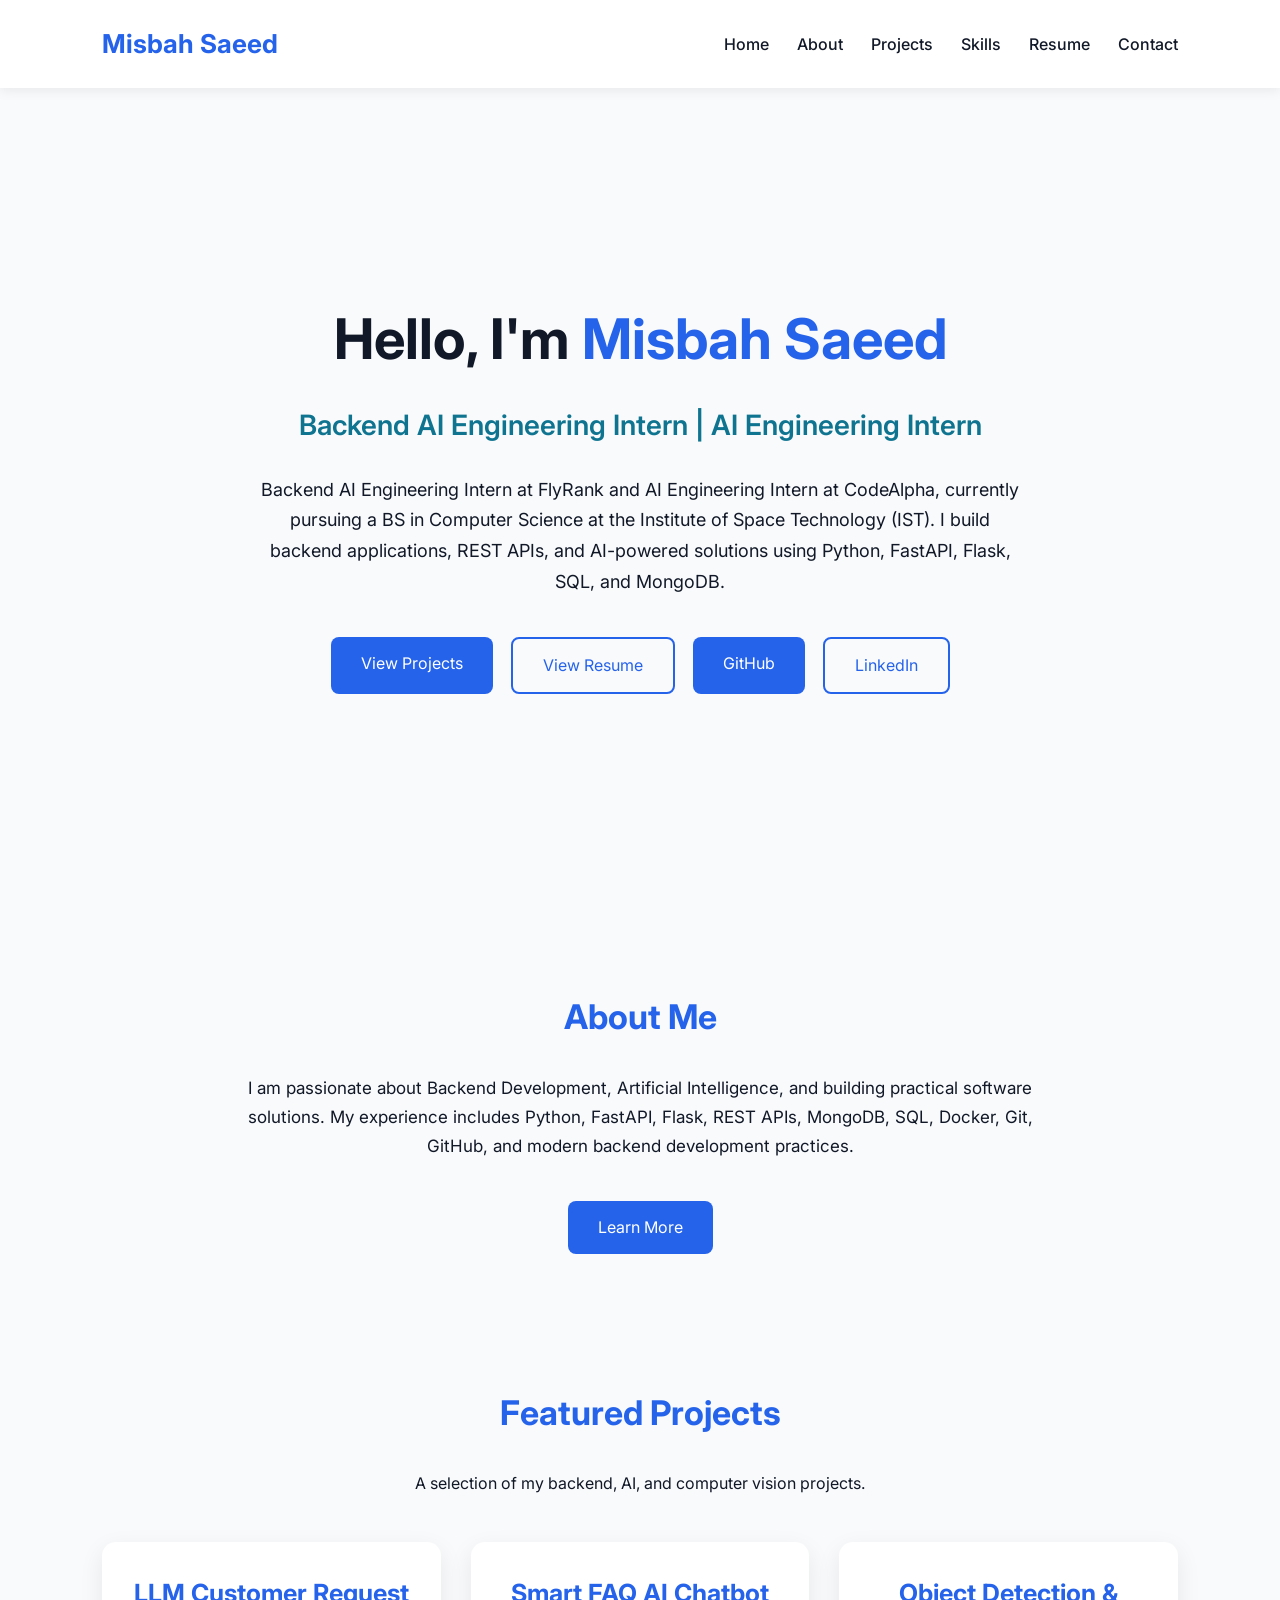
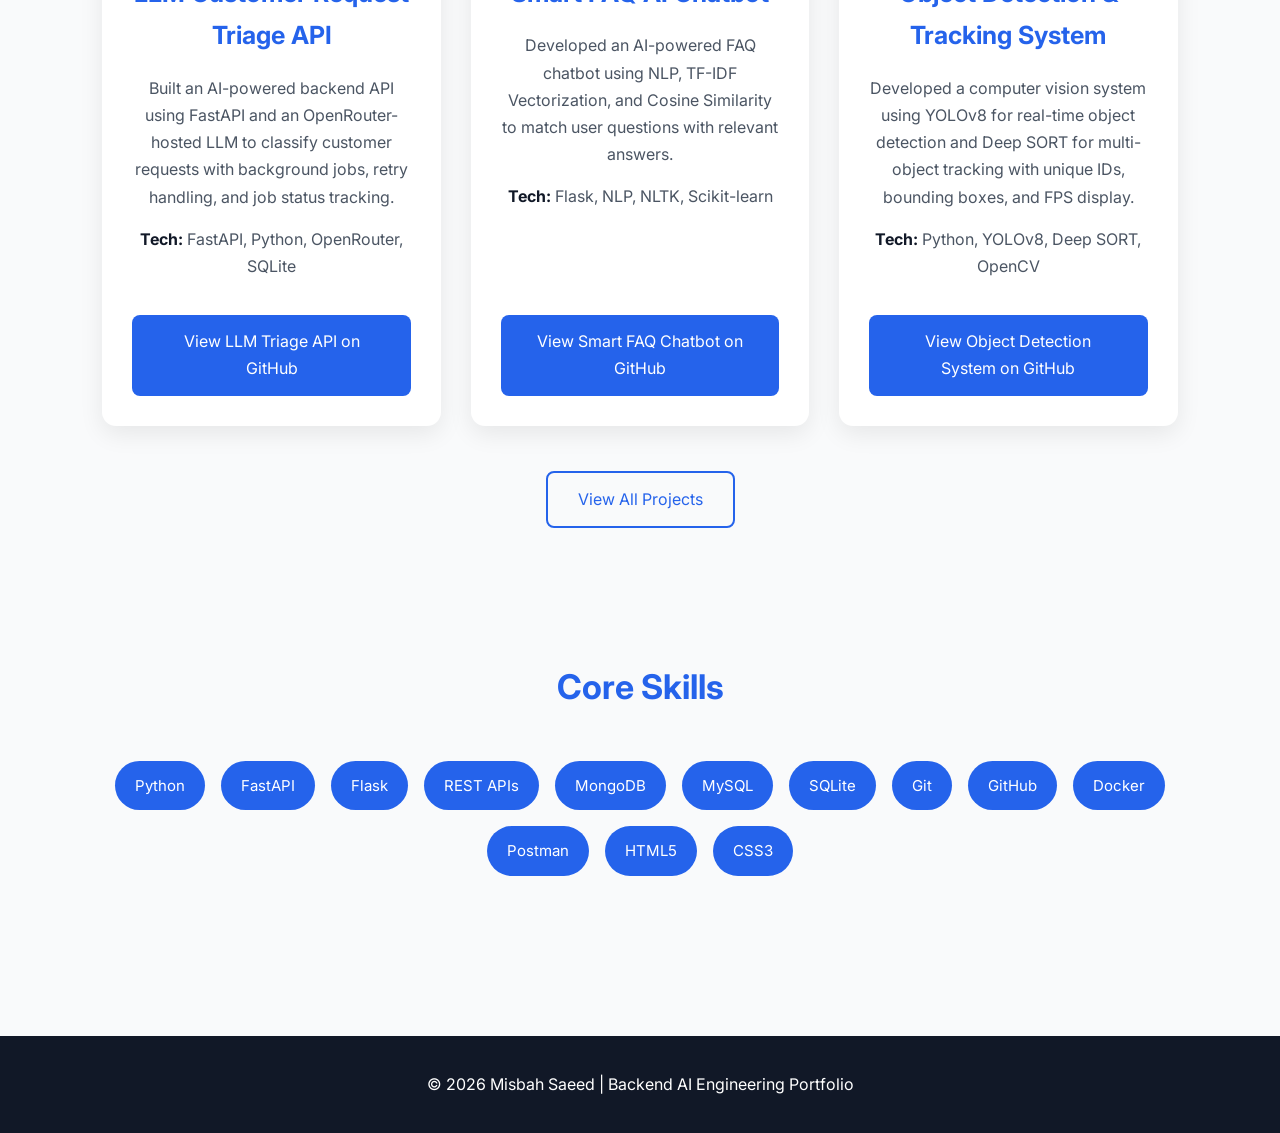
==== index.html @ b751c1a9 "Fix HTML structure and accessibility issues" ====
<!DOCTYPE html>
<html lang="en">

<head>

<meta charset="UTF-8">

<meta name="viewport" content="width=device-width, initial-scale=1.0">

<title>Misbah Saeed | Backend AI Engineer</title>

<meta name="description"
      content="Misbah Saeed's portfolio showcasing backend development, AI engineering, REST APIs, FastAPI, Flask, Python, and AI-powered projects.">

<meta name="author" content="Misbah Saeed">

<!-- Open Graph / Social Share Preview -->
<meta property="og:title" content="Misbah Saeed | Backend AI Engineer">

<meta property="og:description"
      content="Explore Misbah Saeed's backend development and AI engineering projects, skills, and experience.">

<meta property="og:type" content="website">

<meta property="og:url"
      content="https://misbahsaeed.netlify.app/">

<!-- Twitter / X Social Share Preview -->
<meta name="twitter:card" content="summary_large_image">

<meta name="twitter:title"
      content="Misbah Saeed | Backend AI Engineer">

<meta name="twitter:description"
      content="Backend development and AI engineering portfolio of Misbah Saeed.">

<link rel="stylesheet" href="style.css">

<link rel="preconnect" href="https://fonts.googleapis.com">

<link rel="preconnect"
      href="https://fonts.gstatic.com"
      crossorigin>

<link href="https://fonts.googleapis.com/css2?family=Inter:wght@300;400;500;600;700&display=swap"
      rel="stylesheet">

</head>

<body>

<header>

    <div class="logo">
        Misbah Saeed
    </div>

    <nav>

        <a href="index.html">Home</a>

        <a href="about.html">About</a>

        <a href="projects.html">Projects</a>

        <a href="skills.html">Skills</a>

        <a href="resume.html">Resume</a>

        <a href="contact.html">Contact</a>

    </nav>

</header>


<!-- ================= MAIN CONTENT ================= -->

<main id="main-content">


    <!-- ================= HERO ================= -->

    <section class="hero">

        <div class="hero-text">

            <h1>
                Hello, I'm <span>Misbah Saeed</span>
            </h1>

            <h2>
                Backend AI Engineering Intern | AI Engineering Intern
            </h2>

            <p>
                Backend AI Engineering Intern at FlyRank and AI Engineering Intern at
                CodeAlpha, currently pursuing a BS in Computer Science at the Institute
                of Space Technology (IST). I build backend applications, REST APIs,
                and AI-powered solutions using Python, FastAPI, Flask, SQL, and MongoDB.
            </p>

            <div class="buttons">

                <a href="projects.html" class="btn">
                    View Projects
                </a>

                <a href="resume.html" class="btn-outline">
                    View Resume
                </a>

                <a href="https://github.com/Misbah1l"
                   class="btn"
                   target="_blank"
                   rel="noopener noreferrer">
                    GitHub
                </a>

                <a href="https://www.linkedin.com/in/misbah-saeed-4272b83a9"
                   class="btn-outline"
                   target="_blank"
                   rel="noopener noreferrer">
                    LinkedIn
                </a>

            </div>

        </div>

    </section>


    <!-- ================= ABOUT PREVIEW ================= -->

    <section class="about-preview">

        <h2>About Me</h2>

        <p>
            I am passionate about Backend Development, Artificial Intelligence,
            and building practical software solutions. My experience includes
            Python, FastAPI, Flask, REST APIs, MongoDB, SQL, Docker,
            Git, GitHub, and modern backend development practices.
        </p>

        <a href="about.html" class="btn">
            Learn More
        </a>

    </section>


    <!-- ================= FEATURED PROJECTS ================= -->

    <section class="featured-projects">

        <h2>Featured Projects</h2>

        <p>
            A selection of my backend, AI, and computer vision projects.
        </p>

        <div class="project-grid">


            <!-- LLM Customer Request Triage API -->

            <div class="card">

                <h3>
                    LLM Customer Request Triage API
                </h3>

                <p>
                    Built an AI-powered backend API using FastAPI and an
                    OpenRouter-hosted LLM to classify customer requests with
                    background jobs, retry handling, and job status tracking.
                </p>

                <p>
                    <strong>Tech:</strong>
                    FastAPI, Python, OpenRouter, SQLite
                </p>

                <div class="project-links">

                    <a href="https://github.com/Misbah1l/flyrank-llm-triage-api"
                       class="btn"
                       target="_blank"
                       rel="noopener noreferrer">
                        View LLM Triage API on GitHub
                    </a>

                </div>

            </div>


            <!-- Smart FAQ AI Chatbot -->

            <div class="card">

                <h3>
                    Smart FAQ AI Chatbot
                </h3>

                <p>
                    Developed an AI-powered FAQ chatbot using NLP,
                    TF-IDF Vectorization, and Cosine Similarity to match
                    user questions with relevant answers.
                </p>

                <p>
                    <strong>Tech:</strong>
                    Flask, NLP, NLTK, Scikit-learn
                </p>

                <div class="project-links">

                    <a href="https://github.com/Misbah1l/CodeAlpha_FAQChatbot"
                       class="btn"
                       target="_blank"
                       rel="noopener noreferrer">
                        View Smart FAQ Chatbot on GitHub
                    </a>

                </div>

            </div>


            <!-- Object Detection & Tracking System -->

            <div class="card">

                <h3>
                    Object Detection & Tracking System
                </h3>

                <p>
                    Developed a computer vision system using YOLOv8 for
                    real-time object detection and Deep SORT for multi-object
                    tracking with unique IDs, bounding boxes, and FPS display.
                </p>

                <p>
                    <strong>Tech:</strong>
                    Python, YOLOv8, Deep SORT, OpenCV
                </p>

                <div class="project-links">

                    <a href="https://github.com/Misbah1l/CodeAlpha_Object_Detection_Tracking_System"
                       class="btn"
                       target="_blank"
                       rel="noopener noreferrer">
                        View Object Detection System on GitHub
                    </a>

                </div>

            </div>


        </div>


        <div class="project-view-all">

            <a href="projects.html" class="btn-outline">
                View All Projects
            </a>

        </div>

    </section>


    <!-- ================= SKILLS ================= -->

    <section class="skills-preview">

        <h2>Core Skills</h2>

        <div class="skills">

            <span>Python</span>

            <span>FastAPI</span>

            <span>Flask</span>

            <span>REST APIs</span>

            <span>MongoDB</span>

            <span>MySQL</span>

            <span>SQLite</span>

            <span>Git</span>

            <span>GitHub</span>

            <span>Docker</span>

            <span>Postman</span>

            <span>HTML5</span>

            <span>CSS3</span>

        </div>

    </section>


</main>


<!-- ================= FOOTER ================= -->

<footer>

    <p>
        © 2026 Misbah Saeed | Backend AI Engineering Portfolio
    </p>

</footer>


<script src="script.js"></script>

</body>

</html>
---- style.css ----
*{
    margin:0;
    padding:0;
    box-sizing:border-box;
    font-family:'Inter',sans-serif;
}

body{
    background:#F9FAFB;
    color:#111827;
    line-height:1.7;
}


/* ================= HEADER ================= */

header{
    display:flex;
    justify-content:space-between;
    align-items:center;
    padding:22px 8%;
    background:#fff;
    box-shadow:0 2px 12px rgba(0,0,0,.08);
    position:sticky;
    top:0;
    z-index:1000;
}

.logo{
    font-size:26px;
    font-weight:700;
    color:#2563EB;
}

nav a{
    text-decoration:none;
    margin-left:24px;
    color:#111827;
    font-weight:500;
    transition:.3s;
}

nav a:hover{
    color:#2563EB;
}


/* ================= HERO ================= */

.hero{
    min-height:90vh;
    display:flex;
    justify-content:center;
    align-items:center;
    text-align:center;
    padding:70px 8%;
}

.hero h1{
    font-size:56px;
    margin-bottom:15px;
}

.hero h1 span{
    color:#2563EB;
}

.hero h2{
    color:#0E7490;
    margin-bottom:25px;
    font-size:28px;
    font-weight:600;
}

.hero p{
    max-width:760px;
    margin:0 auto 40px;
    font-size:18px;
}

.buttons{
    display:flex;
    justify-content:center;
    gap:18px;
    flex-wrap:wrap;
}

.btn{
    display:inline-block;
    background:#2563EB;
    color:#fff;
    text-decoration:none;
    padding:13px 30px;
    border-radius:8px;
    transition:.3s;
}

.btn:hover{
    background:#1D4ED8;
    transform:translateY(-2px);
}

.btn-outline{
    display:inline-block;
    border:2px solid #2563EB;
    color:#2563EB;
    text-decoration:none;
    padding:13px 30px;
    border-radius:8px;
    transition:.3s;
}

.btn-outline:hover{
    background:#2563EB;
    color:white;
}


/* ================= COMMON SECTIONS ================= */

.about-preview,
.featured-projects,
.skills-preview{
    padding:90px 8%;
    text-align:center;
}

.about-preview h2,
.featured-projects h2,
.skills-preview h2{
    font-size:34px;
    color:#2563EB;
    margin-bottom:28px;
}

.about-preview p{
    max-width:820px;
    margin:0 auto;
    font-size:17px;
}

.about-preview .btn{
    margin-top:40px;
}

.featured-projects{
    padding-top:40px;
}

.skills-preview{
    padding-top:40px;
}


/* ================= PROJECTS ================= */

.project-grid{
    display:grid;
    grid-template-columns:repeat(auto-fit,minmax(280px,1fr));
    gap:30px;
    margin-top:45px;
    align-items:stretch;
}

.card{
    background:#fff;
    padding:30px;
    border-radius:14px;
    box-shadow:0 8px 25px rgba(0,0,0,.08);
    transition:.35s;

    /* Equal card structure */
    display:flex;
    flex-direction:column;
    height:100%;
}

.card:hover{
    transform:translateY(-10px);
    box-shadow:0 15px 35px rgba(0,0,0,.12);
}

.card h3{
    margin-bottom:18px;
    color:#2563EB;
    font-size:25px;
}

.card p{
    color:#4B5563;
    margin-bottom:15px;
}

.card p strong{
    color:#111827;
}


/* ================= PROJECT BUTTONS ================= */

.project-links{
    margin-top:auto;
    padding-top:20px;

    display:flex;
    justify-content:center;
    align-items:center;
}

.project-links .btn{
    display:inline-block;
}


/* ================= VIEW ALL PROJECTS ================= */

.project-view-all{
    margin-top:45px;
    text-align:center;
}

.project-view-all .btn-outline{
    display:inline-block;
}


/* ================= SKILLS ================= */

.skills{
    display:flex;
    justify-content:center;
    flex-wrap:wrap;
    gap:16px;
    margin-top:45px;
}

.skills span{
    background:#2563EB;
    color:#fff;
    padding:12px 20px;
    border-radius:30px;
    font-size:15px;
    transition:.3s;
}

.skills span:hover{
    transform:translateY(-4px);
    background:#1D4ED8;
}


/* ================= FOOTER ================= */

footer{
    background:#111827;
    color:#fff;
    text-align:center;
    padding:35px;
    margin-top:70px;
}


/* ================= ACCESSIBILITY ================= */

a:focus-visible,
button:focus-visible{
    outline:3px solid #0E7490;
    outline-offset:3px;
}


/* ================= RESPONSIVE ================= */

@media(max-width:768px){

    header{
        flex-direction:column;
    }

    nav{
        margin-top:18px;
    }

    nav a{
        display:inline-block;
        margin:8px;
    }

    .hero{
        min-height:auto;
        padding:70px 8%;
    }

    .hero h1{
        font-size:38px;
    }

    .hero h2{
        font-size:24px;
    }

    .hero p{
        font-size:16px;
    }

    .about-preview,
    .featured-projects,
    .skills-preview{
        padding:70px 8%;
    }

    .about-preview h2,
    .featured-projects h2,
    .skills-preview h2{
        font-size:28px;
    }

    .project-grid{
        grid-template-columns:1fr;
    }

    .card{
        padding:25px;
    }

    .card h3{
        font-size:22px;
    }

}
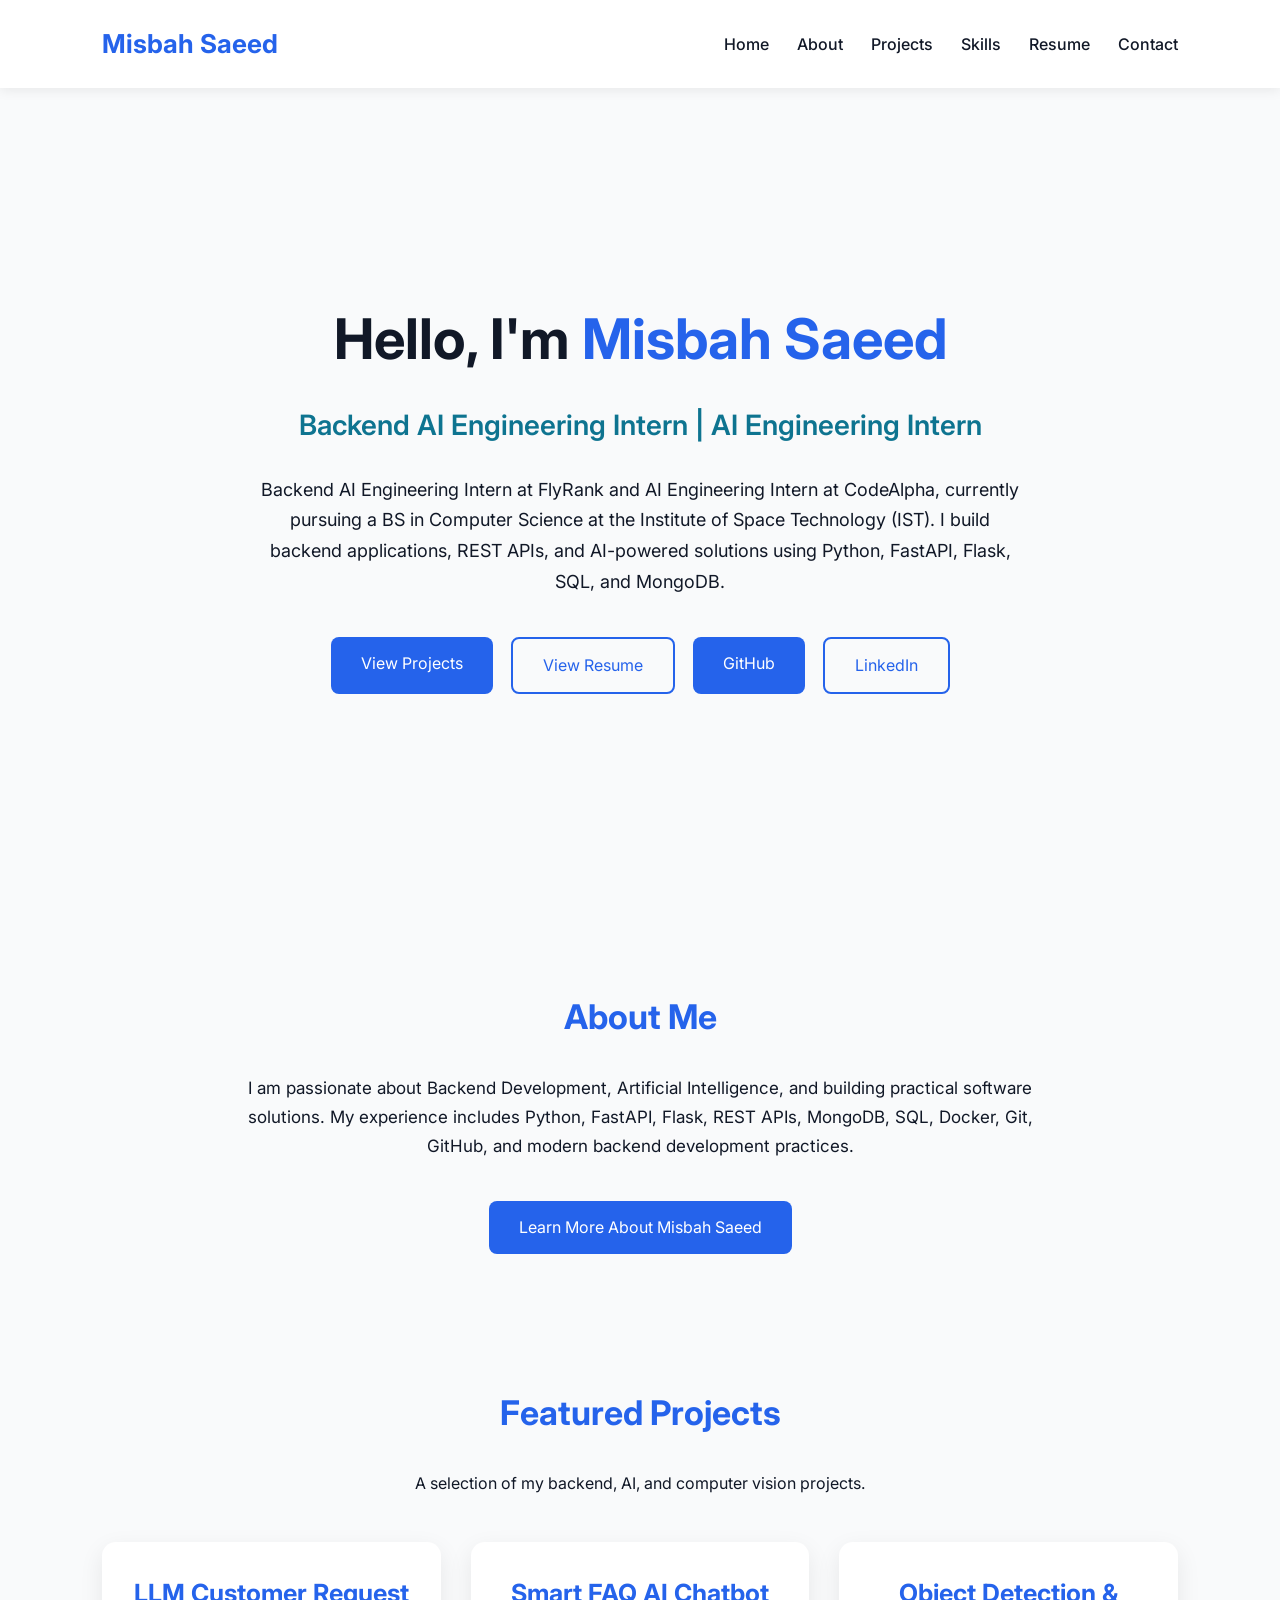
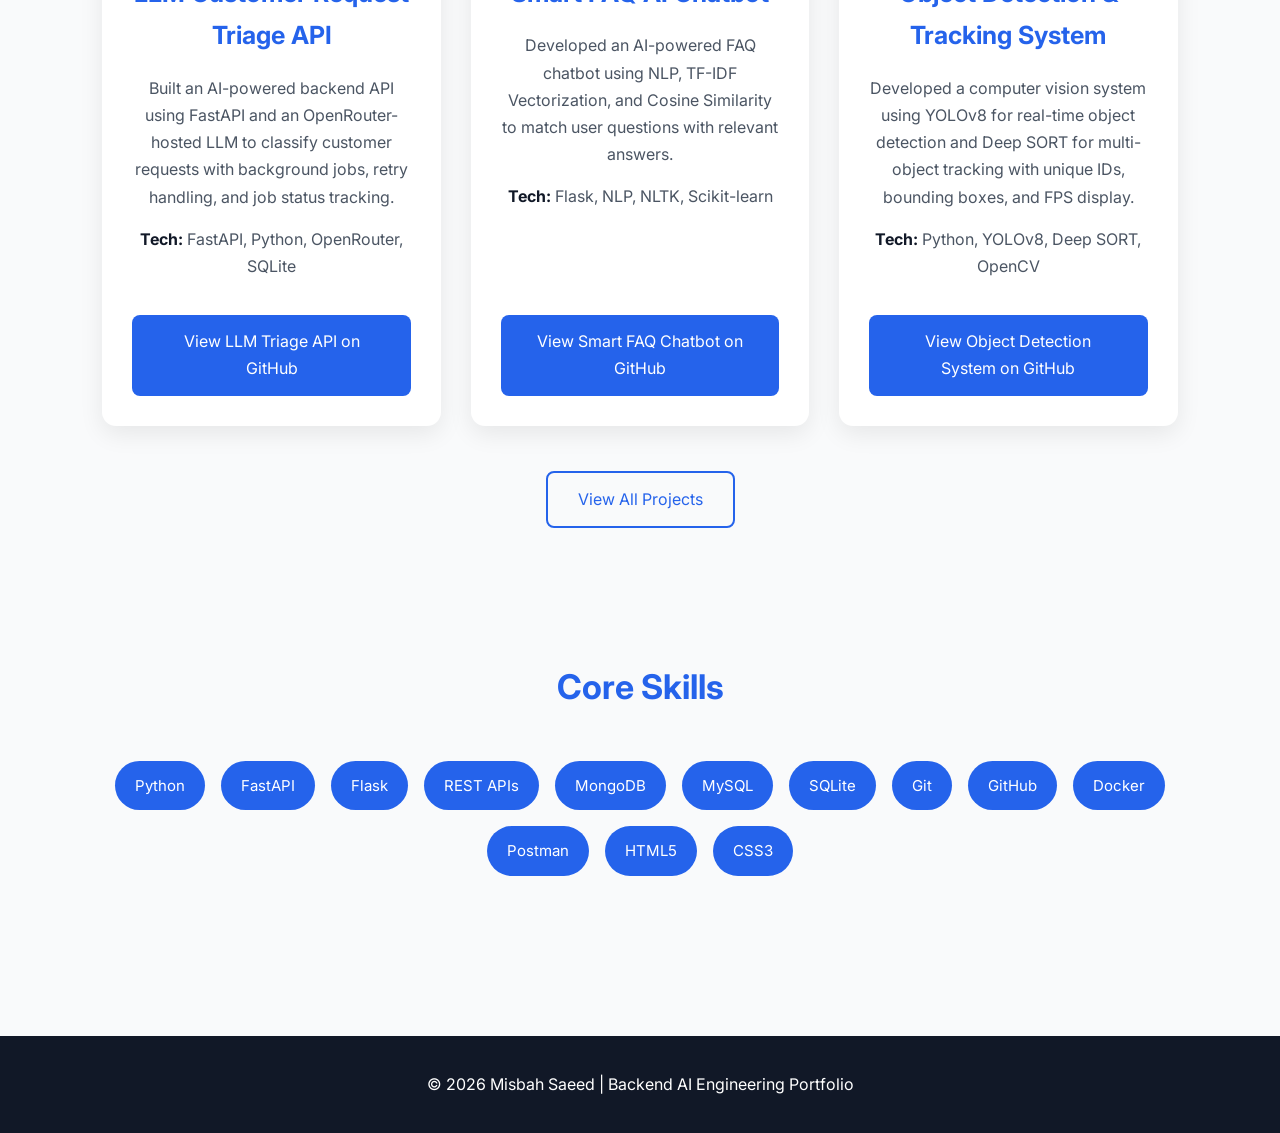
==== commit ce7de274: "Fix HTML structure and accessibility issues" ====
--- a/index.html
+++ b/index.html
@@ -145,7 +145,7 @@
         </p>
 
         <a href="about.html" class="btn">
-            Learn More
+            Learn More About Misbah Saeed
         </a>
 
     </section>
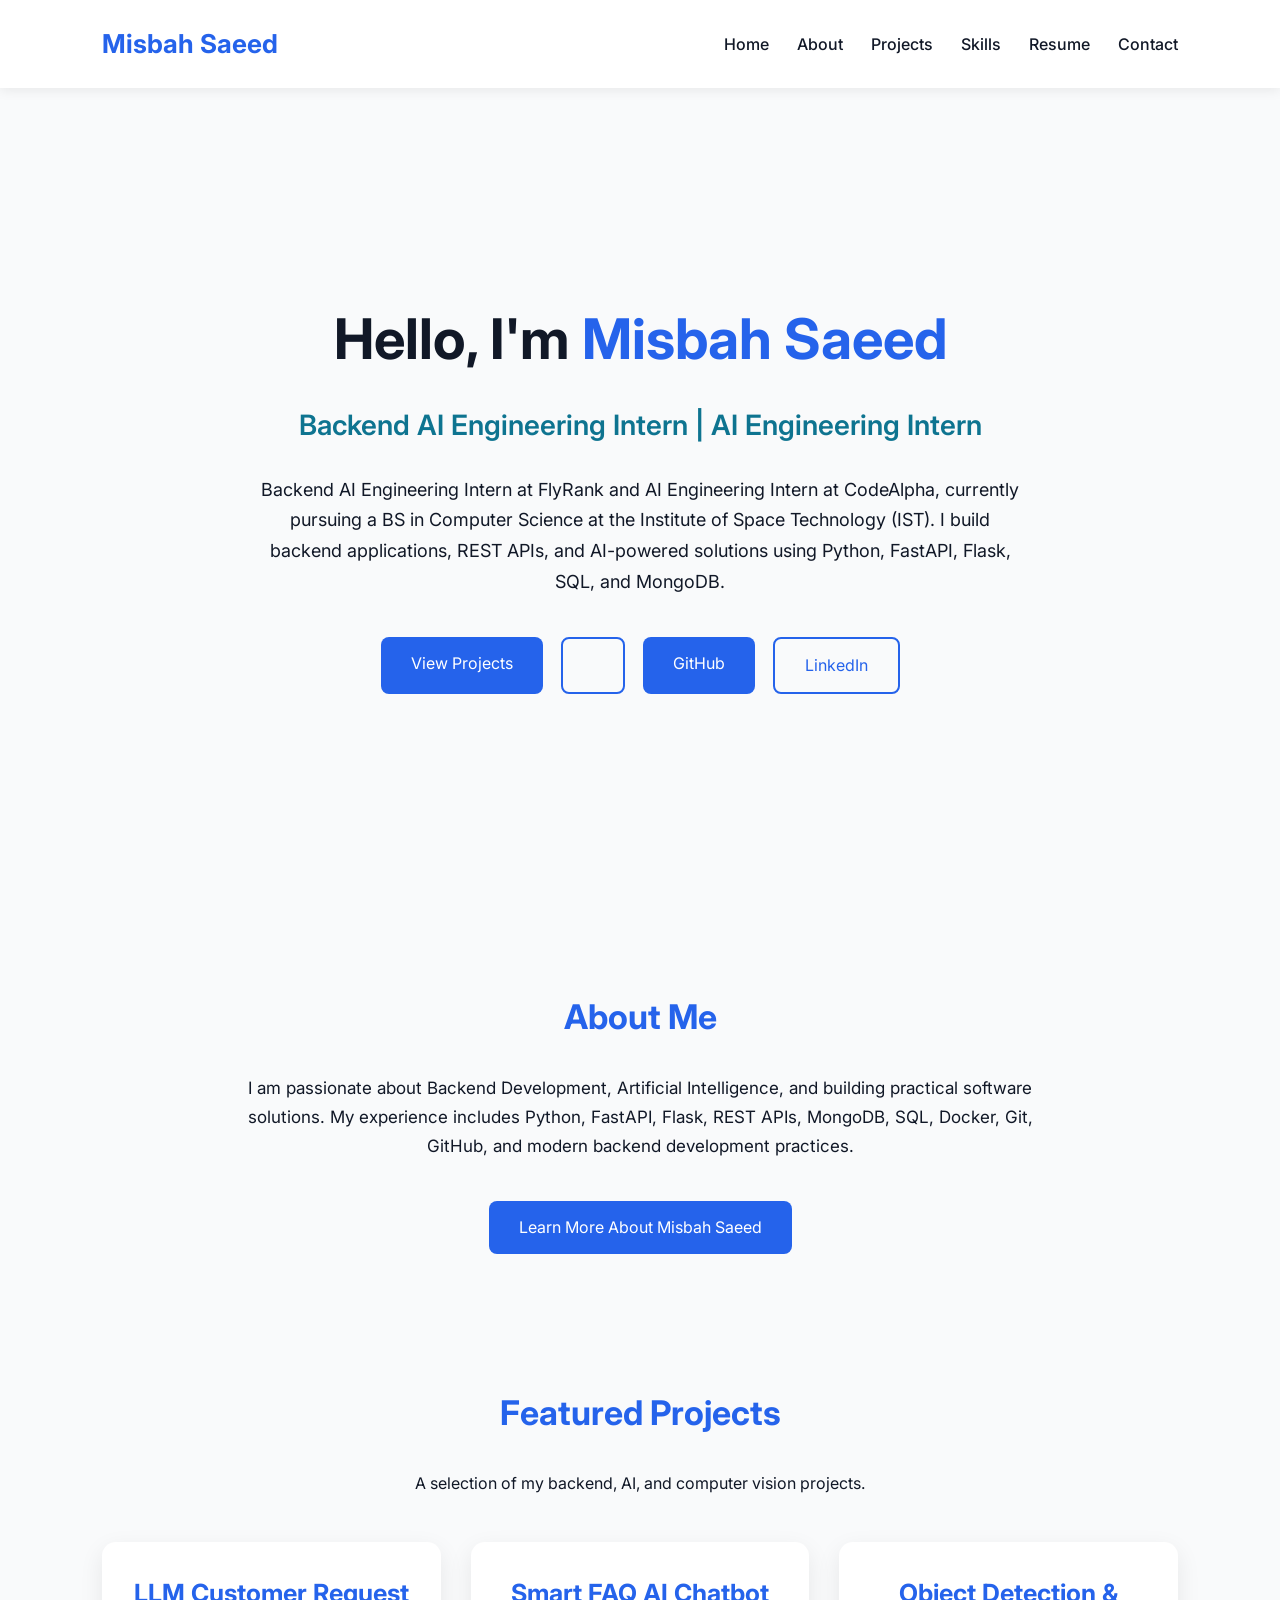
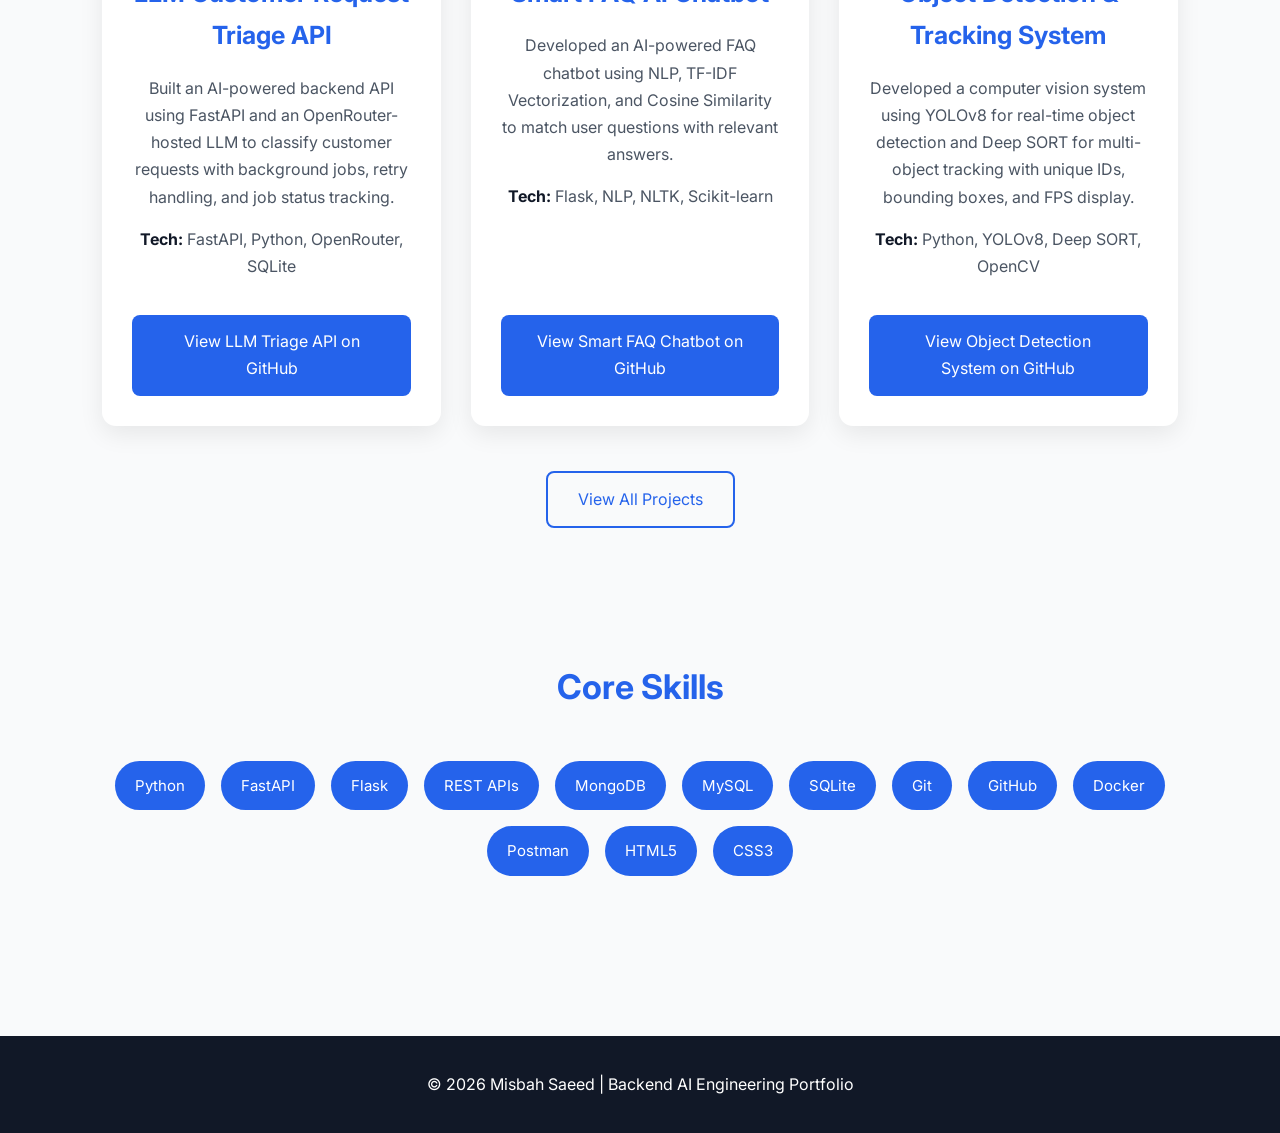
==== commit 5dc1c865: "Fix resume PDF access and accessibility" ====
--- a/index.html
+++ b/index.html
@@ -106,8 +106,10 @@
                     View Projects
                 </a>
 
-                <a href="resume.html" class="btn-outline">
-                    View Resume
+                <a href="assets/images/resume/Misbah_Saeed_Resume.pdf"
+                    class="btn-outline"
+                      target="_blank"
+                        rel="noopener noreferrer">
                 </a>
 
                 <a href="https://github.com/Misbah1l"
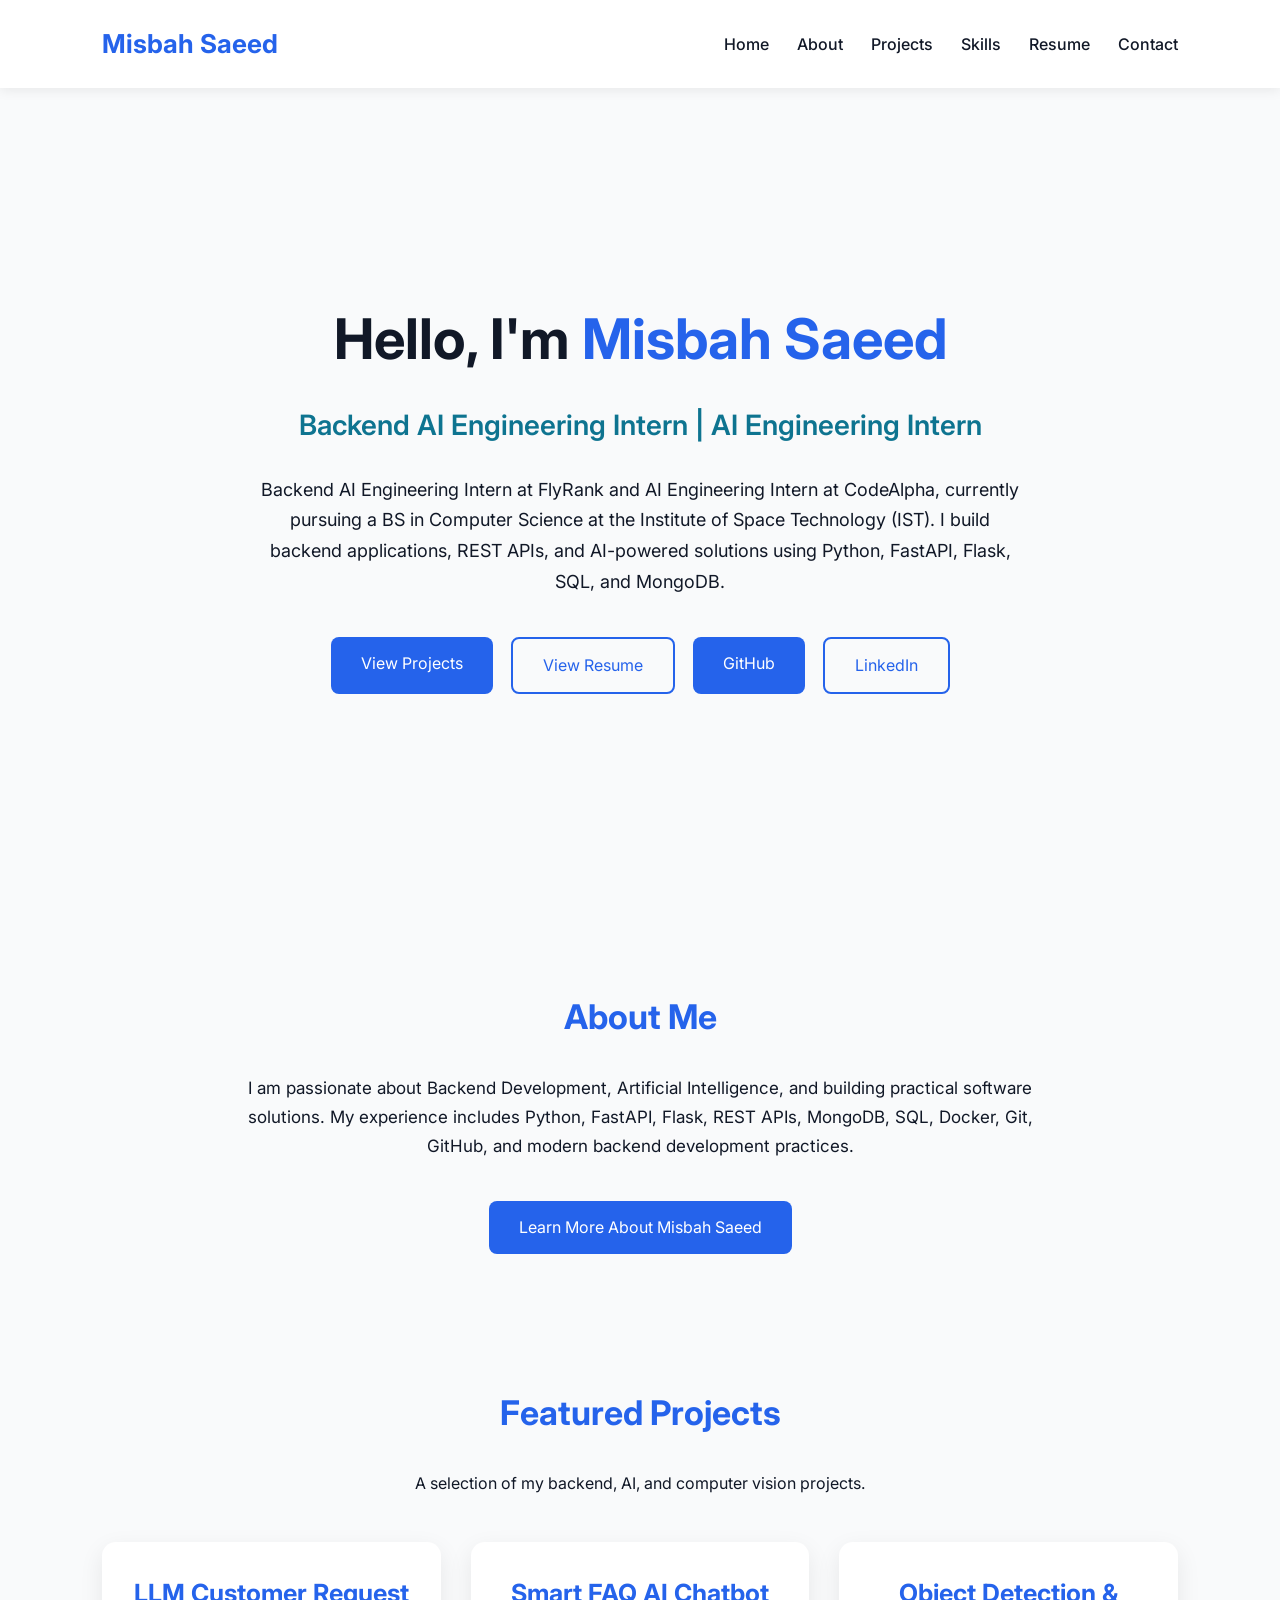
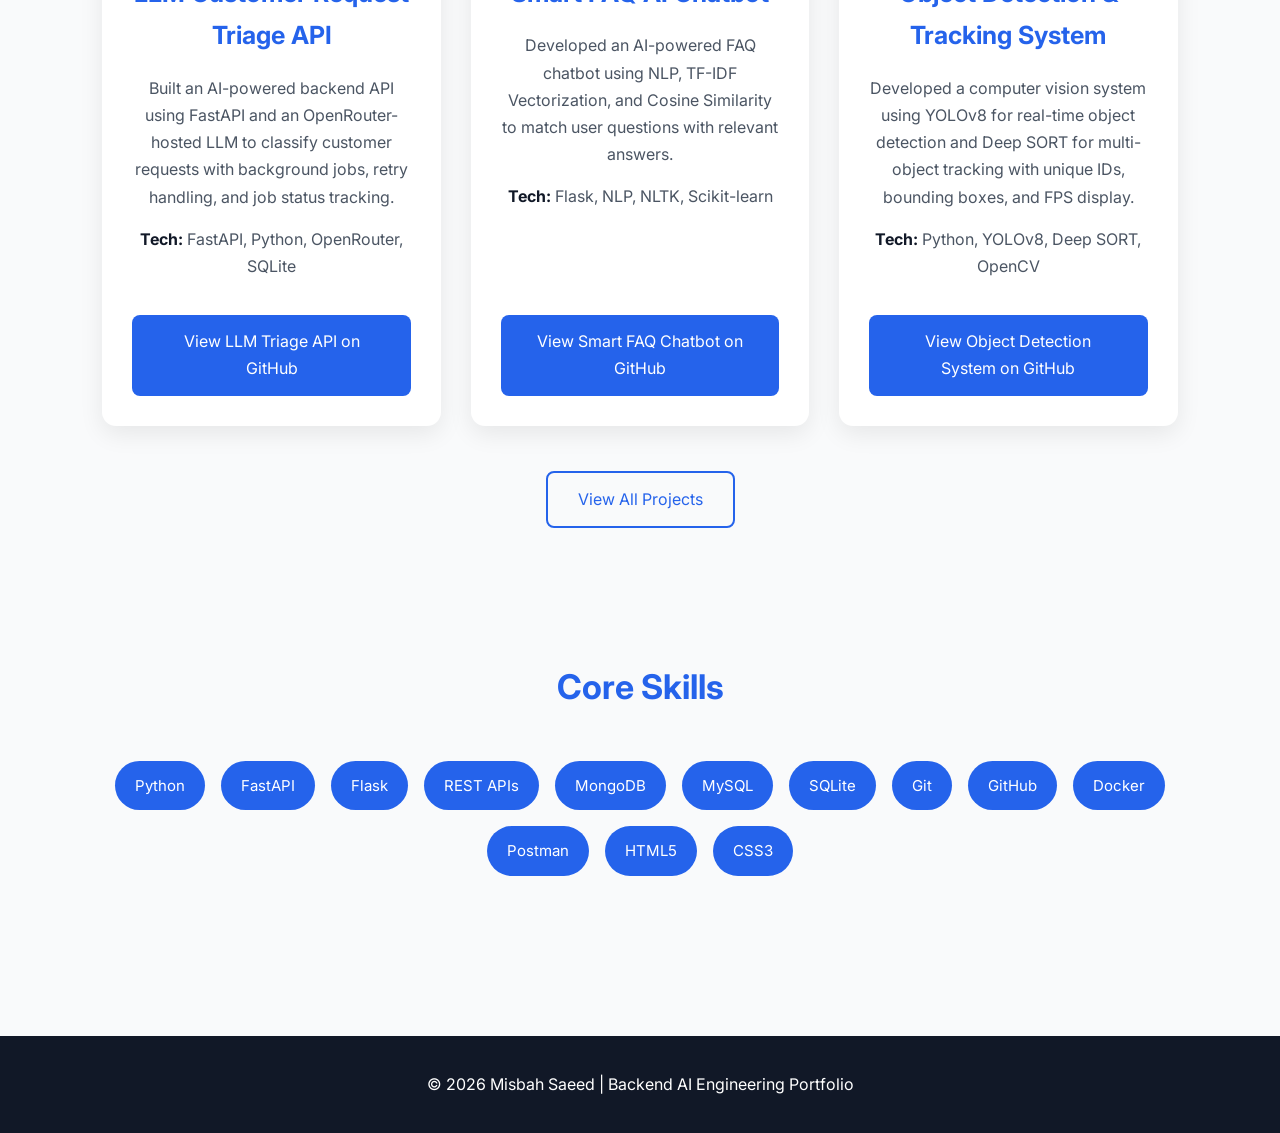
==== commit eacf1ce5: "Fix HTML structure and accessibility issues" ====
--- a/index.html
+++ b/index.html
@@ -106,10 +106,8 @@
                     View Projects
                 </a>
 
-                <a href="assets/images/resume/Misbah_Saeed_Resume.pdf"
-                    class="btn-outline"
-                      target="_blank"
-                        rel="noopener noreferrer">
+                <a href="resume.html" class="btn-outline">
+                    View Resume
                 </a>
 
                 <a href="https://github.com/Misbah1l"
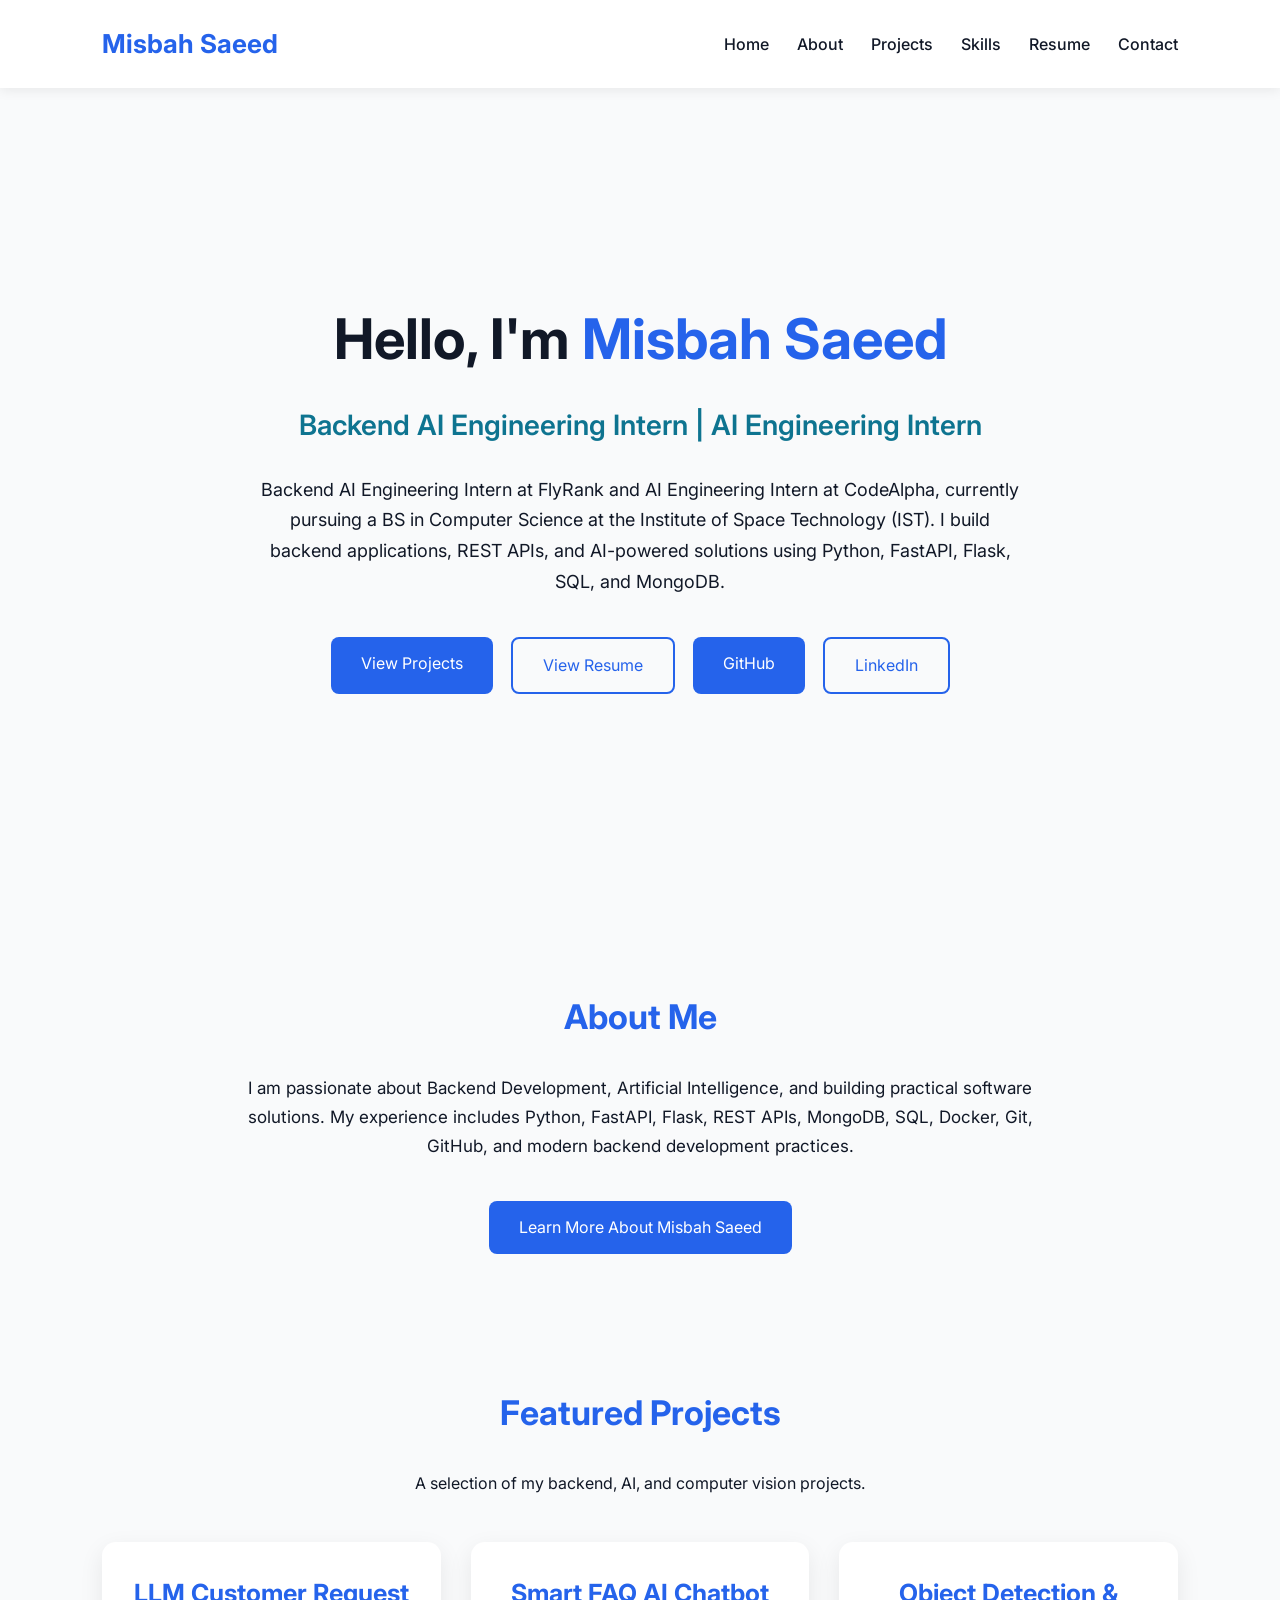
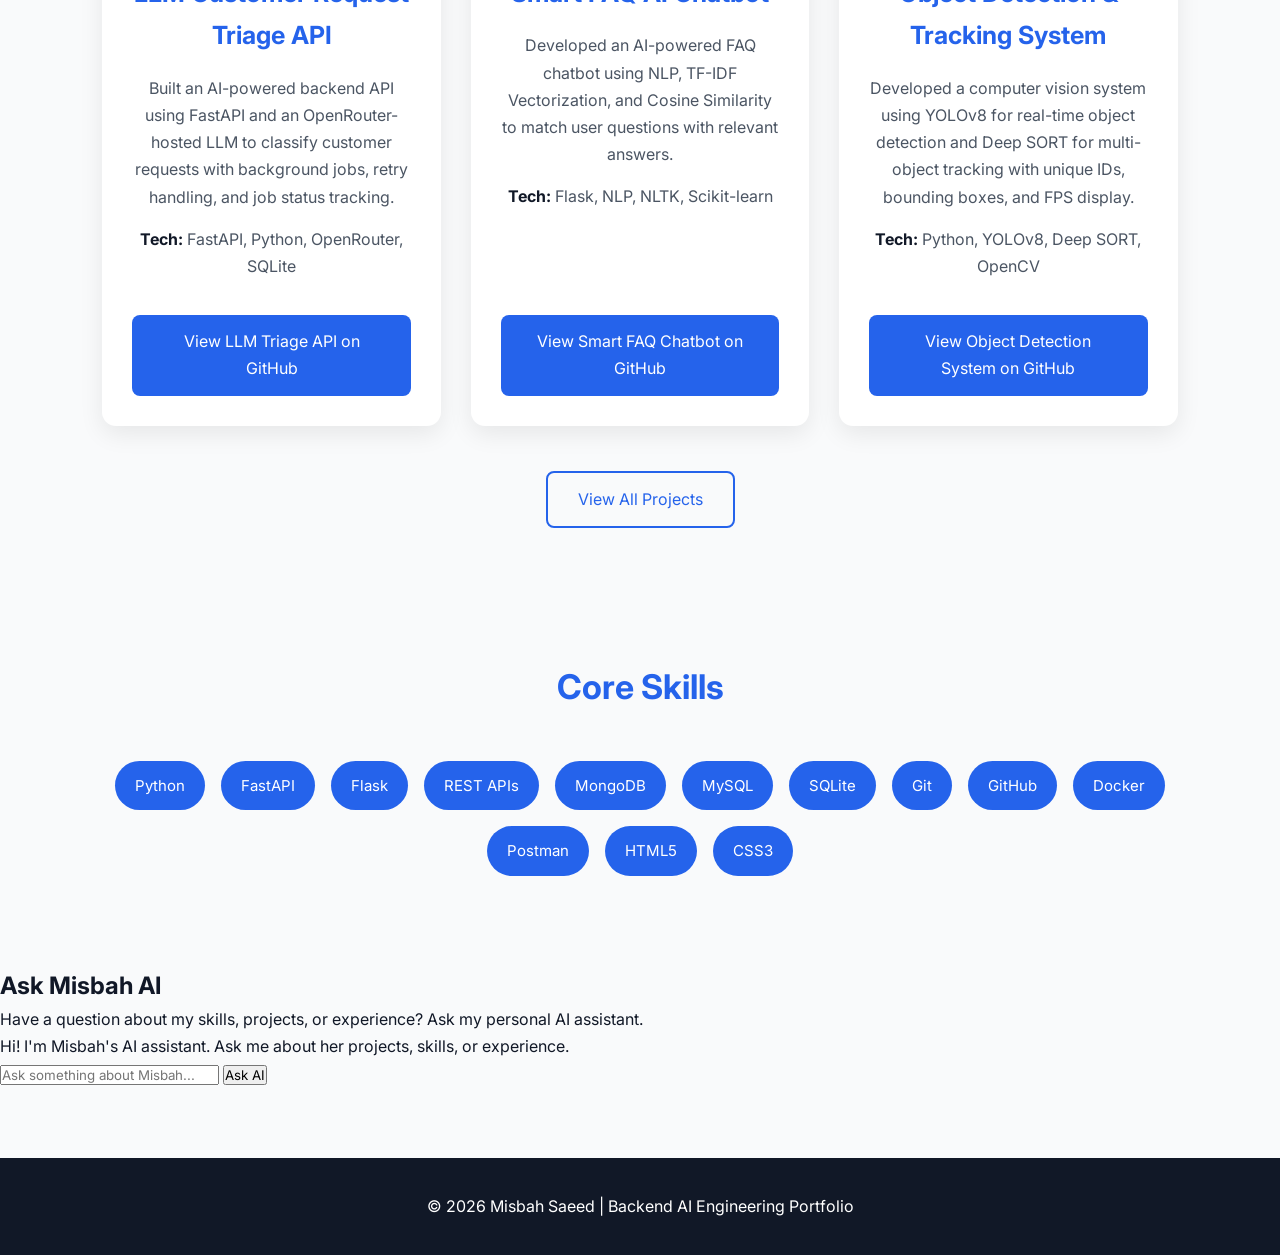
==== commit da75707c: "Add personal AI assistant to portfolio" ====
--- a/index.html
+++ b/index.html
@@ -47,7 +47,10 @@
 
 </head>
 
+
 <body>
+
+<!-- ================= HEADER ================= -->
 
 <header>
 
@@ -316,6 +319,52 @@
     </section>
 
 
+    <!-- ================= AI ASSISTANT ================= -->
+
+    <section class="ai-assistant" id="ai-assistant">
+
+        <div class="ai-container">
+
+            <h2>Ask Misbah AI</h2>
+
+            <p class="ai-description">
+                Have a question about my skills, projects, or experience?
+                Ask my personal AI assistant.
+            </p>
+
+            <div class="chat-box">
+
+                <div id="chat-messages" class="chat-messages">
+
+                    <div class="ai-message">
+                        Hi! I'm Misbah's AI assistant. Ask me about her
+                        projects, skills, or experience.
+                    </div>
+
+                </div>
+
+                <div class="chat-input-area">
+
+                    <input
+                        type="text"
+                        id="chat-input"
+                        placeholder="Ask something about Misbah..."
+                        autocomplete="off"
+                    />
+
+                    <button id="chat-send">
+                        Ask AI
+                    </button>
+
+                </div>
+
+            </div>
+
+        </div>
+
+    </section>
+
+
 </main>
 
 
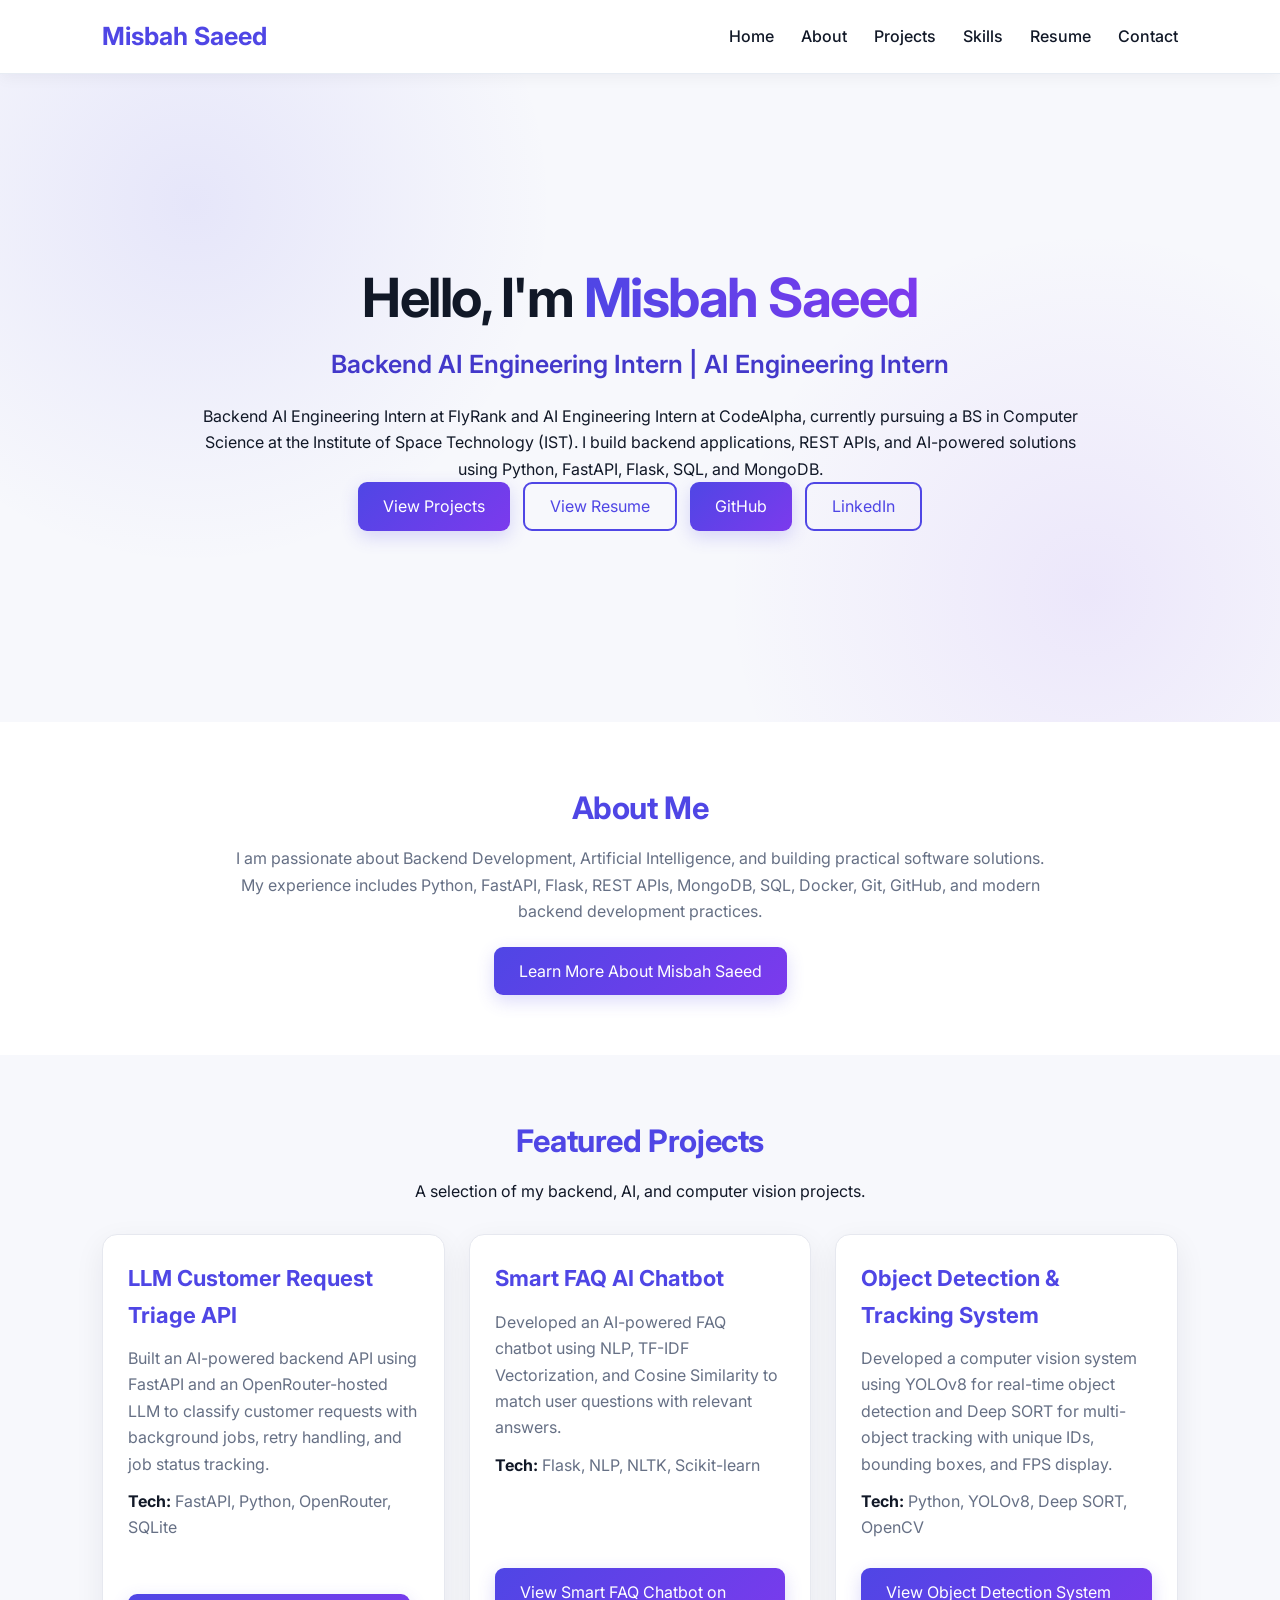
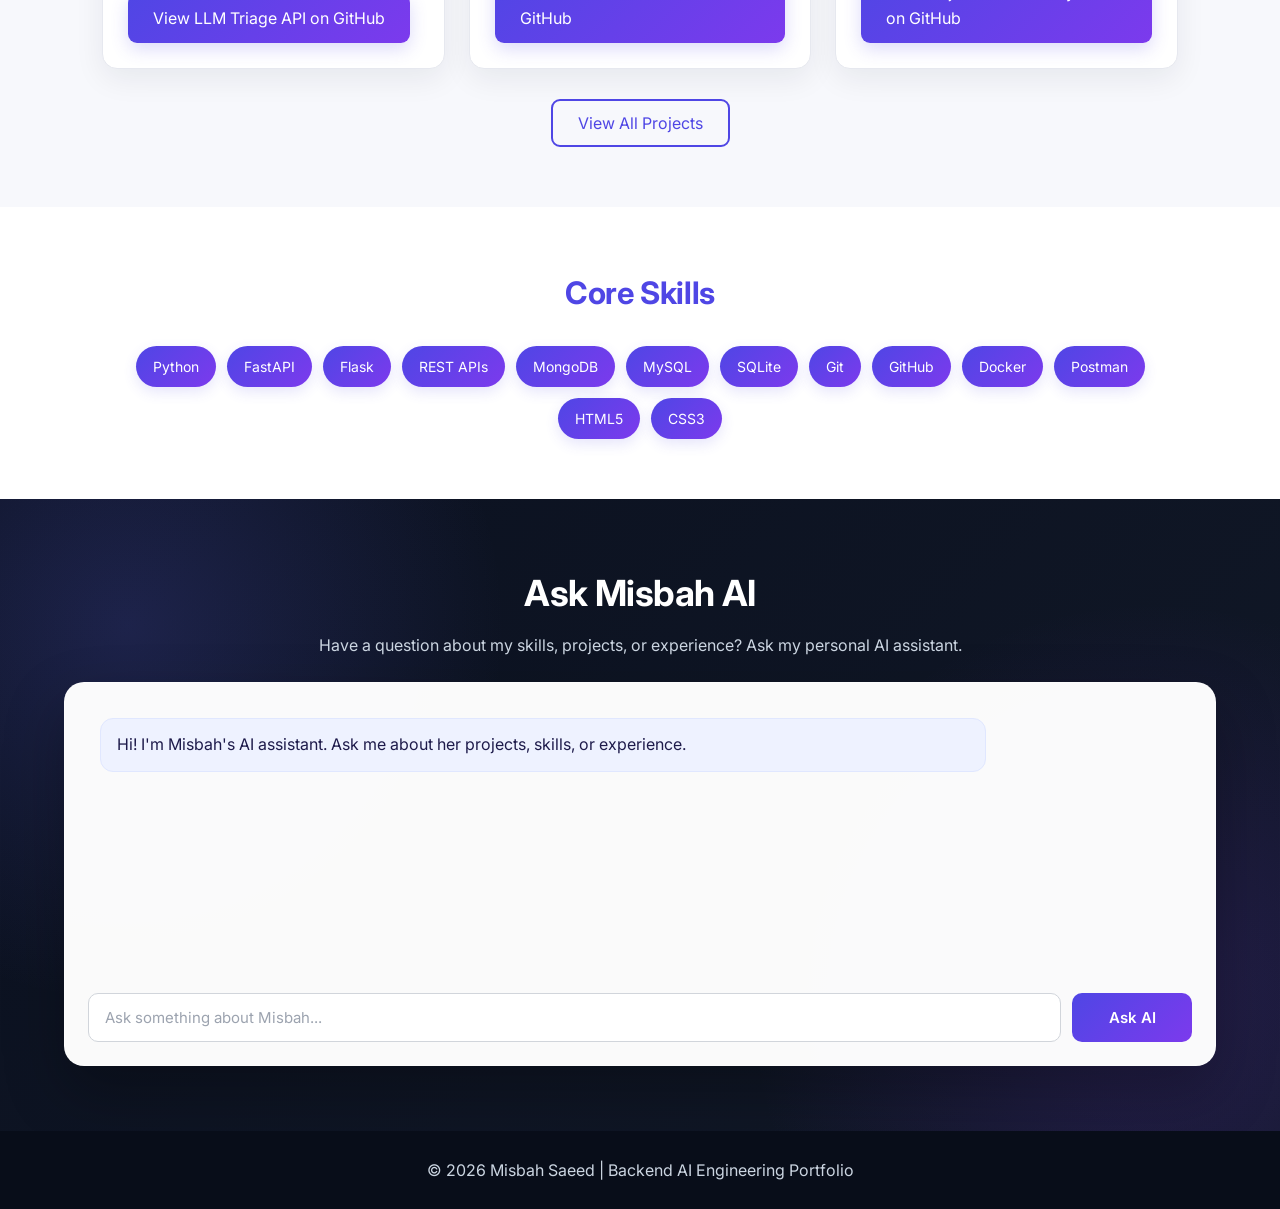
==== commit e4723e6b: "Add AI personal assistant to portfolio" ====
--- a/index.html
+++ b/index.html
@@ -379,7 +379,7 @@
 </footer>
 
 
-<script src="script.js"></script>
+<script src="script.js?v=2"></script>
 
 </body>
 
--- a/style.css
+++ b/style.css
@@ -1,3 +1,5 @@
+/* ================= GLOBAL ================= */
+
 *{
     margin:0;
     padding:0;
@@ -5,10 +7,36 @@
     font-family:'Inter',sans-serif;
 }
 
+:root{
+    --bg:#F7F8FC;
+    --surface:#FFFFFF;
+    --surface-soft:#F1F3F8;
+
+    --text:#111827;
+    --text-muted:#667085;
+
+    --primary:#4F46E5;
+    --primary-dark:#4338CA;
+    --secondary:#7C3AED;
+    --accent:#06B6D4;
+
+    --dark:#0B1120;
+    --dark-soft:#172033;
+
+    --border:#E6E8EF;
+
+    --shadow:0 10px 30px rgba(15,23,42,.07);
+    --shadow-hover:0 18px 40px rgba(15,23,42,.12);
+}
+
+html{
+    scroll-behavior:smooth;
+}
+
 body{
-    background:#F9FAFB;
-    color:#111827;
-    line-height:1.7;
+    background:var(--bg);
+    color:var(--text);
+    line-height:1.65;
 }
 
 
@@ -18,137 +46,255 @@
     display:flex;
     justify-content:space-between;
     align-items:center;
-    padding:22px 8%;
-    background:#fff;
-    box-shadow:0 2px 12px rgba(0,0,0,.08);
+
+    padding:16px 8%;
+
+    background:rgba(255,255,255,.96);
+    backdrop-filter:blur(14px);
+
+    border-bottom:1px solid rgba(226,232,240,.8);
+
+    box-shadow:0 3px 15px rgba(15,23,42,.05);
+
     position:sticky;
     top:0;
     z-index:1000;
 }
 
 .logo{
-    font-size:26px;
+    font-size:25px;
     font-weight:700;
-    color:#2563EB;
+    color:var(--primary);
 }
 
 nav a{
     text-decoration:none;
-    margin-left:24px;
-    color:#111827;
+    margin-left:23px;
+    color:var(--text);
     font-weight:500;
-    transition:.3s;
+    transition:.3s ease;
 }
 
 nav a:hover{
-    color:#2563EB;
+    color:var(--primary);
 }
 
 
 /* ================= HERO ================= */
 
 .hero{
-    min-height:90vh;
+    min-height:72vh;
+
     display:flex;
     justify-content:center;
     align-items:center;
+
     text-align:center;
-    padding:70px 8%;
+
+    padding:65px 8%;
+
+    position:relative;
+    overflow:hidden;
+
+    background:
+        radial-gradient(
+            circle at 15% 20%,
+            rgba(79,70,229,.10),
+            transparent 30%
+        ),
+        radial-gradient(
+            circle at 85% 80%,
+            rgba(124,58,237,.09),
+            transparent 30%
+        );
+}
+
+.hero-text{
+    max-width:900px;
+    position:relative;
+    z-index:1;
+}
+
+.hero-label,
+.section-label,
+.ai-label{
+    display:inline-block;
+
+    color:var(--primary);
+
+    font-size:12px;
+    font-weight:700;
+
+    letter-spacing:2px;
+
+    margin-bottom:10px;
 }
 
 .hero h1{
-    font-size:56px;
-    margin-bottom:15px;
+    font-size:54px;
+    line-height:1.2;
+
+    margin-bottom:13px;
+
+    letter-spacing:-1.5px;
 }
 
 .hero h1 span{
-    color:#2563EB;
+    background:linear-gradient(
+        90deg,
+        var(--primary),
+        var(--secondary)
+    );
+
+    -webkit-background-clip:text;
+    -webkit-text-fill-color:transparent;
+    background-clip:text;
 }
 
 .hero h2{
-    color:#0E7490;
-    margin-bottom:25px;
-    font-size:28px;
+    color:#4338CA;
+
+    margin-bottom:18px;
+
+    font-size:25px;
     font-weight:600;
 }
 
-.hero p{
-    max-width:760px;
-    margin:0 auto 40px;
-    font-size:18px;
+.hero-description{
+    max-width:780px;
+
+    margin:0 auto 28px;
+
+    font-size:17px;
+
+    color:var(--text-muted);
 }
 
 .buttons{
     display:flex;
     justify-content:center;
-    gap:18px;
+
+    gap:13px;
+
     flex-wrap:wrap;
 }
+
+
+/* ================= BUTTONS ================= */
 
 .btn{
     display:inline-block;
-    background:#2563EB;
+
+    background:linear-gradient(
+        135deg,
+        var(--primary),
+        var(--secondary)
+    );
+
     color:#fff;
+
     text-decoration:none;
-    padding:13px 30px;
-    border-radius:8px;
-    transition:.3s;
+
+    padding:11px 25px;
+
+    border-radius:9px;
+
+    border:none;
+
+    transition:.3s ease;
+
+    box-shadow:
+        0 6px 18px rgba(79,70,229,.20);
 }
 
 .btn:hover{
-    background:#1D4ED8;
     transform:translateY(-2px);
+
+    box-shadow:
+        0 10px 24px rgba(79,70,229,.28);
 }
 
 .btn-outline{
     display:inline-block;
-    border:2px solid #2563EB;
-    color:#2563EB;
+
+    border:2px solid var(--primary);
+
+    color:var(--primary);
+
+    background:transparent;
+
     text-decoration:none;
-    padding:13px 30px;
-    border-radius:8px;
-    transition:.3s;
+
+    padding:9px 25px;
+
+    border-radius:9px;
+
+    transition:.3s ease;
 }
 
 .btn-outline:hover{
-    background:#2563EB;
-    color:white;
-}
-
-
-/* ================= COMMON SECTIONS ================= */
+    background:var(--primary);
+
+    color:#fff;
+
+    transform:translateY(-2px);
+}
+
+
+/* ================= COMMON SECTION ================= */
 
 .about-preview,
 .featured-projects,
 .skills-preview{
-    padding:90px 8%;
+    padding:60px 8%;
     text-align:center;
+}
+
+.section-inner{
+    max-width:1150px;
+    margin:0 auto;
+}
+
+.about-preview{
+    background:#FFFFFF;
+}
+
+.featured-projects{
+    background:#F7F8FC;
+}
+
+.skills-preview{
+    background:#FFFFFF;
 }
 
 .about-preview h2,
 .featured-projects h2,
 .skills-preview h2{
-    font-size:34px;
-    color:#2563EB;
-    margin-bottom:28px;
+    font-size:31px;
+
+    color:var(--primary);
+
+    margin-bottom:12px;
+
+    letter-spacing:-.4px;
 }
 
 .about-preview p{
     max-width:820px;
+
     margin:0 auto;
-    font-size:17px;
+
+    font-size:16px;
+
+    color:var(--text-muted);
 }
 
 .about-preview .btn{
-    margin-top:40px;
-}
-
-.featured-projects{
-    padding-top:40px;
-}
-
-.skills-preview{
-    padding-top:40px;
+    margin-top:22px;
+}
+
+.section-description{
+    color:var(--text-muted);
 }
 
 
@@ -156,43 +302,73 @@
 
 .project-grid{
     display:grid;
-    grid-template-columns:repeat(auto-fit,minmax(280px,1fr));
-    gap:30px;
-    margin-top:45px;
+
+    grid-template-columns:
+        repeat(auto-fit,minmax(280px,1fr));
+
+    gap:24px;
+
+    margin-top:30px;
+
     align-items:stretch;
 }
 
 .card{
-    background:#fff;
-    padding:30px;
-    border-radius:14px;
-    box-shadow:0 8px 25px rgba(0,0,0,.08);
-    transition:.35s;
-
-    /* Equal card structure */
+    background:var(--surface);
+
+    padding:25px;
+
+    border:1px solid var(--border);
+
+    border-radius:15px;
+
+    box-shadow:var(--shadow);
+
+    transition:.3s ease;
+
     display:flex;
     flex-direction:column;
+
     height:100%;
+
+    text-align:left;
 }
 
 .card:hover{
-    transform:translateY(-10px);
-    box-shadow:0 15px 35px rgba(0,0,0,.12);
+    transform:translateY(-6px);
+
+    box-shadow:var(--shadow-hover);
+
+    border-color:rgba(79,70,229,.20);
+}
+
+.card-number{
+    color:var(--secondary);
+
+    font-size:12px;
+    font-weight:700;
+
+    letter-spacing:1px;
+
+    margin-bottom:10px;
 }
 
 .card h3{
-    margin-bottom:18px;
-    color:#2563EB;
-    font-size:25px;
+    margin-bottom:12px;
+
+    color:var(--primary);
+
+    font-size:22px;
 }
 
 .card p{
-    color:#4B5563;
-    margin-bottom:15px;
+    color:var(--text-muted);
+
+    margin-bottom:11px;
 }
 
 .card p strong{
-    color:#111827;
+    color:var(--text);
 }
 
 
@@ -200,27 +376,22 @@
 
 .project-links{
     margin-top:auto;
-    padding-top:20px;
+
+    padding-top:16px;
 
     display:flex;
-    justify-content:center;
+
+    justify-content:flex-start;
+
     align-items:center;
 }
 
-.project-links .btn{
-    display:inline-block;
-}
-
-
-/* ================= VIEW ALL PROJECTS ================= */
+
+/* ================= VIEW ALL ================= */
 
 .project-view-all{
-    margin-top:45px;
+    margin-top:30px;
     text-align:center;
-}
-
-.project-view-all .btn-outline{
-    display:inline-block;
 }
 
 
@@ -228,44 +399,358 @@
 
 .skills{
     display:flex;
+
     justify-content:center;
+
     flex-wrap:wrap;
-    gap:16px;
-    margin-top:45px;
+
+    gap:11px;
+
+    margin-top:28px;
 }
 
 .skills span{
-    background:#2563EB;
+    background:linear-gradient(
+        135deg,
+        var(--primary),
+        var(--secondary)
+    );
+
     color:#fff;
-    padding:12px 20px;
+
+    padding:9px 17px;
+
     border-radius:30px;
+
+    font-size:14px;
+
+    box-shadow:
+        0 5px 14px rgba(79,70,229,.14);
+
+    transition:.3s ease;
+}
+
+.skills span:hover{
+    transform:translateY(-3px);
+
+    box-shadow:
+        0 8px 20px rgba(79,70,229,.22);
+}
+
+
+/* ================= AI ASSISTANT ================= */
+
+.ai-assistant{
+    padding:65px 5%;
+
+    position:relative;
+
+    overflow:hidden;
+
+    background:
+        radial-gradient(
+            circle at 10% 20%,
+            rgba(99,102,241,.20),
+            transparent 30%
+        ),
+        radial-gradient(
+            circle at 90% 80%,
+            rgba(124,58,237,.18),
+            transparent 32%
+        ),
+        linear-gradient(
+            135deg,
+            #0B1120,
+            #111827
+        );
+}
+
+.ai-container{
+    max-width:1200px;
+
+    margin:0 auto;
+
+    text-align:center;
+
+    position:relative;
+    z-index:1;
+}
+
+.ai-label{
+    color:#A5B4FC;
+}
+
+.ai-container h2{
+    font-size:36px;
+
+    color:#FFFFFF;
+
+    margin-bottom:8px;
+
+    letter-spacing:-.6px;
+}
+
+.ai-description{
+    color:#CBD5E1;
+
+    font-size:16px;
+
+    margin-bottom:24px;
+}
+
+
+/* ================= CHAT BOX ================= */
+
+.chat-box{
+    width:100%;
+
+    background:rgba(255,255,255,.98);
+
+    border:1px solid rgba(255,255,255,.25);
+
+    border-radius:20px;
+
+    padding:23px;
+
+    box-shadow:
+        0 25px 60px rgba(0,0,0,.28);
+
+    text-align:left;
+}
+
+.chat-messages{
+    min-height:270px;
+
+    max-height:450px;
+
+    overflow-y:auto;
+
+    padding:12px;
+
+    margin-bottom:17px;
+
+    scroll-behavior:smooth;
+}
+
+
+/* ================= CHAT MESSAGES ================= */
+
+.ai-message,
+.user-message{
+    padding:13px 16px;
+
+    margin-bottom:12px;
+
+    border-radius:13px;
+
+    max-width:82%;
+
+    line-height:1.6;
+
+    word-wrap:break-word;
+}
+
+.ai-message{
+    background:#EEF2FF;
+
+    color:#1E1B4B;
+
+    border:1px solid #E0E7FF;
+
+    margin-right:auto;
+}
+
+.user-message{
+    background:linear-gradient(
+        135deg,
+        var(--primary),
+        var(--secondary)
+    );
+
+    color:#FFFFFF;
+
+    margin-left:auto;
+}
+
+
+/* ================= MARKDOWN RESPONSE ================= */
+
+.ai-message p{
+    margin:0 0 9px;
+}
+
+.ai-message p:last-child{
+    margin-bottom:0;
+}
+
+.ai-message ul,
+.ai-message ol{
+    margin:8px 0 8px 22px;
+    padding:0;
+}
+
+.ai-message li{
+    margin-bottom:6px;
+}
+
+.ai-message li:last-child{
+    margin-bottom:0;
+}
+
+.ai-message strong{
+    color:#312E81;
+    font-weight:700;
+}
+
+.ai-message code{
+    background:#E0E7FF;
+    padding:2px 5px;
+    border-radius:4px;
+    font-size:.9em;
+}
+
+/* ================= AI RESPONSE FORMATTING ================= */
+
+.ai-message p{
+    margin:0 0 10px;
+}
+
+.ai-message p:last-child{
+    margin-bottom:0;
+}
+
+.ai-message ul{
+    margin:8px 0 4px 20px;
+    padding-left:18px;
+}
+
+.ai-message li{
+    margin-bottom:9px;
+    padding-left:3px;
+}
+
+.ai-message strong{
+    color:#312E81;
+    font-weight:700;
+}
+
+/* ================= CHAT INPUT ================= */
+
+.chat-input-area{
+    display:flex;
+    gap:11px;
+}
+
+#chat-input{
+    flex:1;
+
+    padding:14px 16px;
+
+    border:1px solid #D1D5DB;
+
+    border-radius:10px;
+
     font-size:15px;
-    transition:.3s;
-}
-
-.skills span:hover{
-    transform:translateY(-4px);
-    background:#1D4ED8;
+
+    color:var(--text);
+
+    background:#FFFFFF;
+
+    outline:none;
+
+    transition:.3s ease;
+}
+
+#chat-input:focus{
+    border-color:var(--primary);
+
+    box-shadow:
+        0 0 0 3px rgba(79,70,229,.10);
+}
+
+#chat-input::placeholder{
+    color:#9CA3AF;
+}
+
+#chat-send{
+    min-width:120px;
+
+    padding:14px 22px;
+
+    border:none;
+
+    border-radius:10px;
+
+    background:linear-gradient(
+        135deg,
+        var(--primary),
+        var(--secondary)
+    );
+
+    color:#FFFFFF;
+
+    font-size:15px;
+
+    font-weight:600;
+
+    cursor:pointer;
+
+    transition:.3s ease;
+}
+
+#chat-send:hover{
+    transform:translateY(-2px);
+
+    box-shadow:
+        0 7px 18px rgba(79,70,229,.28);
+}
+
+#chat-send:disabled{
+    opacity:.6;
+    cursor:not-allowed;
+    transform:none;
+}
+
+.loading{
+    opacity:.65;
+    font-style:italic;
 }
 
 
 /* ================= FOOTER ================= */
 
 footer{
-    background:#111827;
-    color:#fff;
+    background:#080D19;
+
+    color:#CBD5E1;
+
     text-align:center;
-    padding:35px;
-    margin-top:70px;
+
+    padding:26px;
+
+    margin-top:0;
 }
 
 
 /* ================= ACCESSIBILITY ================= */
 
 a:focus-visible,
-button:focus-visible{
-    outline:3px solid #0E7490;
+button:focus-visible,
+input:focus-visible{
+    outline:3px solid var(--accent);
     outline-offset:3px;
+}
+
+
+/* ================= OTHER PAGES ================= */
+
+main{
+    margin:0;
+}
+
+main > section{
+    margin-top:0;
+    margin-bottom:0;
 }
 
 
@@ -275,38 +760,40 @@
 
     header{
         flex-direction:column;
+        padding:15px 6%;
     }
 
     nav{
-        margin-top:18px;
+        margin-top:10px;
+        text-align:center;
     }
 
     nav a{
         display:inline-block;
-        margin:8px;
+        margin:5px 8px;
     }
 
     .hero{
         min-height:auto;
-        padding:70px 8%;
+        padding:58px 7%;
     }
 
     .hero h1{
-        font-size:38px;
+        font-size:39px;
     }
 
     .hero h2{
-        font-size:24px;
-    }
-
-    .hero p{
+        font-size:22px;
+    }
+
+    .hero-description{
         font-size:16px;
     }
 
     .about-preview,
     .featured-projects,
     .skills-preview{
-        padding:70px 8%;
+        padding:52px 7%;
     }
 
     .about-preview h2,
@@ -317,15 +804,138 @@
 
     .project-grid{
         grid-template-columns:1fr;
+        gap:19px;
+        margin-top:25px;
     }
 
     .card{
-        padding:25px;
+        padding:22px;
     }
 
     .card h3{
+        font-size:21px;
+    }
+
+    .ai-assistant{
+        padding:58px 5%;
+    }
+
+    .ai-container h2{
+        font-size:30px;
+    }
+
+    .chat-box{
+        padding:17px;
+    }
+
+    .chat-messages{
+        min-height:220px;
+        max-height:380px;
+    }
+
+    .chat-input-area{
+        flex-direction:column;
+    }
+
+    #chat-send{
+        width:100%;
+    }
+
+    .ai-message,
+    .user-message{
+        max-width:92%;
+    }
+}
+
+
+/* ================= SMALL MOBILE ================= */
+
+@media(max-width:480px){
+
+    .logo{
         font-size:22px;
     }
 
-}
-
+    nav a{
+        font-size:14px;
+        margin:4px 5px;
+    }
+
+    .hero{
+        padding:50px 6%;
+    }
+
+    .hero h1{
+        font-size:33px;
+    }
+
+    .hero h2{
+        font-size:19px;
+    }
+
+    .hero-description{
+        font-size:15px;
+    }
+
+    .buttons{
+        flex-direction:column;
+        align-items:center;
+    }
+
+    .btn,
+    .btn-outline{
+        width:100%;
+        max-width:270px;
+        text-align:center;
+    }
+
+    .about-preview,
+    .featured-projects,
+    .skills-preview{
+        padding:45px 6%;
+    }
+
+    .ai-assistant{
+        padding:50px 5%;
+    }
+
+    .ai-container h2{
+        font-size:27px;
+    }
+
+    .chat-box{
+        padding:13px;
+    }
+
+    .chat-messages{
+        min-height:180px;
+    }
+
+    footer{
+        padding:22px 15px;
+    }
+}
+/* ================= AI RESPONSE FORMATTING ================= */
+
+.ai-message p{
+    margin:0 0 10px;
+}
+
+.ai-message p:last-child{
+    margin-bottom:0;
+}
+
+.ai-message ul{
+    margin:8px 0 4px 20px;
+    padding-left:18px;
+}
+
+.ai-message li{
+    margin-bottom:9px;
+    padding-left:3px;
+}
+
+.ai-message strong{
+    color:#312E81;
+    font-weight:700;
+}
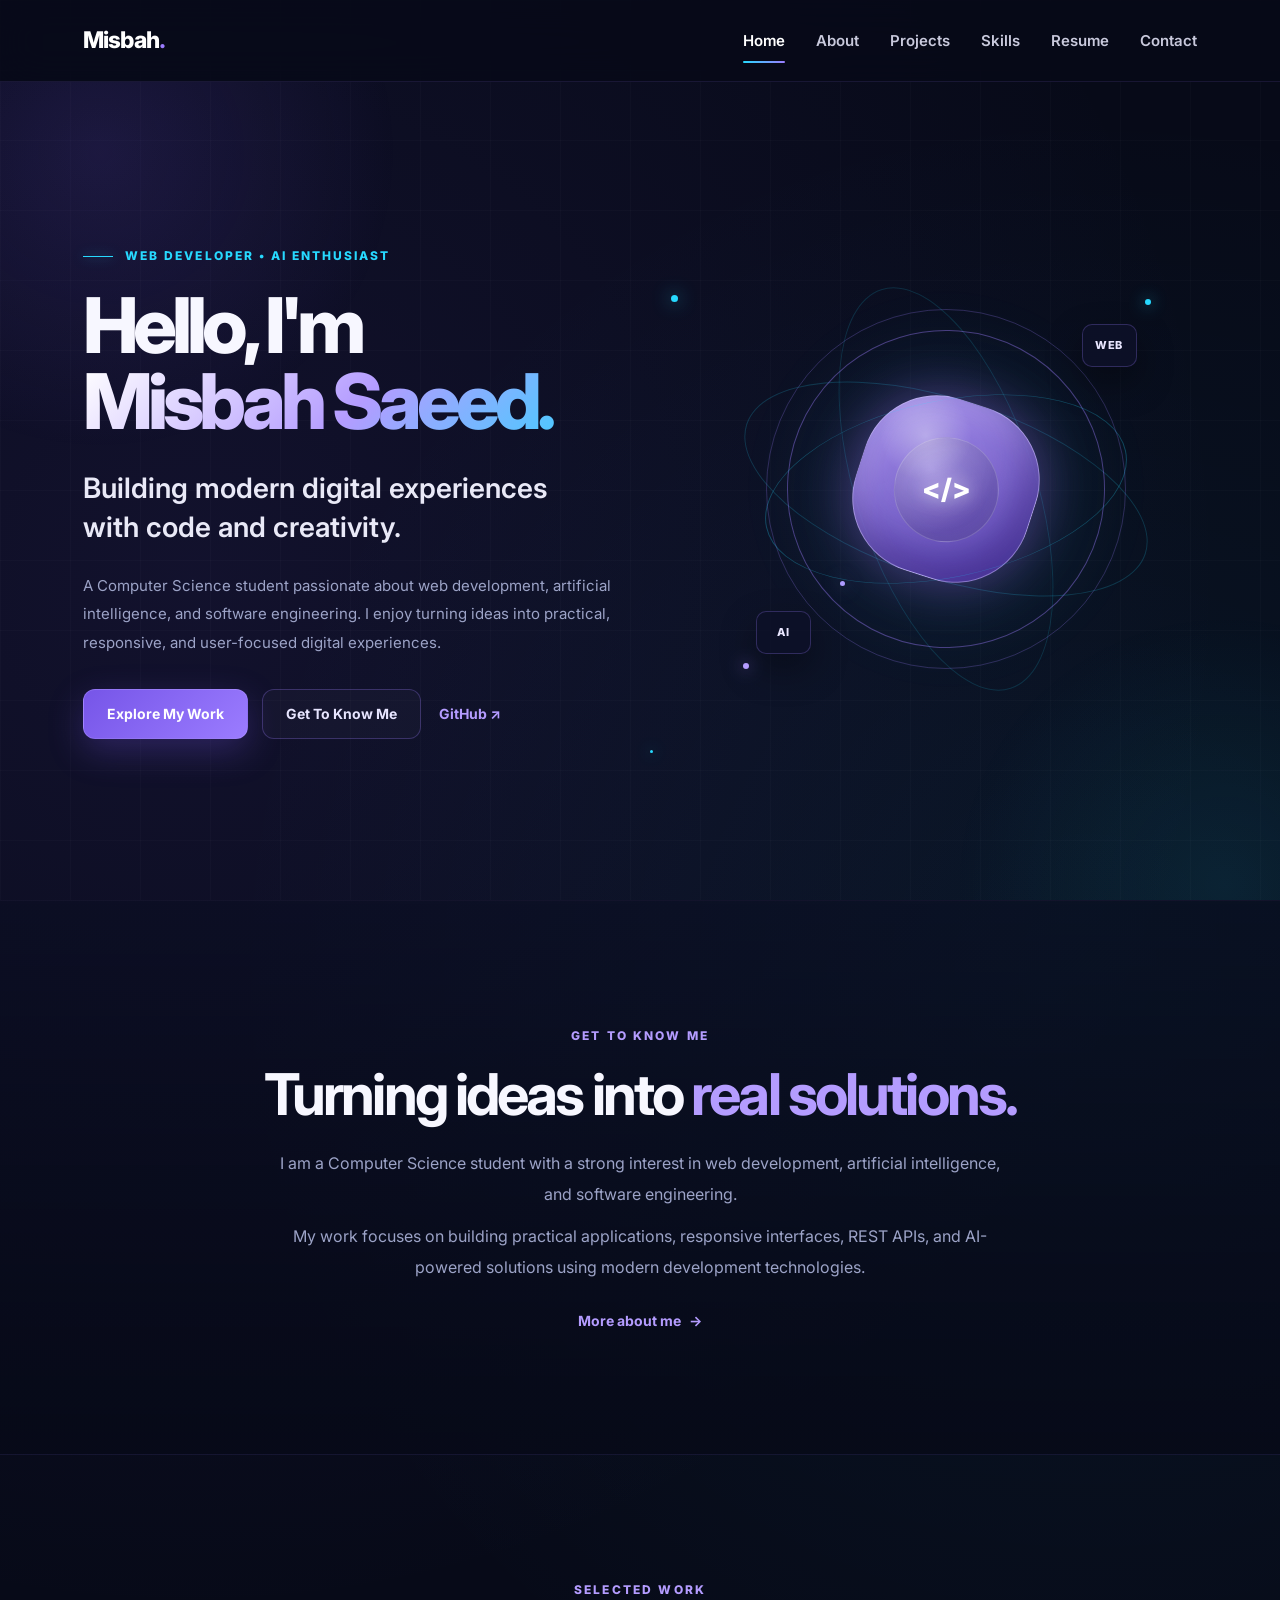
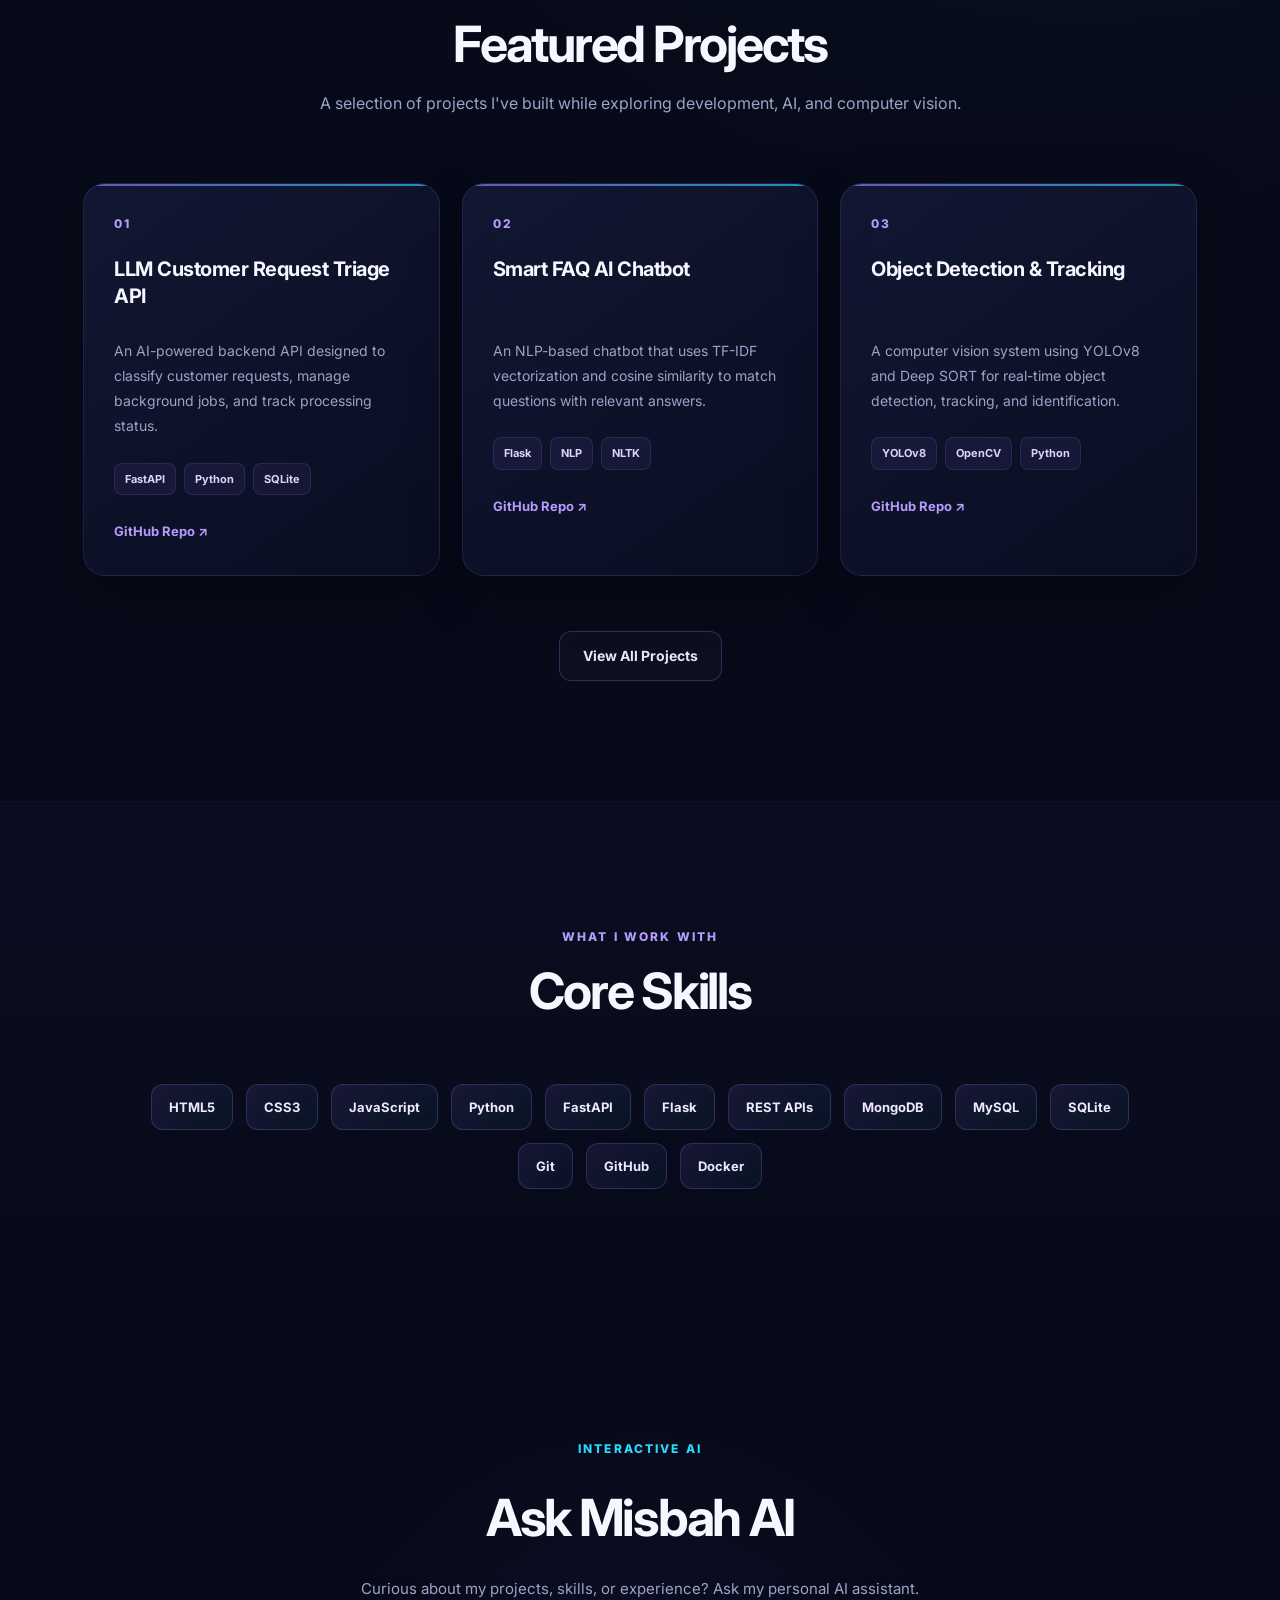
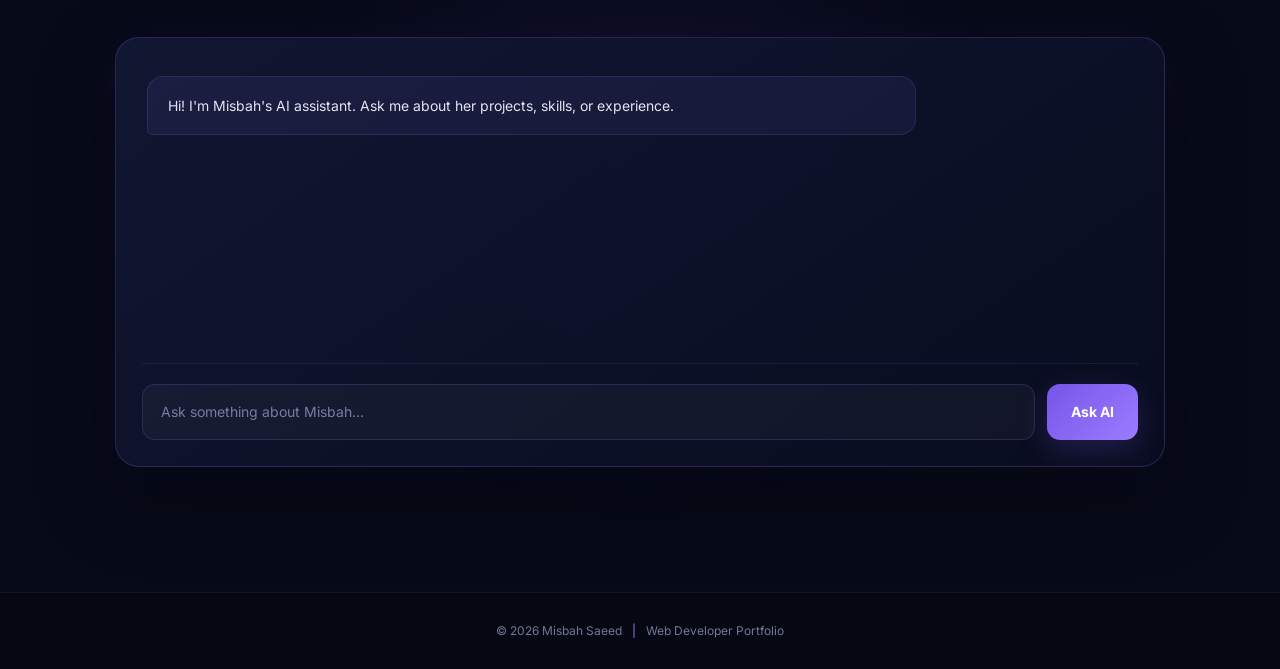
==== commit aa499fe8: "Finalize portfolio design and resume download" ====
--- a/index.html
+++ b/index.html
@@ -2,384 +2,417 @@
 <html lang="en">
 
 <head>
-
-<meta charset="UTF-8">
-
-<meta name="viewport" content="width=device-width, initial-scale=1.0">
-
-<title>Misbah Saeed | Backend AI Engineer</title>
-
-<meta name="description"
-      content="Misbah Saeed's portfolio showcasing backend development, AI engineering, REST APIs, FastAPI, Flask, Python, and AI-powered projects.">
-
-<meta name="author" content="Misbah Saeed">
-
-<!-- Open Graph / Social Share Preview -->
-<meta property="og:title" content="Misbah Saeed | Backend AI Engineer">
-
-<meta property="og:description"
-      content="Explore Misbah Saeed's backend development and AI engineering projects, skills, and experience.">
-
-<meta property="og:type" content="website">
-
-<meta property="og:url"
-      content="https://misbahsaeed.netlify.app/">
-
-<!-- Twitter / X Social Share Preview -->
-<meta name="twitter:card" content="summary_large_image">
-
-<meta name="twitter:title"
-      content="Misbah Saeed | Backend AI Engineer">
-
-<meta name="twitter:description"
-      content="Backend development and AI engineering portfolio of Misbah Saeed.">
-
-<link rel="stylesheet" href="style.css">
-
-<link rel="preconnect" href="https://fonts.googleapis.com">
-
-<link rel="preconnect"
-      href="https://fonts.gstatic.com"
-      crossorigin>
-
-<link href="https://fonts.googleapis.com/css2?family=Inter:wght@300;400;500;600;700&display=swap"
-      rel="stylesheet">
-
+    <meta charset="UTF-8">
+    <meta name="viewport" content="width=device-width, initial-scale=1.0">
+
+    <title>Misbah Saeed | Web Developer</title>
+
+    <meta name="description"
+        content="Misbah Saeed's portfolio showcasing web development, artificial intelligence, backend development, REST APIs, and software projects.">
+
+    <meta name="author" content="Misbah Saeed">
+
+    <link rel="preconnect" href="https://fonts.googleapis.com">
+    <link rel="preconnect" href="https://fonts.gstatic.com" crossorigin>
+
+    <link href="https://fonts.googleapis.com/css2?family=Inter:wght@300;400;500;600;700;800&display=swap"
+        rel="stylesheet">
+
+    <link rel="stylesheet" href="style.css">
 </head>
 
-
 <body>
 
-<!-- ================= HEADER ================= -->
-
-<header>
-
-    <div class="logo">
-        Misbah Saeed
-    </div>
-
-    <nav>
-
-        <a href="index.html">Home</a>
-
-        <a href="about.html">About</a>
-
-        <a href="projects.html">Projects</a>
-
-        <a href="skills.html">Skills</a>
-
-        <a href="resume.html">Resume</a>
-
-        <a href="contact.html">Contact</a>
-
-    </nav>
-
-</header>
-
-
-<!-- ================= MAIN CONTENT ================= -->
-
-<main id="main-content">
-
-
-    <!-- ================= HERO ================= -->
-
-    <section class="hero">
-
-        <div class="hero-text">
-
-            <h1>
-                Hello, I'm <span>Misbah Saeed</span>
-            </h1>
-
-            <h2>
-                Backend AI Engineering Intern | AI Engineering Intern
-            </h2>
-
-            <p>
-                Backend AI Engineering Intern at FlyRank and AI Engineering Intern at
-                CodeAlpha, currently pursuing a BS in Computer Science at the Institute
-                of Space Technology (IST). I build backend applications, REST APIs,
-                and AI-powered solutions using Python, FastAPI, Flask, SQL, and MongoDB.
-            </p>
-
-            <div class="buttons">
-
-                <a href="projects.html" class="btn">
-                    View Projects
+    <!-- HEADER -->
+
+    <header class="site-header">
+
+        <a href="index.html" class="logo">
+            Misbah<span>.</span>
+        </a>
+
+        <nav>
+            <a href="index.html" class="active">Home</a>
+            <a href="about.html">About</a>
+            <a href="projects.html">Projects</a>
+            <a href="skills.html">Skills</a>
+            <a href="resume.html">Resume</a>
+            <a href="contact.html">Contact</a>
+        </nav>
+
+    </header>
+
+
+    <main>
+
+        <!-- HERO -->
+
+        <section class="hero">
+
+            <div class="hero-shape shape-one"></div>
+            <div class="hero-shape shape-two"></div>
+            <div class="hero-shape shape-three"></div>
+
+            <div class="hero-content">
+
+                <div class="hero-text reveal">
+
+                    <div class="hero-label">
+                        WEB DEVELOPER • AI ENTHUSIAST
+                    </div>
+
+                    <h1>
+                        Hello, I'm
+                        <span>Misbah Saeed.</span>
+                    </h1>
+
+                    <h2>
+                        Building modern digital experiences
+                        <br>
+                        with code and creativity.
+                    </h2>
+
+                    <p class="hero-description">
+                        A Computer Science student passionate about web development,
+                        artificial intelligence, and software engineering. I enjoy
+                        turning ideas into practical, responsive, and user-focused
+                        digital experiences.
+                    </p>
+
+                    <div class="buttons">
+
+                        <a href="projects.html" class="btn">
+                            Explore My Work
+                        </a>
+
+                        <a href="about.html" class="btn-outline">
+                            Get To Know Me
+                        </a>
+
+                        <a href="https://github.com/Misbah1l"
+                            class="text-link"
+                            target="_blank"
+                            rel="noopener noreferrer">
+                            GitHub ↗
+                        </a>
+
+                    </div>
+
+                </div>
+
+
+                <!-- ANIMATED 3D STYLE OBJECT -->
+
+                <div class="hero-visual reveal">
+
+                    <div class="orbit orbit-one"></div>
+                    <div class="orbit orbit-two"></div>
+                    <div class="orbit orbit-three"></div>
+
+                    <div class="tech-orb">
+
+                        <div class="orb-core">
+                            &lt;/&gt;
+                        </div>
+
+                        <div class="orb-ring ring-one"></div>
+                        <div class="orb-ring ring-two"></div>
+
+                    </div>
+
+                    <div class="floating-card card-top">
+                        <span>WEB</span>
+                    </div>
+
+                    <div class="floating-card card-bottom">
+                        <span>AI</span>
+                    </div>
+
+                </div>
+
+            </div>
+
+        </section>
+
+
+        <!-- ABOUT PREVIEW -->
+
+        <section class="about-preview reveal">
+
+            <div class="about-preview-inner">
+
+                <div class="section-label">
+                    GET TO KNOW ME
+                </div>
+
+                <h2>
+                    Turning ideas into
+                    <span>real solutions.</span>
+                </h2>
+
+                <p>
+                    I am a Computer Science student with a strong interest in
+                    web development, artificial intelligence, and software
+                    engineering.
+                </p>
+
+                <p>
+                    My work focuses on building practical applications,
+                    responsive interfaces, REST APIs, and AI-powered solutions
+                    using modern development technologies.
+                </p>
+
+                <a href="about.html" class="about-link">
+                    More about me <span>→</span>
                 </a>
 
-                <a href="resume.html" class="btn-outline">
-                    View Resume
+            </div>
+
+        </section>
+
+
+        <!-- FEATURED PROJECTS -->
+
+        <section class="featured-projects">
+
+            <div class="section-heading reveal">
+
+                <div class="section-label">
+                    SELECTED WORK
+                </div>
+
+                <h2>
+                    Featured Projects
+                </h2>
+
+                <p>
+                    A selection of projects I've built while exploring
+                    development, AI, and computer vision.
+                </p>
+
+            </div>
+
+
+            <div class="project-grid">
+
+
+                <article class="card reveal">
+
+                    <div class="card-number">
+                        01
+                    </div>
+
+                    <h3>
+                        LLM Customer Request Triage API
+                    </h3>
+
+                    <p>
+                        An AI-powered backend API designed to classify
+                        customer requests, manage background jobs, and
+                        track processing status.
+                    </p>
+
+                    <div class="tech-tags">
+                        <span>FastAPI</span>
+                        <span>Python</span>
+                        <span>SQLite</span>
+                    </div>
+
+                    <a href="https://github.com/Misbah1l/flyrank-llm-triage-api"
+                        class="card-link"
+                        target="_blank"
+                        rel="noopener noreferrer">
+                        GitHub Repo ↗
+                    </a>
+
+                </article>
+
+
+                <article class="card reveal">
+
+                    <div class="card-number">
+                        02
+                    </div>
+
+                    <h3>
+                        Smart FAQ AI Chatbot
+                    </h3>
+
+                    <p>
+                        An NLP-based chatbot that uses TF-IDF vectorization
+                        and cosine similarity to match questions with
+                        relevant answers.
+                    </p>
+
+                    <div class="tech-tags">
+                        <span>Flask</span>
+                        <span>NLP</span>
+                        <span>NLTK</span>
+                    </div>
+
+                    <a href="https://github.com/Misbah1l/CodeAlpha_FAQChatbot"
+                        class="card-link"
+                        target="_blank"
+                        rel="noopener noreferrer">
+                        GitHub Repo ↗
+                    </a>
+
+                </article>
+
+
+                <article class="card reveal">
+
+                    <div class="card-number">
+                        03
+                    </div>
+
+                    <h3>
+                        Object Detection & Tracking
+                    </h3>
+
+                    <p>
+                        A computer vision system using YOLOv8 and Deep SORT
+                        for real-time object detection, tracking, and
+                        identification.
+                    </p>
+
+                    <div class="tech-tags">
+                        <span>YOLOv8</span>
+                        <span>OpenCV</span>
+                        <span>Python</span>
+                    </div>
+
+                    <a href="https://github.com/Misbah1l/CodeAlpha_Object_Detection_Tracking_System"
+                        class="card-link"
+                        target="_blank"
+                        rel="noopener noreferrer">
+                        GitHub Repo ↗
+                    </a>
+
+                </article>
+
+            </div>
+
+
+            <div class="project-view-all reveal">
+
+                <a href="projects.html" class="btn-outline">
+                            View All Projects
                 </a>
 
-                <a href="https://github.com/Misbah1l"
-                   class="btn"
-                   target="_blank"
-                   rel="noopener noreferrer">
-                    GitHub
-                </a>
-
-                <a href="https://www.linkedin.com/in/misbah-saeed-4272b83a9"
-                   class="btn-outline"
-                   target="_blank"
-                   rel="noopener noreferrer">
-                    LinkedIn
-                </a>
-
-            </div>
-
-        </div>
-
-    </section>
-
-
-    <!-- ================= ABOUT PREVIEW ================= -->
-
-    <section class="about-preview">
-
-        <h2>About Me</h2>
+            </div>
+
+        </section>
+
+
+        <!-- SKILLS -->
+
+        <section class="skills-preview">
+
+            <div class="section-heading reveal">
+
+                <div class="section-label">
+                    WHAT I WORK WITH
+                </div>
+
+                <h2>
+                    Core Skills
+                </h2>
+
+            </div>
+
+
+            <div class="skills">
+
+                <span class="reveal">HTML5</span>
+                <span class="reveal">CSS3</span>
+                <span class="reveal">JavaScript</span>
+                <span class="reveal">Python</span>
+                <span class="reveal">FastAPI</span>
+                <span class="reveal">Flask</span>
+                <span class="reveal">REST APIs</span>
+                <span class="reveal">MongoDB</span>
+                <span class="reveal">MySQL</span>
+                <span class="reveal">SQLite</span>
+                <span class="reveal">Git</span>
+                <span class="reveal">GitHub</span>
+                <span class="reveal">Docker</span>
+
+            </div>
+
+        </section>
+
+
+        <!-- AI ASSISTANT -->
+
+        <section class="ai-assistant" id="ai-assistant">
+
+            <div class="ai-container reveal">
+
+                <div class="ai-label">
+                    INTERACTIVE AI
+                </div>
+
+                <h2>
+                    Ask Misbah AI
+                </h2>
+
+                <p class="ai-description">
+                    Curious about my projects, skills, or experience?
+                    Ask my personal AI assistant.
+                </p>
+
+
+                <div class="chat-box">
+
+                    <div id="chat-messages" class="chat-messages">
+
+                        <div class="ai-message">
+                            Hi! I'm Misbah's AI assistant.
+                            Ask me about her projects,
+                            skills, or experience.
+                        </div>
+
+                    </div>
+
+
+                    <div class="chat-input-area">
+
+                        <input
+                            type="text"
+                            id="chat-input"
+                            placeholder="Ask something about Misbah..."
+                            autocomplete="off">
+
+                        <button id="chat-send">
+                            Ask AI
+                        </button>
+
+                    </div>
+
+                </div>
+
+            </div>
+
+        </section>
+
+    </main>
+
+
+    <!-- FOOTER -->
+
+    <footer>
 
         <p>
-            I am passionate about Backend Development, Artificial Intelligence,
-            and building practical software solutions. My experience includes
-            Python, FastAPI, Flask, REST APIs, MongoDB, SQL, Docker,
-            Git, GitHub, and modern backend development practices.
+            © 2026 Misbah Saeed
+            <span>|</span>
+            Web Developer Portfolio
         </p>
 
-        <a href="about.html" class="btn">
-            Learn More About Misbah Saeed
-        </a>
-
-    </section>
-
-
-    <!-- ================= FEATURED PROJECTS ================= -->
-
-    <section class="featured-projects">
-
-        <h2>Featured Projects</h2>
-
-        <p>
-            A selection of my backend, AI, and computer vision projects.
-        </p>
-
-        <div class="project-grid">
-
-
-            <!-- LLM Customer Request Triage API -->
-
-            <div class="card">
-
-                <h3>
-                    LLM Customer Request Triage API
-                </h3>
-
-                <p>
-                    Built an AI-powered backend API using FastAPI and an
-                    OpenRouter-hosted LLM to classify customer requests with
-                    background jobs, retry handling, and job status tracking.
-                </p>
-
-                <p>
-                    <strong>Tech:</strong>
-                    FastAPI, Python, OpenRouter, SQLite
-                </p>
-
-                <div class="project-links">
-
-                    <a href="https://github.com/Misbah1l/flyrank-llm-triage-api"
-                       class="btn"
-                       target="_blank"
-                       rel="noopener noreferrer">
-                        View LLM Triage API on GitHub
-                    </a>
-
-                </div>
-
-            </div>
-
-
-            <!-- Smart FAQ AI Chatbot -->
-
-            <div class="card">
-
-                <h3>
-                    Smart FAQ AI Chatbot
-                </h3>
-
-                <p>
-                    Developed an AI-powered FAQ chatbot using NLP,
-                    TF-IDF Vectorization, and Cosine Similarity to match
-                    user questions with relevant answers.
-                </p>
-
-                <p>
-                    <strong>Tech:</strong>
-                    Flask, NLP, NLTK, Scikit-learn
-                </p>
-
-                <div class="project-links">
-
-                    <a href="https://github.com/Misbah1l/CodeAlpha_FAQChatbot"
-                       class="btn"
-                       target="_blank"
-                       rel="noopener noreferrer">
-                        View Smart FAQ Chatbot on GitHub
-                    </a>
-
-                </div>
-
-            </div>
-
-
-            <!-- Object Detection & Tracking System -->
-
-            <div class="card">
-
-                <h3>
-                    Object Detection & Tracking System
-                </h3>
-
-                <p>
-                    Developed a computer vision system using YOLOv8 for
-                    real-time object detection and Deep SORT for multi-object
-                    tracking with unique IDs, bounding boxes, and FPS display.
-                </p>
-
-                <p>
-                    <strong>Tech:</strong>
-                    Python, YOLOv8, Deep SORT, OpenCV
-                </p>
-
-                <div class="project-links">
-
-                    <a href="https://github.com/Misbah1l/CodeAlpha_Object_Detection_Tracking_System"
-                       class="btn"
-                       target="_blank"
-                       rel="noopener noreferrer">
-                        View Object Detection System on GitHub
-                    </a>
-
-                </div>
-
-            </div>
-
-
-        </div>
-
-
-        <div class="project-view-all">
-
-            <a href="projects.html" class="btn-outline">
-                View All Projects
-            </a>
-
-        </div>
-
-    </section>
-
-
-    <!-- ================= SKILLS ================= -->
-
-    <section class="skills-preview">
-
-        <h2>Core Skills</h2>
-
-        <div class="skills">
-
-            <span>Python</span>
-
-            <span>FastAPI</span>
-
-            <span>Flask</span>
-
-            <span>REST APIs</span>
-
-            <span>MongoDB</span>
-
-            <span>MySQL</span>
-
-            <span>SQLite</span>
-
-            <span>Git</span>
-
-            <span>GitHub</span>
-
-            <span>Docker</span>
-
-            <span>Postman</span>
-
-            <span>HTML5</span>
-
-            <span>CSS3</span>
-
-        </div>
-
-    </section>
-
-
-    <!-- ================= AI ASSISTANT ================= -->
-
-    <section class="ai-assistant" id="ai-assistant">
-
-        <div class="ai-container">
-
-            <h2>Ask Misbah AI</h2>
-
-            <p class="ai-description">
-                Have a question about my skills, projects, or experience?
-                Ask my personal AI assistant.
-            </p>
-
-            <div class="chat-box">
-
-                <div id="chat-messages" class="chat-messages">
-
-                    <div class="ai-message">
-                        Hi! I'm Misbah's AI assistant. Ask me about her
-                        projects, skills, or experience.
-                    </div>
-
-                </div>
-
-                <div class="chat-input-area">
-
-                    <input
-                        type="text"
-                        id="chat-input"
-                        placeholder="Ask something about Misbah..."
-                        autocomplete="off"
-                    />
-
-                    <button id="chat-send">
-                        Ask AI
-                    </button>
-
-                </div>
-
-            </div>
-
-        </div>
-
-    </section>
-
-
-</main>
-
-
-<!-- ================= FOOTER ================= -->
-
-<footer>
-
-    <p>
-        © 2026 Misbah Saeed | Backend AI Engineering Portfolio
-    </p>
-
-</footer>
-
-
-<script src="script.js?v=2"></script>
+    </footer>
+
+
+    <script src="script.js"></script>
 
 </body>
 
--- a/style.css
+++ b/style.css
@@ -1,941 +1,3698 @@
-/* ================= GLOBAL ================= */
-
-*{
-    margin:0;
-    padding:0;
-    box-sizing:border-box;
-    font-family:'Inter',sans-serif;
-}
-
-:root{
-    --bg:#F7F8FC;
-    --surface:#FFFFFF;
-    --surface-soft:#F1F3F8;
-
-    --text:#111827;
-    --text-muted:#667085;
-
-    --primary:#4F46E5;
-    --primary-dark:#4338CA;
-    --secondary:#7C3AED;
-    --accent:#06B6D4;
-
-    --dark:#0B1120;
-    --dark-soft:#172033;
-
-    --border:#E6E8EF;
-
-    --shadow:0 10px 30px rgba(15,23,42,.07);
-    --shadow-hover:0 18px 40px rgba(15,23,42,.12);
-}
-
-html{
-    scroll-behavior:smooth;
-}
-
-body{
-    background:var(--bg);
-    color:var(--text);
-    line-height:1.65;
-}
-
-
-/* ================= HEADER ================= */
-
-header{
-    display:flex;
-    justify-content:space-between;
-    align-items:center;
-
-    padding:16px 8%;
-
-    background:rgba(255,255,255,.96);
-    backdrop-filter:blur(14px);
-
-    border-bottom:1px solid rgba(226,232,240,.8);
-
-    box-shadow:0 3px 15px rgba(15,23,42,.05);
-
-    position:sticky;
-    top:0;
-    z-index:1000;
-}
-
-.logo{
-    font-size:25px;
-    font-weight:700;
-    color:var(--primary);
-}
-
-nav a{
-    text-decoration:none;
-    margin-left:23px;
-    color:var(--text);
-    font-weight:500;
-    transition:.3s ease;
-}
-
-nav a:hover{
-    color:var(--primary);
-}
-
-
-/* ================= HERO ================= */
-
-.hero{
-    min-height:72vh;
-
-    display:flex;
-    justify-content:center;
-    align-items:center;
-
-    text-align:center;
-
-    padding:65px 8%;
-
-    position:relative;
-    overflow:hidden;
-
+/* =========================================================
+   MISBAH SAEED PORTFOLIO
+   FINAL STYLE SHEET
+   ========================================================= */
+
+/* =========================================================
+   ROOT
+   ========================================================= */
+
+:root {
+    --bg: #070a18;
+    --bg-soft: #0b0f24;
+    --bg-card: rgba(18, 23, 49, 0.72);
+
+    --purple: #9b7cff;
+    --purple-light: #b49cff;
+    --purple-dark: #7655e8;
+
+    --blue: #27d9ff;
+    --blue-dark: #18a9d1;
+
+    --text: #f7f7ff;
+    --text-soft: #d5d6e8;
+    --muted: #9ca3c7;
+
+    --border: rgba(155, 124, 255, 0.20);
+    --border-blue: rgba(39, 217, 255, 0.20);
+
+    --shadow:
+        0 25px 70px rgba(0, 0, 0, 0.40);
+
+    --glow-purple:
+        0 0 45px rgba(155, 124, 255, 0.25);
+
+    --glow-blue:
+        0 0 45px rgba(39, 217, 255, 0.18);
+}
+
+
+/* =========================================================
+   RESET
+   ========================================================= */
+
+* {
+    margin: 0;
+    padding: 0;
+    box-sizing: border-box;
+}
+
+html {
+    scroll-behavior: smooth;
+}
+
+body {
+    font-family: "Inter", sans-serif;
     background:
         radial-gradient(
-            circle at 15% 20%,
-            rgba(79,70,229,.10),
+            circle at 15% 15%,
+            rgba(118, 85, 232, 0.10),
             transparent 30%
         ),
         radial-gradient(
-            circle at 85% 80%,
-            rgba(124,58,237,.09),
+            circle at 85% 25%,
+            rgba(39, 217, 255, 0.06),
+            transparent 28%
+        ),
+        var(--bg);
+
+    color: var(--text);
+    line-height: 1.7;
+    min-height: 100vh;
+    overflow-x: hidden;
+
+    -webkit-font-smoothing: antialiased;
+}
+
+body::before {
+    content: "";
+    position: fixed;
+    inset: 0;
+
+    background-image:
+        linear-gradient(
+            rgba(255, 255, 255, 0.018) 1px,
+            transparent 1px
+        ),
+        linear-gradient(
+            90deg,
+            rgba(255, 255, 255, 0.018) 1px,
+            transparent 1px
+        );
+
+    background-size: 70px 70px;
+
+    pointer-events: none;
+    z-index: -2;
+}
+
+a {
+    color: inherit;
+    text-decoration: none;
+}
+
+button,
+input {
+    font-family: inherit;
+}
+
+img {
+    max-width: 100%;
+}
+
+::selection {
+    background: rgba(155, 124, 255, 0.35);
+    color: #fff;
+}
+
+
+/* =========================================================
+   PAGE ANIMATION
+   ========================================================= */
+
+body {
+    animation: pageFade 0.55s ease;
+}
+
+@keyframes pageFade {
+    from {
+        opacity: 0;
+        transform: translateY(8px);
+    }
+
+    to {
+        opacity: 1;
+        transform: translateY(0);
+    }
+}
+
+
+/* =========================================================
+   HEADER
+   ========================================================= */
+
+.site-header,
+header {
+    width: 100%;
+    height: 82px;
+
+    display: flex;
+    align-items: center;
+    justify-content: space-between;
+
+    padding: 0 6.5%;
+
+    position: relative;
+    z-index: 100;
+
+    background: rgba(7, 10, 24, 0.78);
+    border-bottom: 1px solid rgba(155, 124, 255, 0.12);
+
+    backdrop-filter: blur(18px);
+    -webkit-backdrop-filter: blur(18px);
+}
+
+.logo {
+    font-size: 23px;
+    font-weight: 800;
+    letter-spacing: -0.04em;
+
+    color: #fff;
+
+    transition: 0.3s ease;
+}
+
+.logo span {
+    color: var(--purple);
+}
+
+.logo:hover {
+    transform: translateY(-2px);
+    color: var(--purple-light);
+}
+
+nav {
+    display: flex;
+    align-items: center;
+    gap: 31px;
+}
+
+nav a {
+    position: relative;
+
+    color: #c8c9dc;
+
+    font-size: 15px;
+    font-weight: 600;
+
+    transition:
+        color 0.3s ease,
+        transform 0.3s ease;
+}
+
+nav a::after {
+    content: "";
+
+    position: absolute;
+    left: 50%;
+    bottom: -10px;
+
+    width: 0;
+    height: 2px;
+
+    transform: translateX(-50%);
+
+    background: linear-gradient(
+        90deg,
+        var(--blue),
+        var(--purple)
+    );
+
+    border-radius: 20px;
+
+    transition: width 0.3s ease;
+}
+
+nav a:hover {
+    color: #fff;
+    transform: translateY(-1px);
+}
+
+nav a:hover::after,
+nav a.active::after {
+    width: 100%;
+}
+
+nav a.active {
+    color: #fff;
+}
+
+
+/* =========================================================
+   COMMON
+   ========================================================= */
+
+main {
+    width: 100%;
+}
+
+section {
+    position: relative;
+}
+
+.section-label {
+    display: inline-block;
+
+    color: var(--purple-light);
+
+    font-size: 12px;
+    font-weight: 800;
+
+    letter-spacing: 0.18em;
+    text-transform: uppercase;
+}
+
+.section-heading {
+    width: 100%;
+    max-width: 850px;
+
+    margin: 0 auto 65px;
+
+    text-align: center;
+}
+
+.section-heading h2 {
+    margin-top: 14px;
+
+    font-size: clamp(34px, 4vw, 50px);
+    line-height: 1.12;
+    letter-spacing: -0.045em;
+}
+
+.section-heading h2 span {
+    color: var(--purple-light);
+}
+
+.section-heading p {
+    max-width: 650px;
+
+    margin: 18px auto 0;
+
+    color: var(--muted);
+    font-size: 16px;
+}
+
+
+/* =========================================================
+   BUTTONS
+   ========================================================= */
+
+.btn,
+.btn-outline {
+    display: inline-flex;
+    align-items: center;
+    justify-content: center;
+
+    min-height: 50px;
+
+    padding: 0 23px;
+
+    border-radius: 12px;
+
+    font-size: 14px;
+    font-weight: 700;
+
+    transition:
+        transform 0.3s ease,
+        box-shadow 0.3s ease,
+        border-color 0.3s ease,
+        background 0.3s ease;
+}
+
+.btn {
+    color: #fff;
+
+    background:
+        linear-gradient(
+            135deg,
+            var(--purple-dark),
+            var(--purple)
+        );
+
+    box-shadow:
+        0 12px 35px rgba(118, 85, 232, 0.28);
+
+    border: 1px solid rgba(180, 156, 255, 0.35);
+}
+
+.btn:hover {
+    transform: translateY(-3px);
+
+    box-shadow:
+        0 18px 45px rgba(118, 85, 232, 0.42);
+}
+
+.btn-outline {
+    color: #e7e5ff;
+
+    background: rgba(255, 255, 255, 0.025);
+
+    border: 1px solid rgba(155, 124, 255, 0.28);
+}
+
+.btn-outline:hover {
+    transform: translateY(-3px);
+
+    border-color: var(--purple);
+
+    background: rgba(155, 124, 255, 0.08);
+
+    box-shadow:
+        0 12px 35px rgba(118, 85, 232, 0.15);
+}
+
+
+/* =========================================================
+   HOME — HERO
+   ========================================================= */
+
+.hero {
+    min-height: calc(100vh - 82px);
+
+    padding: 65px 6.5% 70px;
+
+    display: flex;
+    align-items: center;
+
+    position: relative;
+    overflow: hidden;
+}
+
+.hero::before {
+    content: "";
+
+    position: absolute;
+
+    width: 600px;
+    height: 600px;
+
+    top: -230px;
+    left: -200px;
+
+    background:
+        radial-gradient(
+            circle,
+            rgba(118, 85, 232, 0.14),
+            transparent 70%
+        );
+
+    pointer-events: none;
+}
+
+.hero::after {
+    content: "";
+
+    position: absolute;
+
+    width: 550px;
+    height: 550px;
+
+    right: -220px;
+    bottom: -260px;
+
+    background:
+        radial-gradient(
+            circle,
+            rgba(39, 217, 255, 0.08),
+            transparent 70%
+        );
+
+    pointer-events: none;
+}
+
+
+/* IMPORTANT:
+   Desktop = text LEFT + 3D object RIGHT
+*/
+
+.hero-content {
+    width: 100%;
+    max-width: 1240px;
+
+    margin: 0 auto;
+
+    display: grid;
+
+    grid-template-columns:
+        minmax(0, 1fr)
+        minmax(460px, 0.9fr);
+
+    align-items: center;
+
+    gap: 55px;
+
+    position: relative;
+    z-index: 5;
+}
+
+.hero-text {
+    grid-column: 1;
+
+    position: relative;
+    z-index: 10;
+}
+
+.hero-label {
+    display: inline-flex;
+    align-items: center;
+
+    margin-bottom: 22px;
+
+    color: var(--blue);
+
+    font-size: 12px;
+    font-weight: 800;
+
+    letter-spacing: 0.17em;
+}
+
+.hero-label::before {
+    content: "";
+
+    width: 30px;
+    height: 1px;
+
+    margin-right: 12px;
+
+    background: var(--blue);
+
+    box-shadow:
+        0 0 12px rgba(39, 217, 255, 0.65);
+}
+
+.hero h1 {
+    max-width: 720px;
+
+    font-size: clamp(55px, 6vw, 82px);
+
+    line-height: 0.98;
+
+    letter-spacing: -0.065em;
+
+    font-weight: 800;
+}
+
+.hero h1 span {
+    display: block;
+
+    background:
+        linear-gradient(
+            135deg,
+            #fff 0%,
+            var(--purple-light) 50%,
+            var(--blue) 100%
+        );
+
+    background-clip: text;
+    -webkit-background-clip: text;
+
+    color: transparent;
+    -webkit-text-fill-color: transparent;
+}
+
+.hero h2 {
+    max-width: 700px;
+
+    margin-top: 30px;
+
+    font-size: clamp(22px, 2.2vw, 31px);
+
+    line-height: 1.4;
+
+    font-weight: 600;
+
+    color: #e9e9f7;
+}
+
+.hero-description {
+    max-width: 670px;
+
+    margin-top: 24px;
+
+    color: var(--muted);
+
+    font-size: 15px;
+
+    line-height: 1.9;
+}
+
+.buttons {
+    display: flex;
+    align-items: center;
+    flex-wrap: wrap;
+
+    gap: 14px;
+
+    margin-top: 32px;
+}
+
+.text-link {
+    color: var(--purple-light);
+
+    font-size: 14px;
+    font-weight: 700;
+
+    padding: 10px 4px;
+
+    transition:
+        color 0.3s ease,
+        transform 0.3s ease;
+}
+
+.text-link:hover {
+    color: var(--blue);
+    transform: translateX(3px);
+}
+
+
+/* =========================================================
+   HERO 3D VISUAL
+   ========================================================= */
+
+.hero-visual {
+    grid-column: 2;
+
+    width: 100%;
+    height: 540px;
+
+    display: flex;
+    align-items: center;
+    justify-content: center;
+
+    position: relative;
+
+    isolation: isolate;
+}
+
+.hero-visual::before {
+    content: "";
+
+    position: absolute;
+
+    width: 380px;
+    height: 380px;
+
+    border-radius: 50%;
+
+    background:
+        radial-gradient(
+            circle,
+            rgba(155, 124, 255, 0.20),
+            rgba(39, 217, 255, 0.04) 45%,
+            transparent 72%
+        );
+
+    filter: blur(15px);
+
+    z-index: -1;
+
+    animation: visualGlow 5s ease-in-out infinite;
+}
+
+@keyframes visualGlow {
+    0%,
+    100% {
+        transform: scale(1);
+        opacity: 0.75;
+    }
+
+    50% {
+        transform: scale(1.08);
+        opacity: 1;
+    }
+}
+
+.tech-orb {
+    width: 180px;
+    height: 180px;
+
+    position: relative;
+
+    display: flex;
+    align-items: center;
+    justify-content: center;
+
+    border-radius: 42%;
+
+    transform: rotate(18deg);
+
+    background:
+        radial-gradient(
+            circle at 30% 25%,
+            rgba(255, 255, 255, 0.34),
+            transparent 25%
+        ),
+        linear-gradient(
+            145deg,
+            rgba(180, 156, 255, 0.92),
+            rgba(103, 74, 202, 0.82)
+        );
+
+    border: 1px solid rgba(255, 255, 255, 0.25);
+
+    box-shadow:
+        inset -18px -20px 35px rgba(37, 21, 105, 0.40),
+        inset 15px 14px 30px rgba(255, 255, 255, 0.10),
+        0 0 55px rgba(155, 124, 255, 0.38);
+
+    animation:
+        orbFloat 5s ease-in-out infinite,
+        orbRotate 14s linear infinite;
+}
+
+@keyframes orbFloat {
+    0%,
+    100% {
+        translate: 0 0;
+    }
+
+    50% {
+        translate: 0 -14px;
+    }
+}
+
+@keyframes orbRotate {
+    0% {
+        rotate: 0deg;
+    }
+
+    100% {
+        rotate: 360deg;
+    }
+}
+
+.orb-core {
+    width: 105px;
+    height: 105px;
+
+    display: flex;
+    align-items: center;
+    justify-content: center;
+
+    border-radius: 50%;
+
+    color: #fff;
+
+    background:
+        radial-gradient(
+            circle at 35% 30%,
+            rgba(255, 255, 255, 0.25),
+            rgba(30, 22, 76, 0.20) 65%
+        );
+
+    border: 1px solid rgba(255, 255, 255, 0.20);
+
+    font-size: 28px;
+    font-weight: 800;
+
+    text-shadow:
+        0 0 18px rgba(255, 255, 255, 0.7);
+
+    transform: rotate(-18deg);
+
+    box-shadow:
+        inset 0 0 30px rgba(255, 255, 255, 0.08);
+}
+
+.orb-ring {
+    position: absolute;
+
+    border-radius: 50%;
+
+    pointer-events: none;
+}
+
+.ring-one {
+    inset: -70px;
+
+    border:
+        1px solid rgba(155, 124, 255, 0.42);
+
+    transform: rotate(55deg);
+
+    animation:
+        ringOne 8s linear infinite;
+}
+
+.ring-two {
+    inset: -95px;
+
+    border:
+        1px solid rgba(39, 217, 255, 0.28);
+
+    transform:
+        rotate(-30deg)
+        scaleY(0.48);
+
+    animation:
+        ringTwo 11s linear infinite;
+}
+
+@keyframes ringOne {
+    from {
+        transform: rotate(0deg) scaleY(0.55);
+    }
+
+    to {
+        transform: rotate(360deg) scaleY(0.55);
+    }
+}
+
+@keyframes ringTwo {
+    from {
+        transform: rotate(0deg) scaleY(0.48);
+    }
+
+    to {
+        transform: rotate(-360deg) scaleY(0.48);
+    }
+}
+
+.orbit {
+    position: absolute;
+
+    border-radius: 50%;
+
+    pointer-events: none;
+}
+
+.orbit-one {
+    width: 360px;
+    height: 360px;
+
+    border:
+        1px solid rgba(155, 124, 255, 0.25);
+
+    animation:
+        orbitOne 12s linear infinite;
+}
+
+.orbit-two {
+    width: 420px;
+    height: 180px;
+
+    border:
+        1px solid rgba(39, 217, 255, 0.19);
+
+    transform: rotate(18deg);
+
+    animation:
+        orbitTwo 10s linear infinite;
+}
+
+.orbit-three {
+    width: 180px;
+    height: 420px;
+
+    border:
+        1px solid rgba(39, 217, 255, 0.15);
+
+    transform: rotate(-18deg);
+
+    animation:
+        orbitThree 14s linear infinite;
+}
+
+@keyframes orbitOne {
+    from {
+        transform: rotate(0deg);
+    }
+
+    to {
+        transform: rotate(360deg);
+    }
+}
+
+@keyframes orbitTwo {
+    from {
+        transform: rotate(18deg);
+    }
+
+    to {
+        transform: rotate(378deg);
+    }
+}
+
+@keyframes orbitThree {
+    from {
+        transform: rotate(-18deg);
+    }
+
+    to {
+        transform: rotate(342deg);
+    }
+}
+
+.floating-card {
+    position: absolute;
+
+    display: flex;
+    align-items: center;
+    justify-content: center;
+
+    width: 55px;
+    height: 43px;
+
+    border-radius: 10px;
+
+    background:
+        rgba(13, 17, 40, 0.86);
+
+    border:
+        1px solid rgba(155, 124, 255, 0.25);
+
+    box-shadow:
+        0 15px 35px rgba(0, 0, 0, 0.35);
+
+    backdrop-filter: blur(10px);
+
+    color: #e9e6ff;
+
+    font-size: 11px;
+    font-weight: 800;
+
+    letter-spacing: 0.04em;
+
+    z-index: 5;
+}
+
+.card-top {
+    top: 105px;
+    right: 12%;
+}
+
+.card-bottom {
+    bottom: 105px;
+    left: 12%;
+}
+
+.card-top::before,
+.card-bottom::before {
+    content: "";
+
+    position: absolute;
+
+    width: 6px;
+    height: 6px;
+
+    border-radius: 50%;
+
+    background: var(--blue);
+
+    box-shadow:
+        0 0 15px rgba(39, 217, 255, 0.8);
+}
+
+.card-top::before {
+    top: -26px;
+    right: -15px;
+}
+
+.card-bottom::before {
+    bottom: -16px;
+    left: -14px;
+
+    background: var(--purple-light);
+
+    box-shadow:
+        0 0 15px rgba(155, 124, 255, 0.8);
+}
+
+
+/* =========================================================
+   HERO DECORATIVE SHAPES
+   ========================================================= */
+
+.hero-shape {
+    position: absolute;
+
+    border-radius: 50%;
+
+    pointer-events: none;
+}
+
+.shape-one {
+    width: 7px;
+    height: 7px;
+
+    top: 26%;
+    right: 47%;
+
+    background: var(--blue);
+
+    box-shadow:
+        0 0 18px rgba(39, 217, 255, 0.8);
+
+    animation: particleFloat 4s ease-in-out infinite;
+}
+
+.shape-two {
+    width: 5px;
+    height: 5px;
+
+    top: 61%;
+    right: 34%;
+
+    background: var(--purple-light);
+
+    box-shadow:
+        0 0 18px rgba(155, 124, 255, 0.8);
+
+    animation: particleFloat 5s ease-in-out infinite reverse;
+}
+
+.shape-three {
+    width: 3px;
+    height: 3px;
+
+    bottom: 18%;
+    right: 49%;
+
+    background: var(--blue);
+
+    box-shadow:
+        0 0 14px rgba(39, 217, 255, 0.8);
+}
+
+@keyframes particleFloat {
+    0%,
+    100% {
+        transform: translateY(0);
+    }
+
+    50% {
+        transform: translateY(-15px);
+    }
+}
+
+
+/* =========================================================
+   HOME — ABOUT PREVIEW
+   ========================================================= */
+
+.about-preview {
+    padding: 120px 6.5%;
+
+    border-top:
+        1px solid rgba(155, 124, 255, 0.08);
+
+    border-bottom:
+        1px solid rgba(155, 124, 255, 0.08);
+
+    background:
+        linear-gradient(
+            180deg,
+            rgba(10, 14, 34, 0.5),
+            rgba(7, 10, 24, 0.85)
+        );
+}
+
+.about-preview-inner {
+    max-width: 850px;
+
+    margin: 0 auto;
+
+    text-align: center;
+}
+
+.about-preview h2 {
+    margin-top: 15px;
+
+    font-size: clamp(36px, 4.5vw, 58px);
+
+    line-height: 1.08;
+
+    letter-spacing: -0.05em;
+}
+
+.about-preview h2 span {
+    color: var(--purple-light);
+}
+
+.about-preview p {
+    max-width: 720px;
+
+    margin: 23px auto 0;
+
+    color: var(--muted);
+
+    font-size: 16px;
+
+    line-height: 1.9;
+}
+
+.about-preview p + p {
+    margin-top: 12px;
+}
+
+.about-link {
+    display: inline-flex;
+
+    align-items: center;
+    gap: 8px;
+
+    margin-top: 27px;
+
+    color: var(--purple-light);
+
+    font-size: 14px;
+    font-weight: 700;
+
+    transition:
+        gap 0.3s ease,
+        color 0.3s ease;
+}
+
+.about-link:hover {
+    gap: 13px;
+    color: var(--blue);
+}
+
+
+/* =========================================================
+   FEATURED PROJECTS
+   ========================================================= */
+
+.featured-projects {
+    padding: 120px 6.5%;
+}
+
+.project-grid {
+    width: 100%;
+    max-width: 1200px;
+
+    margin: 0 auto;
+
+    display: grid;
+
+    grid-template-columns:
+        repeat(3, minmax(0, 1fr));
+
+    gap: 22px;
+}
+
+.card,
+.project-card {
+    position: relative;
+
+    padding: 30px;
+
+    border-radius: 22px;
+
+    background:
+        linear-gradient(
+            145deg,
+            rgba(21, 27, 58, 0.78),
+            rgba(11, 15, 35, 0.84)
+        );
+
+    border:
+        1px solid rgba(155, 124, 255, 0.15);
+
+    box-shadow:
+        0 20px 55px rgba(0, 0, 0, 0.22);
+
+    overflow: hidden;
+
+    transition:
+        transform 0.35s ease,
+        border-color 0.35s ease,
+        box-shadow 0.35s ease;
+}
+
+.card::before,
+.project-card::before {
+    content: "";
+
+    position: absolute;
+
+    top: 0;
+    left: 0;
+
+    width: 100%;
+    height: 2px;
+
+    background:
+        linear-gradient(
+            90deg,
+            var(--purple),
+            var(--blue)
+        );
+
+    opacity: 0.65;
+}
+
+.card:hover,
+.project-card:hover {
+    transform: translateY(-8px);
+
+    border-color:
+        rgba(155, 124, 255, 0.35);
+
+    box-shadow:
+        0 30px 70px rgba(0, 0, 0, 0.36),
+        0 0 35px rgba(118, 85, 232, 0.10);
+}
+
+.card-number {
+    margin-bottom: 22px;
+
+    color: var(--purple-light);
+
+    font-size: 12px;
+    font-weight: 800;
+
+    letter-spacing: 0.15em;
+}
+
+.card h3 {
+    min-height: 65px;
+
+    font-size: 20px;
+    line-height: 1.35;
+
+    letter-spacing: -0.025em;
+}
+
+.card p {
+    margin-top: 17px;
+
+    color: var(--muted);
+
+    font-size: 14px;
+
+    line-height: 1.8;
+}
+
+.tech-tags {
+    display: flex;
+    flex-wrap: wrap;
+
+    gap: 8px;
+
+    margin-top: 24px;
+}
+
+.tech-tags span {
+    padding: 6px 10px;
+
+    border-radius: 8px;
+
+    color: #d9d4ff;
+
+    background:
+        rgba(155, 124, 255, 0.07);
+
+    border:
+        1px solid rgba(155, 124, 255, 0.15);
+
+    font-size: 11px;
+    font-weight: 700;
+}
+
+.card-link {
+    display: inline-flex;
+
+    margin-top: 25px;
+
+    color: var(--purple-light);
+
+    font-size: 13px;
+    font-weight: 700;
+
+    transition:
+        color 0.3s ease,
+        transform 0.3s ease;
+}
+
+.card-link:hover {
+    color: var(--blue);
+    transform: translateX(4px);
+}
+
+
+/* CENTERED VIEW ALL PROJECTS */
+
+.project-view-all {
+    width: 100%;
+
+    display: flex;
+    justify-content: center;
+    align-items: center;
+
+    margin-top: 55px;
+}
+
+
+/* =========================================================
+   HOME — SKILLS PREVIEW
+   ========================================================= */
+
+.skills-preview {
+    padding: 120px 6.5%;
+
+    background:
+        linear-gradient(
+            180deg,
+            rgba(11, 15, 35, 0.82),
+            rgba(7, 10, 24, 0.95)
+        );
+
+    border-top:
+        1px solid rgba(155, 124, 255, 0.08);
+}
+
+.skills {
+    width: 100%;
+    max-width: 1000px;
+
+    margin: 0 auto;
+
+    display: flex;
+    flex-wrap: wrap;
+
+    justify-content: center;
+
+    gap: 13px;
+}
+
+.skills span {
+    padding: 11px 17px;
+
+    border-radius: 12px;
+
+    color: #eeeaff;
+
+    background:
+        linear-gradient(
+            135deg,
+            rgba(155, 124, 255, 0.11),
+            rgba(39, 217, 255, 0.045)
+        );
+
+    border:
+        1px solid rgba(155, 124, 255, 0.23);
+
+    box-shadow:
+        inset 0 0 20px rgba(155, 124, 255, 0.025);
+
+    font-size: 13px;
+    font-weight: 700;
+
+    transition:
+        transform 0.3s ease,
+        border-color 0.3s ease,
+        color 0.3s ease,
+        box-shadow 0.3s ease;
+}
+
+.skills span:hover {
+    transform: translateY(-4px);
+
+    color: #fff;
+
+    border-color:
+        rgba(39, 217, 255, 0.48);
+
+    box-shadow:
+        0 10px 30px rgba(39, 217, 255, 0.08);
+}
+
+
+/* =========================================================
+   AI ASSISTANT
+   ========================================================= */
+
+.ai-assistant {
+    padding: 125px 6.5%;
+
+    background:
+        radial-gradient(
+            circle at center,
+            rgba(118, 85, 232, 0.08),
+            transparent 48%
+        );
+}
+
+.ai-container {
+    width: 100%;
+    max-width: 1050px;
+
+    margin: 0 auto;
+
+    text-align: center;
+}
+
+.ai-label {
+    display: inline-block;
+
+    color: var(--blue);
+
+    font-size: 12px;
+    font-weight: 800;
+
+    letter-spacing: 0.18em;
+}
+
+.ai-container h2 {
+    margin-top: 13px;
+
+    font-size: clamp(36px, 4vw, 52px);
+
+    letter-spacing: -0.045em;
+}
+
+.ai-description {
+    max-width: 650px;
+
+    margin: 15px auto 35px;
+
+    color: var(--muted);
+
+    font-size: 15px;
+}
+
+
+/* LARGER CHAT AREA */
+
+.chat-box {
+    width: 100%;
+
+    min-height: 430px;
+
+    padding: 26px;
+
+    display: flex;
+    flex-direction: column;
+
+    border-radius: 24px;
+
+    text-align: left;
+
+    background:
+        linear-gradient(
+            145deg,
+            rgba(19, 24, 53, 0.92),
+            rgba(9, 13, 31, 0.96)
+        );
+
+    border:
+        1px solid rgba(155, 124, 255, 0.20);
+
+    box-shadow:
+        0 30px 80px rgba(0, 0, 0, 0.35),
+        0 0 50px rgba(118, 85, 232, 0.07);
+
+    overflow: hidden;
+}
+
+.chat-messages {
+    flex: 1;
+
+    min-height: 280px;
+
+    padding: 12px 5px;
+
+    overflow-y: auto;
+}
+
+.chat-messages::-webkit-scrollbar {
+    width: 6px;
+}
+
+.chat-messages::-webkit-scrollbar-track {
+    background: transparent;
+}
+
+.chat-messages::-webkit-scrollbar-thumb {
+    background:
+        linear-gradient(
+            var(--purple),
+            var(--blue)
+        );
+
+    border-radius: 20px;
+}
+
+.ai-message {
+    max-width: 78%;
+
+    padding: 17px 20px;
+
+    border-radius: 16px 16px 16px 5px;
+
+    color: #e3e4f2;
+
+    background:
+        rgba(155, 124, 255, 0.08);
+
+    border:
+        1px solid rgba(155, 124, 255, 0.15);
+
+    font-size: 14px;
+
+    line-height: 1.7;
+}
+
+
+/* LARGER INPUT AREA */
+
+.chat-input-area {
+    display: flex;
+    align-items: center;
+
+    gap: 12px;
+
+    padding-top: 20px;
+
+    border-top:
+        1px solid rgba(155, 124, 255, 0.12);
+}
+
+#chat-input {
+    flex: 1;
+
+    min-width: 0;
+
+    height: 56px;
+
+    padding: 0 18px;
+
+    border-radius: 13px;
+
+    outline: none;
+
+    color: #fff;
+
+    background:
+        rgba(255, 255, 255, 0.035);
+
+    border:
+        1px solid rgba(155, 124, 255, 0.18);
+
+    font-size: 14px;
+
+    transition:
+        border-color 0.3s ease,
+        box-shadow 0.3s ease;
+}
+
+#chat-input::placeholder {
+    color: #777d9f;
+}
+
+#chat-input:focus {
+    border-color:
+        rgba(155, 124, 255, 0.60);
+
+    box-shadow:
+        0 0 0 4px rgba(155, 124, 255, 0.08);
+}
+
+#chat-send {
+    height: 56px;
+
+    padding: 0 24px;
+
+    border: none;
+    border-radius: 13px;
+
+    color: #fff;
+
+    background:
+        linear-gradient(
+            135deg,
+            var(--purple-dark),
+            var(--purple)
+        );
+
+    font-size: 14px;
+    font-weight: 700;
+
+    cursor: pointer;
+
+    box-shadow:
+        0 10px 30px rgba(118, 85, 232, 0.22);
+
+    transition:
+        transform 0.3s ease,
+        box-shadow 0.3s ease;
+}
+
+#chat-send:hover {
+    transform: translateY(-2px);
+
+    box-shadow:
+        0 15px 35px rgba(118, 85, 232, 0.35);
+}
+
+
+/* =========================================================
+   INNER PAGE HERO
+   ========================================================= */
+
+.inner-hero {
+    min-height: 430px;
+
+    padding: 90px 6.5%;
+
+    display: flex;
+    align-items: center;
+    justify-content: center;
+
+    text-align: center;
+
+    overflow: hidden;
+
+    border-bottom:
+        1px solid rgba(155, 124, 255, 0.08);
+}
+
+.inner-hero-glow {
+    position: absolute;
+
+    width: 600px;
+    height: 350px;
+
+    top: -170px;
+    left: 50%;
+
+    transform: translateX(-50%);
+
+    background:
+        radial-gradient(
+            ellipse,
+            rgba(118, 85, 232, 0.15),
+            transparent 70%
+        );
+
+    pointer-events: none;
+}
+
+.page-orb {
+    position: absolute;
+
+    border-radius: 50%;
+
+    border: 1px solid rgba(155, 124, 255, 0.10);
+
+    pointer-events: none;
+}
+
+.orb-a {
+    width: 240px;
+    height: 240px;
+
+    left: -100px;
+    top: 50%;
+
+    transform: translateY(-50%);
+}
+
+.orb-b {
+    width: 330px;
+    height: 330px;
+
+    right: -150px;
+    top: 50%;
+
+    transform: translateY(-50%);
+
+    border-color:
+        rgba(39, 217, 255, 0.08);
+}
+
+.inner-hero-content {
+    max-width: 850px;
+
+    position: relative;
+    z-index: 2;
+}
+
+.inner-hero h1 {
+    margin-top: 15px;
+
+    font-size: clamp(48px, 6vw, 75px);
+
+    line-height: 1;
+
+    letter-spacing: -0.065em;
+}
+
+.inner-hero h1 span {
+    color: var(--purple-light);
+}
+
+.inner-hero p {
+    max-width: 700px;
+
+    margin: 25px auto 0;
+
+    color: var(--muted);
+
+    font-size: 16px;
+
+    line-height: 1.85;
+}
+
+
+/* =========================================================
+   ABOUT PAGE
+   ========================================================= */
+
+.about-main {
+    padding: 120px 6.5%;
+}
+
+.about-grid {
+    width: 100%;
+    max-width: 1150px;
+
+    margin: 0 auto;
+
+    display: grid;
+
+    grid-template-columns:
+        minmax(350px, 0.9fr)
+        minmax(0, 1.1fr);
+
+    gap: 80px;
+
+    align-items: center;
+}
+
+.about-visual {
+    min-height: 430px;
+
+    display: flex;
+    align-items: center;
+    justify-content: center;
+
+    position: relative;
+}
+
+.about-orbit {
+    position: absolute;
+
+    border-radius: 50%;
+
+    border: 1px solid rgba(155, 124, 255, 0.16);
+}
+
+.orbit-a {
+    width: 330px;
+    height: 330px;
+
+    animation:
+        orbitOne 13s linear infinite;
+}
+
+.orbit-b {
+    width: 410px;
+    height: 180px;
+
+    transform: rotate(30deg);
+
+    border-color:
+        rgba(39, 217, 255, 0.12);
+
+    animation:
+        orbitTwo 10s linear infinite;
+}
+
+.code-card {
+    width: 350px;
+
+    padding: 26px;
+
+    border-radius: 20px;
+
+    background:
+        linear-gradient(
+            145deg,
+            rgba(24, 29, 61, 0.95),
+            rgba(10, 14, 33, 0.95)
+        );
+
+    border:
+        1px solid rgba(155, 124, 255, 0.20);
+
+    box-shadow:
+        0 30px 70px rgba(0, 0, 0, 0.35),
+        0 0 45px rgba(118, 85, 232, 0.08);
+
+    position: relative;
+    z-index: 2;
+}
+
+.code-dots {
+    display: flex;
+    gap: 7px;
+
+    margin-bottom: 23px;
+}
+
+.code-dots span {
+    width: 8px;
+    height: 8px;
+
+    border-radius: 50%;
+
+    background: rgba(255, 255, 255, 0.28);
+}
+
+.code-content {
+    color: #d9d9ed;
+
+    font-family:
+        "Courier New",
+        monospace;
+
+    font-size: 14px;
+
+    line-height: 2;
+}
+
+.code-purple {
+    color: #b49cff;
+}
+
+.code-white {
+    color: #f3f3ff;
+}
+
+.code-blue {
+    color: #59dfff;
+}
+
+.code-green {
+    color: #7de2ad;
+}
+
+.code-indent {
+    padding-left: 22px;
+}
+
+.about-text .section-label {
+    margin-bottom: 14px;
+}
+
+.about-text h2 {
+    max-width: 650px;
+
+    font-size: clamp(38px, 4vw, 55px);
+
+    line-height: 1.08;
+
+    letter-spacing: -0.05em;
+}
+
+.about-text h2 span {
+    color: var(--purple-light);
+}
+
+.about-text p {
+    max-width: 680px;
+
+    margin-top: 22px;
+
+    color: var(--muted);
+
+    font-size: 15px;
+
+    line-height: 1.9;
+}
+
+
+/* =========================================================
+   EDUCATION
+   ========================================================= */
+
+.education-section {
+    padding: 120px 6.5%;
+
+    background:
+        rgba(11, 15, 35, 0.55);
+
+    border-top:
+        1px solid rgba(155, 124, 255, 0.07);
+
+    border-bottom:
+        1px solid rgba(155, 124, 255, 0.07);
+}
+
+.education-card {
+    width: 100%;
+    max-width: 1050px;
+
+    margin: 0 auto;
+
+    display: grid;
+
+    grid-template-columns: 100px 1fr;
+
+    gap: 30px;
+
+    padding: 35px;
+
+    border-radius: 22px;
+
+    background:
+        linear-gradient(
+            145deg,
+            rgba(21, 27, 58, 0.78),
+            rgba(10, 14, 33, 0.88)
+        );
+
+    border:
+        1px solid rgba(155, 124, 255, 0.16);
+
+    box-shadow:
+        var(--shadow);
+}
+
+.education-icon {
+    width: 75px;
+    height: 75px;
+
+    display: flex;
+    align-items: center;
+    justify-content: center;
+
+    border-radius: 20px;
+
+    background:
+        linear-gradient(
+            135deg,
+            rgba(155, 124, 255, 0.17),
+            rgba(39, 217, 255, 0.06)
+        );
+
+    border:
+        1px solid rgba(155, 124, 255, 0.20);
+
+    font-size: 30px;
+}
+
+.education-year,
+.resume-date {
+    color: var(--purple-light);
+
+    font-size: 12px;
+    font-weight: 800;
+
+    letter-spacing: 0.12em;
+}
+
+.education-content h3 {
+    margin-top: 8px;
+
+    font-size: 24px;
+
+    line-height: 1.3;
+}
+
+.education-content h4 {
+    margin-top: 7px;
+
+    color: #c6c7dd;
+
+    font-size: 15px;
+    font-weight: 600;
+}
+
+.education-content p {
+    max-width: 780px;
+
+    margin-top: 15px;
+
+    color: var(--muted);
+
+    font-size: 14px;
+
+    line-height: 1.85;
+}
+
+.education-tags,
+.mini-tags {
+    display: flex;
+    flex-wrap: wrap;
+
+    gap: 9px;
+
+    margin-top: 20px;
+}
+
+.education-tags span,
+.mini-tags span {
+    padding: 7px 11px;
+
+    border-radius: 9px;
+
+    color: #dcd8ff;
+
+    background:
+        rgba(155, 124, 255, 0.07);
+
+    border:
+        1px solid rgba(155, 124, 255, 0.14);
+
+    font-size: 11px;
+    font-weight: 700;
+}
+
+
+/* =========================================================
+   EXPERIENCE
+   ========================================================= */
+
+.experience-section {
+    padding: 120px 6.5%;
+}
+
+.experience-grid {
+    width: 100%;
+    max-width: 1150px;
+
+    margin: 0 auto;
+
+    display: grid;
+
+    grid-template-columns:
+        repeat(3, minmax(0, 1fr));
+
+    gap: 22px;
+}
+
+.experience-card {
+    padding: 30px;
+
+    border-radius: 21px;
+
+    background:
+        rgba(18, 23, 49, 0.68);
+
+    border:
+        1px solid rgba(155, 124, 255, 0.15);
+
+    transition:
+        transform 0.35s ease,
+        border-color 0.35s ease;
+}
+
+.experience-card:hover {
+    transform: translateY(-7px);
+
+    border-color:
+        rgba(155, 124, 255, 0.35);
+}
+
+.experience-number {
+    color: var(--purple-light);
+
+    font-size: 12px;
+    font-weight: 800;
+
+    letter-spacing: 0.15em;
+}
+
+.experience-card h3 {
+    margin-top: 22px;
+
+    font-size: 21px;
+
+    line-height: 1.35;
+}
+
+.experience-card p {
+    margin-top: 15px;
+
+    color: var(--muted);
+
+    font-size: 14px;
+
+    line-height: 1.8;
+}
+
+
+/* =========================================================
+   PAGE CTA
+   ========================================================= */
+
+.page-cta {
+    padding: 110px 6.5%;
+
+    text-align: center;
+
+    background:
+        radial-gradient(
+            circle at center,
+            rgba(118, 85, 232, 0.10),
+            transparent 55%
+        );
+
+    border-top:
+        1px solid rgba(155, 124, 255, 0.08);
+}
+
+.page-cta h2 {
+    max-width: 800px;
+
+    margin: 15px auto 28px;
+
+    font-size: clamp(35px, 4vw, 53px);
+
+    line-height: 1.1;
+
+    letter-spacing: -0.05em;
+}
+
+.page-cta h2 span {
+    color: var(--purple-light);
+}
+
+
+/* =========================================================
+   PROJECTS PAGE
+   ========================================================= */
+
+.projects-page {
+    padding: 120px 6.5%;
+}
+
+.projects-page-grid {
+    width: 100%;
+    max-width: 1200px;
+
+    margin: 0 auto;
+
+    display: grid;
+
+    grid-template-columns:
+        repeat(2, minmax(0, 1fr));
+
+    gap: 24px;
+}
+
+.project-card {
+    min-height: 410px;
+
+    display: flex;
+    flex-direction: column;
+    justify-content: space-between;
+}
+
+.project-card-top {
+    display: flex;
+    align-items: center;
+    justify-content: space-between;
+
+    margin-bottom: 30px;
+}
+
+.project-number {
+    color: var(--purple-light);
+
+    font-size: 12px;
+    font-weight: 800;
+
+    letter-spacing: 0.15em;
+}
+
+.project-type {
+    padding: 6px 10px;
+
+    border-radius: 8px;
+
+    color: var(--blue);
+
+    background:
+        rgba(39, 217, 255, 0.05);
+
+    border:
+        1px solid rgba(39, 217, 255, 0.12);
+
+    font-size: 10px;
+    font-weight: 800;
+
+    letter-spacing: 0.08em;
+}
+
+.project-card h2 {
+    max-width: 650px;
+
+    font-size: 27px;
+
+    line-height: 1.3;
+
+    letter-spacing: -0.035em;
+}
+
+.project-card p {
+    margin-top: 17px;
+
+    color: var(--muted);
+
+    font-size: 14px;
+
+    line-height: 1.85;
+}
+
+.project-card .card-link {
+    margin-top: 28px;
+}
+
+
+/* =========================================================
+   SKILLS PAGE
+   ========================================================= */
+
+.skills-page {
+    padding: 120px 6.5%;
+}
+
+.skills-category-grid {
+    width: 100%;
+    max-width: 1200px;
+
+    margin: 0 auto;
+
+    display: grid;
+
+    grid-template-columns:
+        repeat(3, minmax(0, 1fr));
+
+    gap: 22px;
+}
+
+.skill-category {
+    padding: 30px;
+
+    border-radius: 22px;
+
+    background:
+        linear-gradient(
+            145deg,
+            rgba(20, 26, 56, 0.78),
+            rgba(10, 14, 33, 0.88)
+        );
+
+    border:
+        1px solid rgba(155, 124, 255, 0.15);
+
+    transition:
+        transform 0.35s ease,
+        border-color 0.35s ease,
+        box-shadow 0.35s ease;
+}
+
+.skill-category:hover {
+    transform: translateY(-7px);
+
+    border-color:
+        rgba(155, 124, 255, 0.34);
+
+    box-shadow:
+        0 25px 60px rgba(0, 0, 0, 0.28);
+}
+
+.skill-category-icon {
+    width: 55px;
+    height: 55px;
+
+    display: flex;
+    align-items: center;
+    justify-content: center;
+
+    margin-bottom: 24px;
+
+    border-radius: 15px;
+
+    color: #fff;
+
+    background:
+        linear-gradient(
+            135deg,
+            rgba(155, 124, 255, 0.20),
+            rgba(39, 217, 255, 0.07)
+        );
+
+    border:
+        1px solid rgba(155, 124, 255, 0.18);
+
+    font-size: 15px;
+    font-weight: 800;
+}
+
+.skill-category-label {
+    color: var(--purple-light);
+
+    font-size: 11px;
+    font-weight: 800;
+
+    letter-spacing: 0.15em;
+}
+
+.skill-category h2 {
+    margin-top: 13px;
+
+    font-size: 23px;
+
+    line-height: 1.3;
+}
+
+.skill-category p {
+    margin-top: 12px;
+
+    color: var(--muted);
+
+    font-size: 13px;
+
+    line-height: 1.8;
+}
+
+.skill-list {
+    display: flex;
+    flex-wrap: wrap;
+
+    gap: 8px;
+
+    margin-top: 22px;
+}
+
+.skill-list span {
+    padding: 7px 10px;
+
+    border-radius: 8px;
+
+    color: #dedaff;
+
+    background:
+        rgba(155, 124, 255, 0.07);
+
+    border:
+        1px solid rgba(155, 124, 255, 0.15);
+
+    font-size: 11px;
+    font-weight: 700;
+}
+
+.skills-bottom {
+    padding: 115px 6.5%;
+
+    text-align: center;
+
+    background:
+        radial-gradient(
+            circle at center,
+            rgba(39, 217, 255, 0.05),
+            transparent 50%
+        );
+
+    border-top:
+        1px solid rgba(155, 124, 255, 0.07);
+}
+
+.skills-bottom h2 {
+    margin-top: 15px;
+
+    font-size: clamp(36px, 4vw, 52px);
+
+    letter-spacing: -0.05em;
+}
+
+.skills-bottom h2 span {
+    color: var(--purple-light);
+}
+
+.skills-bottom p {
+    max-width: 650px;
+
+    margin: 18px auto 0;
+
+    color: var(--muted);
+
+    font-size: 15px;
+}
+
+
+/* =========================================================
+   RESUME
+   ========================================================= */
+
+.resume-page {
+    background:
+        radial-gradient(
+            circle at 75% 20%,
+            rgba(118, 85, 232, 0.07),
             transparent 30%
         );
 }
 
-.hero-text{
-    max-width:900px;
-    position:relative;
-    z-index:1;
-}
-
-.hero-label,
-.section-label,
-.ai-label{
-    display:inline-block;
-
-    color:var(--primary);
-
-    font-size:12px;
-    font-weight:700;
-
-    letter-spacing:2px;
-
-    margin-bottom:10px;
-}
-
-.hero h1{
-    font-size:54px;
-    line-height:1.2;
-
-    margin-bottom:13px;
-
-    letter-spacing:-1.5px;
-}
-
-.hero h1 span{
-    background:linear-gradient(
-        90deg,
-        var(--primary),
-        var(--secondary)
-    );
-
-    -webkit-background-clip:text;
-    -webkit-text-fill-color:transparent;
-    background-clip:text;
-}
-
-.hero h2{
-    color:#4338CA;
-
-    margin-bottom:18px;
-
-    font-size:25px;
-    font-weight:600;
-}
-
-.hero-description{
-    max-width:780px;
-
-    margin:0 auto 28px;
-
-    font-size:17px;
-
-    color:var(--text-muted);
-}
-
-.buttons{
-    display:flex;
-    justify-content:center;
-
-    gap:13px;
-
-    flex-wrap:wrap;
-}
-
-
-/* ================= BUTTONS ================= */
-
-.btn{
-    display:inline-block;
-
-    background:linear-gradient(
-        135deg,
-        var(--primary),
-        var(--secondary)
-    );
-
-    color:#fff;
-
-    text-decoration:none;
-
-    padding:11px 25px;
-
-    border-radius:9px;
-
-    border:none;
-
-    transition:.3s ease;
-
-    box-shadow:
-        0 6px 18px rgba(79,70,229,.20);
-}
-
-.btn:hover{
-    transform:translateY(-2px);
-
-    box-shadow:
-        0 10px 24px rgba(79,70,229,.28);
-}
-
-.btn-outline{
-    display:inline-block;
-
-    border:2px solid var(--primary);
-
-    color:var(--primary);
-
-    background:transparent;
-
-    text-decoration:none;
-
-    padding:9px 25px;
-
-    border-radius:9px;
-
-    transition:.3s ease;
-}
-
-.btn-outline:hover{
-    background:var(--primary);
-
-    color:#fff;
-
-    transform:translateY(-2px);
-}
-
-
-/* ================= COMMON SECTION ================= */
-
-.about-preview,
-.featured-projects,
-.skills-preview{
-    padding:60px 8%;
-    text-align:center;
-}
-
-.section-inner{
-    max-width:1150px;
-    margin:0 auto;
-}
-
-.about-preview{
-    background:#FFFFFF;
-}
-
-.featured-projects{
-    background:#F7F8FC;
-}
-
-.skills-preview{
-    background:#FFFFFF;
-}
-
-.about-preview h2,
-.featured-projects h2,
-.skills-preview h2{
-    font-size:31px;
-
-    color:var(--primary);
-
-    margin-bottom:12px;
-
-    letter-spacing:-.4px;
-}
-
-.about-preview p{
-    max-width:820px;
-
-    margin:0 auto;
-
-    font-size:16px;
-
-    color:var(--text-muted);
-}
-
-.about-preview .btn{
-    margin-top:22px;
-}
-
-.section-description{
-    color:var(--text-muted);
-}
-
-
-/* ================= PROJECTS ================= */
-
-.project-grid{
-    display:grid;
-
-    grid-template-columns:
-        repeat(auto-fit,minmax(280px,1fr));
-
-    gap:24px;
-
-    margin-top:30px;
-
-    align-items:stretch;
-}
-
-.card{
-    background:var(--surface);
-
-    padding:25px;
-
-    border:1px solid var(--border);
-
-    border-radius:15px;
-
-    box-shadow:var(--shadow);
-
-    transition:.3s ease;
-
-    display:flex;
-    flex-direction:column;
-
-    height:100%;
-
-    text-align:left;
-}
-
-.card:hover{
-    transform:translateY(-6px);
-
-    box-shadow:var(--shadow-hover);
-
-    border-color:rgba(79,70,229,.20);
-}
-
-.card-number{
-    color:var(--secondary);
-
-    font-size:12px;
-    font-weight:700;
-
-    letter-spacing:1px;
-
-    margin-bottom:10px;
-}
-
-.card h3{
-    margin-bottom:12px;
-
-    color:var(--primary);
-
-    font-size:22px;
-}
-
-.card p{
-    color:var(--text-muted);
-
-    margin-bottom:11px;
-}
-
-.card p strong{
-    color:var(--text);
-}
-
-
-/* ================= PROJECT BUTTONS ================= */
-
-.project-links{
-    margin-top:auto;
-
-    padding-top:16px;
-
-    display:flex;
-
-    justify-content:flex-start;
-
-    align-items:center;
-}
-
-
-/* ================= VIEW ALL ================= */
-
-.project-view-all{
-    margin-top:30px;
-    text-align:center;
-}
-
-
-/* ================= SKILLS ================= */
-
-.skills{
-    display:flex;
-
-    justify-content:center;
-
-    flex-wrap:wrap;
-
-    gap:11px;
-
-    margin-top:28px;
-}
-
-.skills span{
-    background:linear-gradient(
-        135deg,
-        var(--primary),
-        var(--secondary)
-    );
-
-    color:#fff;
-
-    padding:9px 17px;
-
-    border-radius:30px;
-
-    font-size:14px;
-
-    box-shadow:
-        0 5px 14px rgba(79,70,229,.14);
-
-    transition:.3s ease;
-}
-
-.skills span:hover{
-    transform:translateY(-3px);
-
-    box-shadow:
-        0 8px 20px rgba(79,70,229,.22);
-}
-
-
-/* ================= AI ASSISTANT ================= */
-
-.ai-assistant{
-    padding:65px 5%;
-
-    position:relative;
-
-    overflow:hidden;
+.resume-hero {
+    min-height: 420px;
+
+    padding: 90px 6.5%;
+
+    display: flex;
+    align-items: center;
+    justify-content: center;
+
+    text-align: center;
+
+    position: relative;
+    overflow: hidden;
+}
+
+.resume-glow {
+    position: absolute;
+
+    width: 600px;
+    height: 350px;
+
+    top: -180px;
+    left: 50%;
+
+    transform: translateX(-50%);
 
     background:
         radial-gradient(
-            circle at 10% 20%,
-            rgba(99,102,241,.20),
-            transparent 30%
-        ),
-        radial-gradient(
-            circle at 90% 80%,
-            rgba(124,58,237,.18),
-            transparent 32%
-        ),
+            ellipse,
+            rgba(118, 85, 232, 0.16),
+            transparent 70%
+        );
+}
+
+.resume-hero-content {
+    max-width: 800px;
+
+    position: relative;
+    z-index: 2;
+}
+
+.resume-hero h1 {
+    margin-top: 15px;
+
+    font-size: clamp(48px, 6vw, 72px);
+
+    line-height: 1;
+
+    letter-spacing: -0.06em;
+}
+
+.resume-hero h1 span {
+    color: var(--purple-light);
+}
+
+.resume-hero p {
+    max-width: 680px;
+
+    margin: 23px auto 0;
+
+    color: var(--muted);
+
+    font-size: 15px;
+}
+
+.resume-actions {
+    display: flex;
+    justify-content: center;
+
+    gap: 12px;
+
+    margin-top: 30px;
+}
+
+
+/* RESUME CONTENT */
+
+.resume-content {
+    padding: 90px 6.5%;
+}
+
+.resume-grid {
+    width: 100%;
+    max-width: 1150px;
+
+    margin: 0 auto;
+
+    display: grid;
+
+    grid-template-columns: 290px 1fr;
+
+    gap: 65px;
+}
+
+.resume-sidebar {
+    padding: 28px;
+
+    align-self: start;
+
+    border-radius: 21px;
+
+    background:
+        rgba(18, 23, 49, 0.72);
+
+    border:
+        1px solid rgba(155, 124, 255, 0.15);
+
+    position: sticky;
+    top: 110px;
+}
+
+.resume-profile {
+    text-align: center;
+
+    padding-bottom: 27px;
+
+    border-bottom:
+        1px solid rgba(155, 124, 255, 0.12);
+}
+
+.resume-avatar {
+    width: 76px;
+    height: 76px;
+
+    margin: 0 auto 17px;
+
+    display: flex;
+    align-items: center;
+    justify-content: center;
+
+    border-radius: 22px;
+
+    color: #fff;
+
+    background:
         linear-gradient(
             135deg,
-            #0B1120,
-            #111827
+            var(--purple-dark),
+            var(--purple)
         );
-}
-
-.ai-container{
-    max-width:1200px;
-
-    margin:0 auto;
-
-    text-align:center;
-
-    position:relative;
-    z-index:1;
-}
-
-.ai-label{
-    color:#A5B4FC;
-}
-
-.ai-container h2{
-    font-size:36px;
-
-    color:#FFFFFF;
-
-    margin-bottom:8px;
-
-    letter-spacing:-.6px;
-}
-
-.ai-description{
-    color:#CBD5E1;
-
-    font-size:16px;
-
-    margin-bottom:24px;
-}
-
-
-/* ================= CHAT BOX ================= */
-
-.chat-box{
-    width:100%;
-
-    background:rgba(255,255,255,.98);
-
-    border:1px solid rgba(255,255,255,.25);
-
-    border-radius:20px;
-
-    padding:23px;
 
     box-shadow:
-        0 25px 60px rgba(0,0,0,.28);
-
-    text-align:left;
-}
-
-.chat-messages{
-    min-height:270px;
-
-    max-height:450px;
-
-    overflow-y:auto;
-
-    padding:12px;
-
-    margin-bottom:17px;
-
-    scroll-behavior:smooth;
-}
-
-
-/* ================= CHAT MESSAGES ================= */
-
-.ai-message,
-.user-message{
-    padding:13px 16px;
-
-    margin-bottom:12px;
-
-    border-radius:13px;
-
-    max-width:82%;
-
-    line-height:1.6;
-
-    word-wrap:break-word;
-}
-
-.ai-message{
-    background:#EEF2FF;
-
-    color:#1E1B4B;
-
-    border:1px solid #E0E7FF;
-
-    margin-right:auto;
-}
-
-.user-message{
-    background:linear-gradient(
-        135deg,
-        var(--primary),
-        var(--secondary)
-    );
-
-    color:#FFFFFF;
-
-    margin-left:auto;
-}
-
-
-/* ================= MARKDOWN RESPONSE ================= */
-
-.ai-message p{
-    margin:0 0 9px;
-}
-
-.ai-message p:last-child{
-    margin-bottom:0;
-}
-
-.ai-message ul,
-.ai-message ol{
-    margin:8px 0 8px 22px;
-    padding:0;
-}
-
-.ai-message li{
-    margin-bottom:6px;
-}
-
-.ai-message li:last-child{
-    margin-bottom:0;
-}
-
-.ai-message strong{
-    color:#312E81;
-    font-weight:700;
-}
-
-.ai-message code{
-    background:#E0E7FF;
-    padding:2px 5px;
-    border-radius:4px;
-    font-size:.9em;
-}
-
-/* ================= AI RESPONSE FORMATTING ================= */
-
-.ai-message p{
-    margin:0 0 10px;
-}
-
-.ai-message p:last-child{
-    margin-bottom:0;
-}
-
-.ai-message ul{
-    margin:8px 0 4px 20px;
-    padding-left:18px;
-}
-
-.ai-message li{
-    margin-bottom:9px;
-    padding-left:3px;
-}
-
-.ai-message strong{
-    color:#312E81;
-    font-weight:700;
-}
-
-/* ================= CHAT INPUT ================= */
-
-.chat-input-area{
-    display:flex;
-    gap:11px;
-}
-
-#chat-input{
-    flex:1;
-
-    padding:14px 16px;
-
-    border:1px solid #D1D5DB;
-
-    border-radius:10px;
-
-    font-size:15px;
-
-    color:var(--text);
-
-    background:#FFFFFF;
-
-    outline:none;
-
-    transition:.3s ease;
-}
-
-#chat-input:focus{
-    border-color:var(--primary);
+        0 15px 35px rgba(118, 85, 232, 0.25);
+
+    font-size: 20px;
+    font-weight: 800;
+}
+
+.resume-profile h2 {
+    font-size: 21px;
+}
+
+.resume-profile p {
+    margin-top: 7px;
+
+    color: var(--muted);
+
+    font-size: 12px;
+    line-height: 1.7;
+}
+
+.resume-side-block {
+    padding-top: 25px;
+}
+
+.resume-side-label {
+    color: var(--purple-light);
+
+    font-size: 10px;
+    font-weight: 800;
+
+    letter-spacing: 0.15em;
+}
+
+.resume-side-block > p {
+    margin-top: 10px;
+
+    color: var(--muted);
+
+    font-size: 13px;
+}
+
+.resume-side-block > a {
+    display: inline-flex;
+
+    margin-top: 8px;
+
+    color: var(--purple-light);
+
+    font-size: 12px;
+    font-weight: 700;
+}
+
+.resume-main {
+    min-width: 0;
+}
+
+.resume-block {
+    padding-bottom: 42px;
+
+    margin-bottom: 42px;
+
+    border-bottom:
+        1px solid rgba(155, 124, 255, 0.10);
+}
+
+.resume-block:last-child {
+    margin-bottom: 0;
+}
+
+.resume-block-heading {
+    display: flex;
+    align-items: center;
+
+    gap: 15px;
+
+    margin-bottom: 20px;
+}
+
+.resume-block-heading > span {
+    color: var(--purple-light);
+
+    font-size: 11px;
+    font-weight: 800;
+
+    letter-spacing: 0.15em;
+}
+
+.resume-block-heading h2 {
+    font-size: 26px;
+
+    letter-spacing: -0.03em;
+}
+
+.resume-block > p {
+    color: var(--muted);
+
+    font-size: 14px;
+
+    line-height: 1.9;
+}
+
+.resume-timeline-item {
+    position: relative;
+
+    padding-left: 25px;
+
+    border-left:
+        1px solid rgba(155, 124, 255, 0.22);
+}
+
+.resume-timeline-item + .resume-timeline-item {
+    margin-top: 30px;
+}
+
+.resume-timeline-item::before {
+    content: "";
+
+    position: absolute;
+
+    left: -4px;
+    top: 5px;
+
+    width: 7px;
+    height: 7px;
+
+    border-radius: 50%;
+
+    background: var(--purple-light);
 
     box-shadow:
-        0 0 0 3px rgba(79,70,229,.10);
-}
-
-#chat-input::placeholder{
-    color:#9CA3AF;
-}
-
-#chat-send{
-    min-width:120px;
-
-    padding:14px 22px;
-
-    border:none;
-
-    border-radius:10px;
-
-    background:linear-gradient(
-        135deg,
-        var(--primary),
-        var(--secondary)
-    );
-
-    color:#FFFFFF;
-
-    font-size:15px;
-
-    font-weight:600;
-
-    cursor:pointer;
-
-    transition:.3s ease;
-}
-
-#chat-send:hover{
-    transform:translateY(-2px);
+        0 0 15px rgba(155, 124, 255, 0.65);
+}
+
+.resume-timeline-item h3 {
+    margin-top: 8px;
+
+    font-size: 21px;
+}
+
+.resume-timeline-item h4 {
+    margin-top: 4px;
+
+    color: #c9c9dc;
+
+    font-size: 14px;
+}
+
+.resume-timeline-item p {
+    margin-top: 12px;
+
+    color: var(--muted);
+
+    font-size: 13px;
+
+    line-height: 1.85;
+}
+
+.resume-stack {
+    display: flex;
+    flex-wrap: wrap;
+
+    gap: 9px;
+}
+
+.resume-stack span {
+    padding: 8px 12px;
+
+    border-radius: 9px;
+
+    color: #e3e0ff;
+
+    background:
+        rgba(155, 124, 255, 0.07);
+
+    border:
+        1px solid rgba(155, 124, 255, 0.15);
+
+    font-size: 11px;
+    font-weight: 700;
+}
+
+
+/* =========================================================
+   RESUME DOWNLOAD BUTTON
+   ========================================================= */
+
+.resume-download {
+    display: inline-flex;
+
+    align-items: center;
+    justify-content: center;
+
+    min-height: 50px;
+
+    padding: 0 24px;
+
+    margin-left: 10px;
+
+    border-radius: 12px;
+
+    color: #fff;
+
+    background:
+        linear-gradient(
+            135deg,
+            var(--blue-dark),
+            var(--blue)
+        );
+
+    border:
+        1px solid rgba(39, 217, 255, 0.35);
+
+    font-size: 14px;
+    font-weight: 700;
 
     box-shadow:
-        0 7px 18px rgba(79,70,229,.28);
-}
-
-#chat-send:disabled{
-    opacity:.6;
-    cursor:not-allowed;
-    transform:none;
-}
-
-.loading{
-    opacity:.65;
-    font-style:italic;
-}
-
-
-/* ================= FOOTER ================= */
-
-footer{
-    background:#080D19;
-
-    color:#CBD5E1;
-
-    text-align:center;
-
-    padding:26px;
-
-    margin-top:0;
-}
-
-
-/* ================= ACCESSIBILITY ================= */
-
-a:focus-visible,
-button:focus-visible,
-input:focus-visible{
-    outline:3px solid var(--accent);
-    outline-offset:3px;
-}
-
-
-/* ================= OTHER PAGES ================= */
-
-main{
-    margin:0;
-}
-
-main > section{
-    margin-top:0;
-    margin-bottom:0;
-}
-
-
-/* ================= RESPONSIVE ================= */
-
-@media(max-width:768px){
-
-    header{
-        flex-direction:column;
-        padding:15px 6%;
-    }
-
-    nav{
-        margin-top:10px;
-        text-align:center;
-    }
-
-    nav a{
-        display:inline-block;
-        margin:5px 8px;
-    }
-
-    .hero{
-        min-height:auto;
-        padding:58px 7%;
-    }
-
-    .hero h1{
-        font-size:39px;
-    }
-
-    .hero h2{
-        font-size:22px;
-    }
-
-    .hero-description{
-        font-size:16px;
-    }
+        0 12px 30px rgba(39, 217, 255, 0.14);
+
+    transition:
+        transform 0.3s ease,
+        box-shadow 0.3s ease;
+}
+
+.resume-download:hover {
+    transform: translateY(-3px);
+
+    box-shadow:
+        0 18px 40px rgba(39, 217, 255, 0.23);
+}
+
+.resume-footer-cta {
+    padding: 90px 6.5%;
+
+    display: flex;
+    align-items: center;
+    justify-content: space-between;
+
+    gap: 40px;
+
+    max-width: 1150px;
+
+    margin: 0 auto;
+}
+
+.resume-footer-cta h2 {
+    margin-top: 12px;
+
+    font-size: clamp(30px, 3.5vw, 46px);
+
+    line-height: 1.1;
+
+    letter-spacing: -0.045em;
+}
+
+.resume-footer-cta h2 span {
+    color: var(--purple-light);
+}
+
+
+/* =========================================================
+   CONTACT PAGE
+   ========================================================= */
+
+.contact-hero {
+    min-height: 410px;
+
+    padding: 90px 6.5%;
+
+    display: flex;
+    align-items: center;
+    justify-content: center;
+
+    text-align: center;
+
+    position: relative;
+    overflow: hidden;
+}
+
+.contact-glow {
+    position: absolute;
+
+    border-radius: 50%;
+
+    filter: blur(10px);
+
+    pointer-events: none;
+}
+
+.glow-left {
+    width: 420px;
+    height: 420px;
+
+    left: -250px;
+    top: 0;
+
+    background:
+        radial-gradient(
+            circle,
+            rgba(118, 85, 232, 0.13),
+            transparent 70%
+        );
+}
+
+.glow-right {
+    width: 420px;
+    height: 420px;
+
+    right: -250px;
+    bottom: -120px;
+
+    background:
+        radial-gradient(
+            circle,
+            rgba(39, 217, 255, 0.07),
+            transparent 70%
+        );
+}
+
+.contact-hero-content {
+    max-width: 800px;
+
+    position: relative;
+    z-index: 2;
+}
+
+.contact-hero h1 {
+    margin-top: 15px;
+
+    font-size: clamp(48px, 6vw, 72px);
+
+    line-height: 1;
+
+    letter-spacing: -0.06em;
+}
+
+.contact-hero h1 span {
+    color: var(--purple-light);
+}
+
+.contact-hero p {
+    max-width: 700px;
+
+    margin: 24px auto 0;
+
+    color: var(--muted);
+
+    font-size: 15px;
+
+    line-height: 1.85;
+}
+
+.contact-section {
+    padding: 90px 6.5% 120px;
+}
+
+.contact-grid {
+    width: 100%;
+    max-width: 1100px;
+
+    margin: 0 auto;
+
+    display: grid;
+
+    grid-template-columns:
+        repeat(3, minmax(0, 1fr));
+
+    gap: 20px;
+}
+
+.contact-card {
+    min-height: 280px;
+
+    padding: 30px;
+
+    display: flex;
+    flex-direction: column;
+
+    border-radius: 21px;
+
+    background:
+        linear-gradient(
+            145deg,
+            rgba(20, 26, 56, 0.80),
+            rgba(10, 14, 33, 0.90)
+        );
+
+    border:
+        1px solid rgba(155, 124, 255, 0.15);
+
+    transition:
+        transform 0.35s ease,
+        border-color 0.35s ease,
+        box-shadow 0.35s ease;
+}
+
+.contact-card:hover {
+    transform: translateY(-7px);
+
+    border-color:
+        rgba(155, 124, 255, 0.35);
+
+    box-shadow:
+        0 25px 60px rgba(0, 0, 0, 0.30);
+}
+
+.contact-icon {
+    width: 52px;
+    height: 52px;
+
+    display: flex;
+    align-items: center;
+    justify-content: center;
+
+    margin-bottom: 28px;
+
+    border-radius: 15px;
+
+    color: #fff;
+
+    background:
+        linear-gradient(
+            135deg,
+            rgba(155, 124, 255, 0.22),
+            rgba(39, 217, 255, 0.07)
+        );
+
+    border:
+        1px solid rgba(155, 124, 255, 0.18);
+
+    font-size: 14px;
+    font-weight: 800;
+}
+
+.contact-card-label {
+    color: var(--purple-light);
+
+    font-size: 10px;
+    font-weight: 800;
+
+    letter-spacing: 0.13em;
+}
+
+.contact-card h2 {
+    margin-top: 8px;
+
+    font-size: 24px;
+}
+
+.contact-card p {
+    margin-top: 9px;
+
+    color: var(--muted);
+
+    font-size: 13px;
+
+    line-height: 1.75;
+}
+
+.contact-card-link {
+    display: inline-flex;
+
+    margin-top: auto;
+    padding-top: 20px;
+
+    color: var(--purple-light);
+
+    font-size: 12px;
+    font-weight: 700;
+}
+
+.contact-bottom {
+    width: 100%;
+    max-width: 1100px;
+
+    margin: 65px auto 0;
+
+    padding: 38px;
+
+    display: flex;
+    align-items: center;
+    justify-content: space-between;
+
+    gap: 40px;
+
+    border-radius: 23px;
+
+    background:
+        linear-gradient(
+            135deg,
+            rgba(118, 85, 232, 0.12),
+            rgba(39, 217, 255, 0.035)
+        );
+
+    border:
+        1px solid rgba(155, 124, 255, 0.18);
+}
+
+.contact-bottom-decoration {
+    display: flex;
+    flex-direction: column;
+
+    gap: 7px;
+}
+
+.contact-bottom-decoration span {
+    width: 35px;
+    height: 2px;
+
+    background:
+        linear-gradient(
+            90deg,
+            var(--purple),
+            transparent
+        );
+}
+
+.contact-bottom h2 {
+    margin-top: 10px;
+
+    font-size: 29px;
+
+    line-height: 1.2;
+}
+
+.contact-bottom h2 span {
+    color: var(--purple-light);
+}
+
+.contact-bottom p {
+    max-width: 600px;
+
+    margin-top: 9px;
+
+    color: var(--muted);
+
+    font-size: 13px;
+}
+
+
+/* =========================================================
+   FOOTER
+   ========================================================= */
+
+footer {
+    padding: 28px 6.5%;
+
+    text-align: center;
+
+    border-top:
+        1px solid rgba(155, 124, 255, 0.10);
+
+    background:
+        rgba(5, 8, 19, 0.85);
+
+    color: #737895;
+
+    font-size: 12px;
+}
+
+footer span {
+    margin: 0 7px;
+
+    color: var(--purple);
+}
+
+
+/* =========================================================
+   REVEAL ANIMATION
+   ========================================================= */
+
+.reveal {
+    animation:
+        revealUp 0.75s ease both;
+}
+
+@keyframes revealUp {
+    from {
+        opacity: 0;
+        transform: translateY(25px);
+    }
+
+    to {
+        opacity: 1;
+        transform: translateY(0);
+    }
+}
+
+
+/* =========================================================
+   SCROLLBAR
+   ========================================================= */
+
+::-webkit-scrollbar {
+    width: 8px;
+}
+
+::-webkit-scrollbar-track {
+    background: #050814;
+}
+
+::-webkit-scrollbar-thumb {
+    background:
+        linear-gradient(
+            180deg,
+            var(--purple-dark),
+            var(--blue-dark)
+        );
+
+    border-radius: 20px;
+}
+
+
+/* =========================================================
+   RESPONSIVE — TABLET
+   ========================================================= */
+
+@media (max-width: 1100px) {
+
+    .hero-content {
+        grid-template-columns:
+            minmax(0, 1fr)
+            minmax(380px, 0.85fr);
+
+        gap: 30px;
+    }
+
+    .hero h1 {
+        font-size: clamp(48px, 6vw, 68px);
+    }
+
+    .project-grid {
+        grid-template-columns:
+            repeat(2, minmax(0, 1fr));
+    }
+
+    .skills-category-grid {
+        grid-template-columns:
+            repeat(2, minmax(0, 1fr));
+    }
+
+    .experience-grid {
+        grid-template-columns:
+            repeat(2, minmax(0, 1fr));
+    }
+
+    .contact-grid {
+        grid-template-columns:
+            repeat(2, minmax(0, 1fr));
+    }
+
+    .resume-grid {
+        grid-template-columns: 250px 1fr;
+
+        gap: 40px;
+    }
+}
+
+
+/* =========================================================
+   RESPONSIVE — TABLET / SMALL LAPTOP
+   ========================================================= */
+
+@media (max-width: 900px) {
+
+    nav {
+        gap: 19px;
+    }
+
+    nav a {
+        font-size: 13px;
+    }
+
+    .hero {
+        padding-top: 60px;
+    }
+
+    /*
+       At this width the two-column hero is still preserved
+       so the 3D object remains beside the content.
+    */
+
+    .hero-content {
+        grid-template-columns:
+            minmax(0, 1fr)
+            minmax(330px, 0.8fr);
+
+        gap: 20px;
+    }
+
+    .hero-visual {
+        height: 460px;
+    }
+
+    .orbit-one {
+        width: 300px;
+        height: 300px;
+    }
+
+    .orbit-two {
+        width: 350px;
+    }
+
+    .orbit-three {
+        height: 350px;
+    }
+
+    .tech-orb {
+        width: 155px;
+        height: 155px;
+    }
+
+    .orb-core {
+        width: 90px;
+        height: 90px;
+    }
+
+    .card-top {
+        right: 4%;
+    }
+
+    .card-bottom {
+        left: 4%;
+    }
+
+    .about-grid {
+        grid-template-columns: 1fr;
+
+        gap: 60px;
+    }
+
+    .about-visual {
+        min-height: 380px;
+    }
+
+    .about-text {
+        text-align: center;
+    }
+
+    .about-text h2,
+    .about-text p {
+        margin-left: auto;
+        margin-right: auto;
+    }
+
+    .about-text .section-label {
+        margin-bottom: 12px;
+    }
+
+    .resume-grid {
+        grid-template-columns: 1fr;
+    }
+
+    .resume-sidebar {
+        position: relative;
+        top: auto;
+
+        max-width: 500px;
+
+        margin: 0 auto;
+
+        width: 100%;
+    }
+
+    .resume-footer-cta {
+        flex-direction: column;
+
+        text-align: center;
+    }
+}
+
+
+/* =========================================================
+   RESPONSIVE — MOBILE
+   ========================================================= */
+
+@media (max-width: 700px) {
+
+    .site-header,
+    header {
+        height: auto;
+
+        min-height: 75px;
+
+        padding: 18px 5%;
+
+        flex-direction: column;
+
+        gap: 15px;
+    }
+
+    .logo {
+        font-size: 21px;
+    }
+
+    nav {
+        width: 100%;
+
+        justify-content: center;
+
+        flex-wrap: wrap;
+
+        gap: 13px 17px;
+    }
+
+    nav a {
+        font-size: 12px;
+    }
+
+    nav a::after {
+        bottom: -6px;
+    }
+
+
+    /* MOBILE HERO STACK */
+
+    .hero {
+        min-height: auto;
+
+        padding:
+            75px 5%
+            80px;
+    }
+
+    .hero-content {
+        grid-template-columns: 1fr;
+
+        gap: 45px;
+    }
+
+    .hero-text {
+        grid-column: 1;
+
+        text-align: center;
+    }
+
+    .hero-label {
+        justify-content: center;
+    }
+
+    .hero h1 {
+        font-size: clamp(48px, 13vw, 68px);
+    }
+
+    .hero h2 {
+        font-size: 22px;
+    }
+
+    .hero-description {
+        margin-left: auto;
+        margin-right: auto;
+    }
+
+    .buttons {
+        justify-content: center;
+    }
+
+    .hero-visual {
+        grid-column: 1;
+
+        height: 400px;
+    }
+
+    .tech-orb {
+        width: 145px;
+        height: 145px;
+    }
+
+    .orb-core {
+        width: 82px;
+        height: 82px;
+
+        font-size: 23px;
+    }
+
+    .orbit-one {
+        width: 270px;
+        height: 270px;
+    }
+
+    .orbit-two {
+        width: 310px;
+        height: 150px;
+    }
+
+    .orbit-three {
+        width: 150px;
+        height: 310px;
+    }
+
+    .ring-one {
+        inset: -55px;
+    }
+
+    .ring-two {
+        inset: -75px;
+    }
+
+    .card-top {
+        top: 45px;
+        right: 8%;
+    }
+
+    .card-bottom {
+        bottom: 45px;
+        left: 8%;
+    }
+
+
+    /* COMMON */
+
+    .section-heading {
+        margin-bottom: 45px;
+    }
+
+    .section-heading h2 {
+        font-size: 36px;
+    }
+
+    .section-heading p {
+        font-size: 14px;
+    }
+
+
+    /* HOME */
 
     .about-preview,
     .featured-projects,
-    .skills-preview{
-        padding:52px 7%;
-    }
-
-    .about-preview h2,
-    .featured-projects h2,
-    .skills-preview h2{
-        font-size:28px;
-    }
-
-    .project-grid{
-        grid-template-columns:1fr;
-        gap:19px;
-        margin-top:25px;
-    }
-
-    .card{
-        padding:22px;
-    }
-
-    .card h3{
-        font-size:21px;
-    }
-
-    .ai-assistant{
-        padding:58px 5%;
-    }
-
-    .ai-container h2{
-        font-size:30px;
-    }
-
-    .chat-box{
-        padding:17px;
-    }
-
-    .chat-messages{
-        min-height:220px;
-        max-height:380px;
-    }
-
-    .chat-input-area{
-        flex-direction:column;
-    }
-
-    #chat-send{
-        width:100%;
-    }
-
-    .ai-message,
-    .user-message{
-        max-width:92%;
-    }
-}
-
-
-/* ================= SMALL MOBILE ================= */
-
-@media(max-width:480px){
-
-    .logo{
-        font-size:22px;
-    }
-
-    nav a{
-        font-size:14px;
-        margin:4px 5px;
-    }
-
-    .hero{
-        padding:50px 6%;
-    }
-
-    .hero h1{
-        font-size:33px;
-    }
-
-    .hero h2{
-        font-size:19px;
-    }
-
-    .hero-description{
-        font-size:15px;
-    }
-
-    .buttons{
-        flex-direction:column;
-        align-items:center;
-    }
-
-    .btn,
-    .btn-outline{
-        width:100%;
-        max-width:270px;
-        text-align:center;
-    }
-
-    .about-preview,
-    .featured-projects,
-    .skills-preview{
-        padding:45px 6%;
-    }
-
-    .ai-assistant{
-        padding:50px 5%;
-    }
-
-    .ai-container h2{
-        font-size:27px;
-    }
-
-    .chat-box{
-        padding:13px;
-    }
-
-    .chat-messages{
-        min-height:180px;
-    }
-
-    footer{
-        padding:22px 15px;
-    }
-}
-/* ================= AI RESPONSE FORMATTING ================= */
-
-.ai-message p{
-    margin:0 0 10px;
-}
-
-.ai-message p:last-child{
-    margin-bottom:0;
-}
-
-.ai-message ul{
-    margin:8px 0 4px 20px;
-    padding-left:18px;
-}
-
-.ai-message li{
-    margin-bottom:9px;
-    padding-left:3px;
-}
-
-.ai-message strong{
-    color:#312E81;
-    font-weight:700;
+    .skills-preview,
+    .ai-assistant {
+        padding:
+            85px 5%;
+    }
+
+    .project-grid {
+        grid-template-columns: 1fr;
+    }
+
+    .card h3 {
+        min-height: auto;
+    }
+
+    .chat-box {
+        min-height: 400px;
+
+        padding: 18px;
+    }
+
+    .chat-input-area {
+        flex-direction: column;
+    }
+
+    #chat-input,
+    #chat-send {
+        width: 100%;
+    }
+
+
+    /* INNER HERO */
+
+    .inner-hero {
+        min-height: 360px;
+
+        padding:
+            75px 5%;
+    }
+
+    .inner-hero h1 {
+        font-size: 48px;
+    }
+
+    .inner-hero p {
+        font-size: 14px;
+    }
+
+
+    /* ABOUT */
+
+    .about-main,
+    .education-section,
+    .experience-section,
+    .skills-page,
+    .projects-page,
+    .resume-content,
+    .contact-section {
+        padding:
+            85px 5%;
+    }
+
+    .about-visual {
+        min-height: 350px;
+    }
+
+    .code-card {
+        width: min(350px, 92%);
+    }
+
+    .experience-grid {
+        grid-template-columns: 1fr;
+    }
+
+    .education-card {
+        grid-template-columns: 1fr;
+
+        padding: 28px;
+    }
+
+    .education-icon {
+        margin: 0 auto;
+    }
+
+    .education-content {
+        text-align: center;
+    }
+
+    .education-tags {
+        justify-content: center;
+    }
+
+
+    /* PROJECTS */
+
+    .projects-page-grid {
+        grid-template-columns: 1fr;
+    }
+
+    .project-card {
+        min-height: auto;
+    }
+
+
+    /* SKILLS */
+
+    .skills-category-grid {
+        grid-template-columns: 1fr;
+    }
+
+    .skills-bottom {
+        padding:
+            85px 5%;
+    }
+
+
+    /* RESUME */
+
+    .resume-hero {
+        min-height: 360px;
+
+        padding:
+            75px 5%;
+    }
+
+    .resume-hero h1 {
+        font-size: 50px;
+    }
+
+    .resume-actions {
+        flex-direction: column;
+
+        align-items: center;
+    }
+
+    .resume-actions .btn,
+    .resume-actions .resume-download {
+        width: min(280px, 100%);
+
+        margin-left: 0;
+    }
+
+    .resume-footer-cta {
+        padding:
+            70px 5%;
+    }
+
+
+    /* CONTACT */
+
+    .contact-hero {
+        min-height: 360px;
+
+        padding:
+            75px 5%;
+    }
+
+    .contact-hero h1 {
+        font-size: 50px;
+    }
+
+    .contact-grid {
+        grid-template-columns: 1fr;
+    }
+
+    .contact-bottom {
+        flex-direction: column;
+
+        align-items: flex-start;
+
+        padding: 28px;
+    }
+
+    .contact-bottom-decoration {
+        display: none;
+    }
+
+
+    footer {
+        padding:
+            24px 5%;
+
+        font-size: 11px;
+    }
+}
+
+
+/* =========================================================
+   VERY SMALL MOBILE
+   ========================================================= */
+
+@media (max-width: 430px) {
+
+    nav {
+        gap: 10px 13px;
+    }
+
+    nav a {
+        font-size: 11px;
+    }
+
+    .hero {
+        padding-top: 60px;
+    }
+
+    .hero h1 {
+        font-size: 46px;
+    }
+
+    .hero h2 {
+        font-size: 20px;
+    }
+
+    .buttons {
+        flex-direction: column;
+
+        align-items: stretch;
+    }
+
+    .buttons .btn,
+    .buttons .btn-outline {
+        width: 100%;
+    }
+
+    .hero-visual {
+        height: 340px;
+    }
+
+    .orbit-one {
+        width: 230px;
+        height: 230px;
+    }
+
+    .orbit-two {
+        width: 270px;
+        height: 125px;
+    }
+
+    .orbit-three {
+        width: 125px;
+        height: 270px;
+    }
+
+    .tech-orb {
+        width: 125px;
+        height: 125px;
+    }
+
+    .orb-core {
+        width: 72px;
+        height: 72px;
+
+        font-size: 20px;
+    }
+
+    .floating-card {
+        width: 48px;
+        height: 38px;
+
+        font-size: 9px;
+    }
+
+    .inner-hero h1,
+    .resume-hero h1,
+    .contact-hero h1 {
+        font-size: 43px;
+    }
+
+    .card,
+    .project-card,
+    .skill-category,
+    .experience-card,
+    .contact-card {
+        padding: 25px;
+    }
+
+    .contact-bottom h2 {
+        font-size: 25px;
+    }
 }
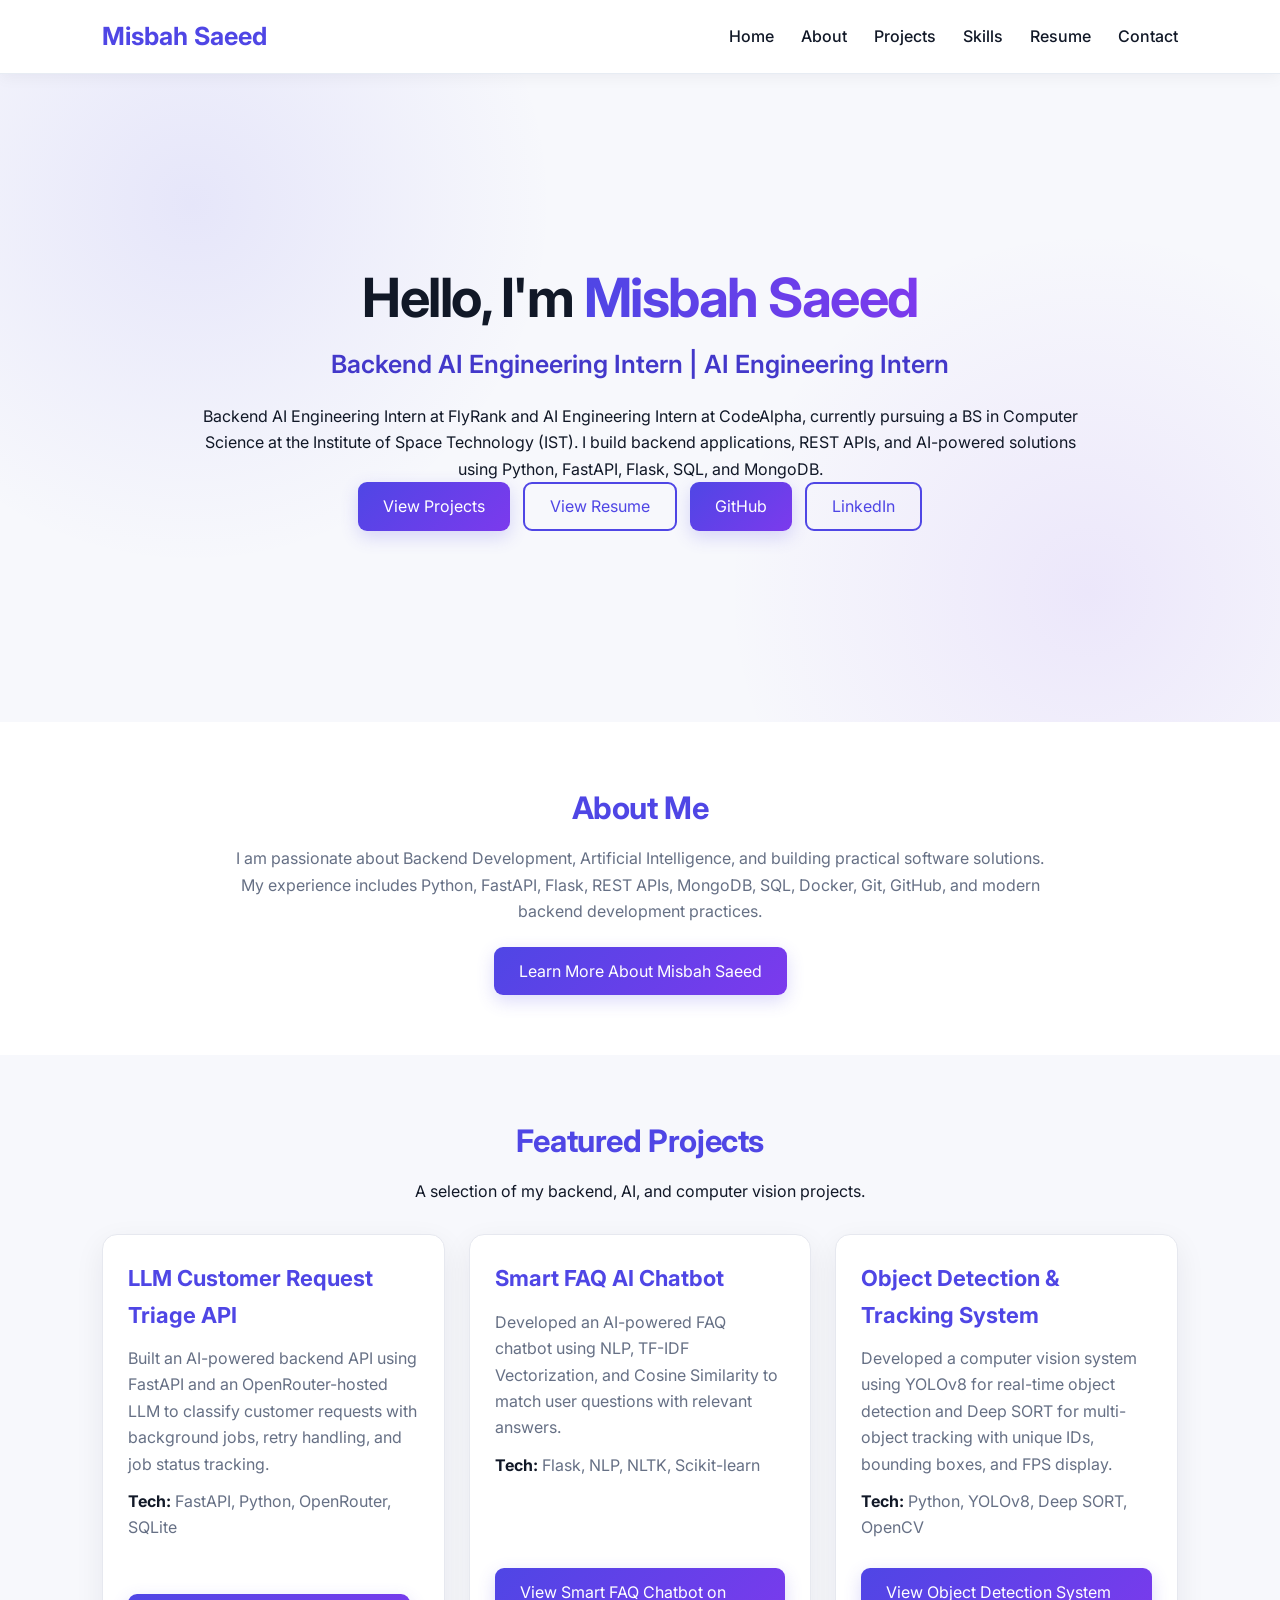
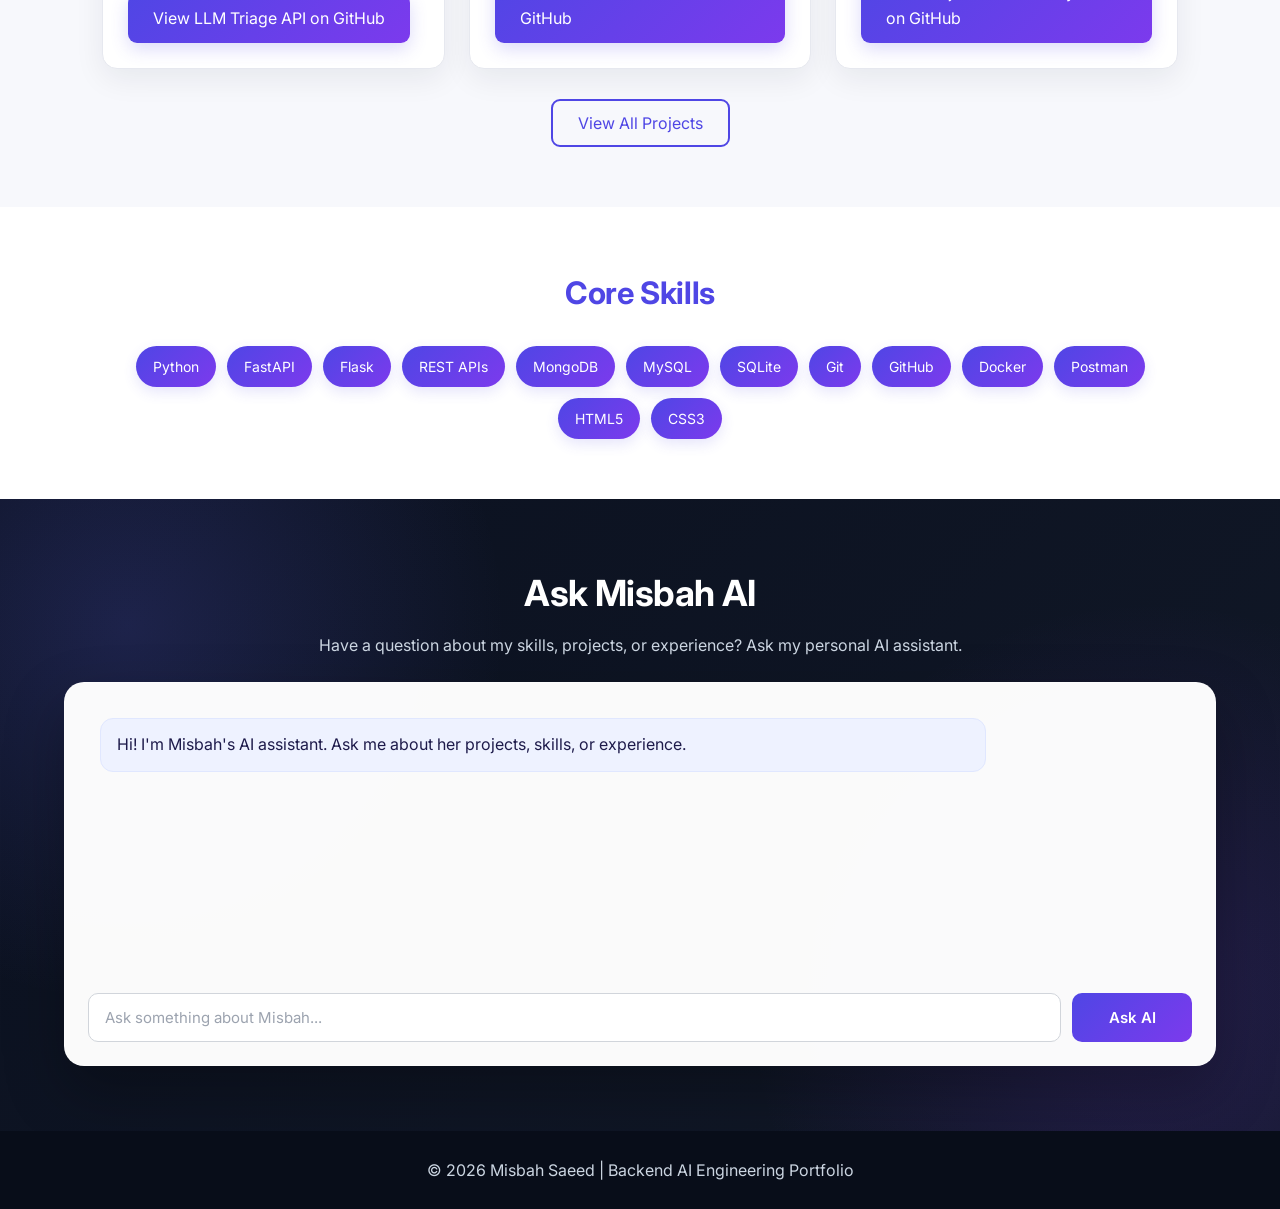
==== commit 22694abe: "Revert "Finalize portfolio design and resume download" This reverts commit aa499fe88ea20af5d47306b56" ====
--- a/index.html
+++ b/index.html
@@ -2,417 +2,384 @@
 <html lang="en">
 
 <head>
-    <meta charset="UTF-8">
-    <meta name="viewport" content="width=device-width, initial-scale=1.0">
-
-    <title>Misbah Saeed | Web Developer</title>
-
-    <meta name="description"
-        content="Misbah Saeed's portfolio showcasing web development, artificial intelligence, backend development, REST APIs, and software projects.">
-
-    <meta name="author" content="Misbah Saeed">
-
-    <link rel="preconnect" href="https://fonts.googleapis.com">
-    <link rel="preconnect" href="https://fonts.gstatic.com" crossorigin>
-
-    <link href="https://fonts.googleapis.com/css2?family=Inter:wght@300;400;500;600;700;800&display=swap"
-        rel="stylesheet">
-
-    <link rel="stylesheet" href="style.css">
+
+<meta charset="UTF-8">
+
+<meta name="viewport" content="width=device-width, initial-scale=1.0">
+
+<title>Misbah Saeed | Backend AI Engineer</title>
+
+<meta name="description"
+      content="Misbah Saeed's portfolio showcasing backend development, AI engineering, REST APIs, FastAPI, Flask, Python, and AI-powered projects.">
+
+<meta name="author" content="Misbah Saeed">
+
+<!-- Open Graph / Social Share Preview -->
+<meta property="og:title" content="Misbah Saeed | Backend AI Engineer">
+
+<meta property="og:description"
+      content="Explore Misbah Saeed's backend development and AI engineering projects, skills, and experience.">
+
+<meta property="og:type" content="website">
+
+<meta property="og:url"
+      content="https://misbahsaeed.netlify.app/">
+
+<!-- Twitter / X Social Share Preview -->
+<meta name="twitter:card" content="summary_large_image">
+
+<meta name="twitter:title"
+      content="Misbah Saeed | Backend AI Engineer">
+
+<meta name="twitter:description"
+      content="Backend development and AI engineering portfolio of Misbah Saeed.">
+
+<link rel="stylesheet" href="style.css">
+
+<link rel="preconnect" href="https://fonts.googleapis.com">
+
+<link rel="preconnect"
+      href="https://fonts.gstatic.com"
+      crossorigin>
+
+<link href="https://fonts.googleapis.com/css2?family=Inter:wght@300;400;500;600;700&display=swap"
+      rel="stylesheet">
+
 </head>
 
+
 <body>
 
-    <!-- HEADER -->
-
-    <header class="site-header">
-
-        <a href="index.html" class="logo">
-            Misbah<span>.</span>
+<!-- ================= HEADER ================= -->
+
+<header>
+
+    <div class="logo">
+        Misbah Saeed
+    </div>
+
+    <nav>
+
+        <a href="index.html">Home</a>
+
+        <a href="about.html">About</a>
+
+        <a href="projects.html">Projects</a>
+
+        <a href="skills.html">Skills</a>
+
+        <a href="resume.html">Resume</a>
+
+        <a href="contact.html">Contact</a>
+
+    </nav>
+
+</header>
+
+
+<!-- ================= MAIN CONTENT ================= -->
+
+<main id="main-content">
+
+
+    <!-- ================= HERO ================= -->
+
+    <section class="hero">
+
+        <div class="hero-text">
+
+            <h1>
+                Hello, I'm <span>Misbah Saeed</span>
+            </h1>
+
+            <h2>
+                Backend AI Engineering Intern | AI Engineering Intern
+            </h2>
+
+            <p>
+                Backend AI Engineering Intern at FlyRank and AI Engineering Intern at
+                CodeAlpha, currently pursuing a BS in Computer Science at the Institute
+                of Space Technology (IST). I build backend applications, REST APIs,
+                and AI-powered solutions using Python, FastAPI, Flask, SQL, and MongoDB.
+            </p>
+
+            <div class="buttons">
+
+                <a href="projects.html" class="btn">
+                    View Projects
+                </a>
+
+                <a href="resume.html" class="btn-outline">
+                    View Resume
+                </a>
+
+                <a href="https://github.com/Misbah1l"
+                   class="btn"
+                   target="_blank"
+                   rel="noopener noreferrer">
+                    GitHub
+                </a>
+
+                <a href="https://www.linkedin.com/in/misbah-saeed-4272b83a9"
+                   class="btn-outline"
+                   target="_blank"
+                   rel="noopener noreferrer">
+                    LinkedIn
+                </a>
+
+            </div>
+
+        </div>
+
+    </section>
+
+
+    <!-- ================= ABOUT PREVIEW ================= -->
+
+    <section class="about-preview">
+
+        <h2>About Me</h2>
+
+        <p>
+            I am passionate about Backend Development, Artificial Intelligence,
+            and building practical software solutions. My experience includes
+            Python, FastAPI, Flask, REST APIs, MongoDB, SQL, Docker,
+            Git, GitHub, and modern backend development practices.
+        </p>
+
+        <a href="about.html" class="btn">
+            Learn More About Misbah Saeed
         </a>
 
-        <nav>
-            <a href="index.html" class="active">Home</a>
-            <a href="about.html">About</a>
-            <a href="projects.html">Projects</a>
-            <a href="skills.html">Skills</a>
-            <a href="resume.html">Resume</a>
-            <a href="contact.html">Contact</a>
-        </nav>
-
-    </header>
-
-
-    <main>
-
-        <!-- HERO -->
-
-        <section class="hero">
-
-            <div class="hero-shape shape-one"></div>
-            <div class="hero-shape shape-two"></div>
-            <div class="hero-shape shape-three"></div>
-
-            <div class="hero-content">
-
-                <div class="hero-text reveal">
-
-                    <div class="hero-label">
-                        WEB DEVELOPER • AI ENTHUSIAST
+    </section>
+
+
+    <!-- ================= FEATURED PROJECTS ================= -->
+
+    <section class="featured-projects">
+
+        <h2>Featured Projects</h2>
+
+        <p>
+            A selection of my backend, AI, and computer vision projects.
+        </p>
+
+        <div class="project-grid">
+
+
+            <!-- LLM Customer Request Triage API -->
+
+            <div class="card">
+
+                <h3>
+                    LLM Customer Request Triage API
+                </h3>
+
+                <p>
+                    Built an AI-powered backend API using FastAPI and an
+                    OpenRouter-hosted LLM to classify customer requests with
+                    background jobs, retry handling, and job status tracking.
+                </p>
+
+                <p>
+                    <strong>Tech:</strong>
+                    FastAPI, Python, OpenRouter, SQLite
+                </p>
+
+                <div class="project-links">
+
+                    <a href="https://github.com/Misbah1l/flyrank-llm-triage-api"
+                       class="btn"
+                       target="_blank"
+                       rel="noopener noreferrer">
+                        View LLM Triage API on GitHub
+                    </a>
+
+                </div>
+
+            </div>
+
+
+            <!-- Smart FAQ AI Chatbot -->
+
+            <div class="card">
+
+                <h3>
+                    Smart FAQ AI Chatbot
+                </h3>
+
+                <p>
+                    Developed an AI-powered FAQ chatbot using NLP,
+                    TF-IDF Vectorization, and Cosine Similarity to match
+                    user questions with relevant answers.
+                </p>
+
+                <p>
+                    <strong>Tech:</strong>
+                    Flask, NLP, NLTK, Scikit-learn
+                </p>
+
+                <div class="project-links">
+
+                    <a href="https://github.com/Misbah1l/CodeAlpha_FAQChatbot"
+                       class="btn"
+                       target="_blank"
+                       rel="noopener noreferrer">
+                        View Smart FAQ Chatbot on GitHub
+                    </a>
+
+                </div>
+
+            </div>
+
+
+            <!-- Object Detection & Tracking System -->
+
+            <div class="card">
+
+                <h3>
+                    Object Detection & Tracking System
+                </h3>
+
+                <p>
+                    Developed a computer vision system using YOLOv8 for
+                    real-time object detection and Deep SORT for multi-object
+                    tracking with unique IDs, bounding boxes, and FPS display.
+                </p>
+
+                <p>
+                    <strong>Tech:</strong>
+                    Python, YOLOv8, Deep SORT, OpenCV
+                </p>
+
+                <div class="project-links">
+
+                    <a href="https://github.com/Misbah1l/CodeAlpha_Object_Detection_Tracking_System"
+                       class="btn"
+                       target="_blank"
+                       rel="noopener noreferrer">
+                        View Object Detection System on GitHub
+                    </a>
+
+                </div>
+
+            </div>
+
+
+        </div>
+
+
+        <div class="project-view-all">
+
+            <a href="projects.html" class="btn-outline">
+                View All Projects
+            </a>
+
+        </div>
+
+    </section>
+
+
+    <!-- ================= SKILLS ================= -->
+
+    <section class="skills-preview">
+
+        <h2>Core Skills</h2>
+
+        <div class="skills">
+
+            <span>Python</span>
+
+            <span>FastAPI</span>
+
+            <span>Flask</span>
+
+            <span>REST APIs</span>
+
+            <span>MongoDB</span>
+
+            <span>MySQL</span>
+
+            <span>SQLite</span>
+
+            <span>Git</span>
+
+            <span>GitHub</span>
+
+            <span>Docker</span>
+
+            <span>Postman</span>
+
+            <span>HTML5</span>
+
+            <span>CSS3</span>
+
+        </div>
+
+    </section>
+
+
+    <!-- ================= AI ASSISTANT ================= -->
+
+    <section class="ai-assistant" id="ai-assistant">
+
+        <div class="ai-container">
+
+            <h2>Ask Misbah AI</h2>
+
+            <p class="ai-description">
+                Have a question about my skills, projects, or experience?
+                Ask my personal AI assistant.
+            </p>
+
+            <div class="chat-box">
+
+                <div id="chat-messages" class="chat-messages">
+
+                    <div class="ai-message">
+                        Hi! I'm Misbah's AI assistant. Ask me about her
+                        projects, skills, or experience.
                     </div>
 
-                    <h1>
-                        Hello, I'm
-                        <span>Misbah Saeed.</span>
-                    </h1>
-
-                    <h2>
-                        Building modern digital experiences
-                        <br>
-                        with code and creativity.
-                    </h2>
-
-                    <p class="hero-description">
-                        A Computer Science student passionate about web development,
-                        artificial intelligence, and software engineering. I enjoy
-                        turning ideas into practical, responsive, and user-focused
-                        digital experiences.
-                    </p>
-
-                    <div class="buttons">
-
-                        <a href="projects.html" class="btn">
-                            Explore My Work
-                        </a>
-
-                        <a href="about.html" class="btn-outline">
-                            Get To Know Me
-                        </a>
-
-                        <a href="https://github.com/Misbah1l"
-                            class="text-link"
-                            target="_blank"
-                            rel="noopener noreferrer">
-                            GitHub ↗
-                        </a>
-
-                    </div>
-
-                </div>
-
-
-                <!-- ANIMATED 3D STYLE OBJECT -->
-
-                <div class="hero-visual reveal">
-
-                    <div class="orbit orbit-one"></div>
-                    <div class="orbit orbit-two"></div>
-                    <div class="orbit orbit-three"></div>
-
-                    <div class="tech-orb">
-
-                        <div class="orb-core">
-                            &lt;/&gt;
-                        </div>
-
-                        <div class="orb-ring ring-one"></div>
-                        <div class="orb-ring ring-two"></div>
-
-                    </div>
-
-                    <div class="floating-card card-top">
-                        <span>WEB</span>
-                    </div>
-
-                    <div class="floating-card card-bottom">
-                        <span>AI</span>
-                    </div>
-
-                </div>
-
-            </div>
-
-        </section>
-
-
-        <!-- ABOUT PREVIEW -->
-
-        <section class="about-preview reveal">
-
-            <div class="about-preview-inner">
-
-                <div class="section-label">
-                    GET TO KNOW ME
-                </div>
-
-                <h2>
-                    Turning ideas into
-                    <span>real solutions.</span>
-                </h2>
-
-                <p>
-                    I am a Computer Science student with a strong interest in
-                    web development, artificial intelligence, and software
-                    engineering.
-                </p>
-
-                <p>
-                    My work focuses on building practical applications,
-                    responsive interfaces, REST APIs, and AI-powered solutions
-                    using modern development technologies.
-                </p>
-
-                <a href="about.html" class="about-link">
-                    More about me <span>→</span>
-                </a>
-
-            </div>
-
-        </section>
-
-
-        <!-- FEATURED PROJECTS -->
-
-        <section class="featured-projects">
-
-            <div class="section-heading reveal">
-
-                <div class="section-label">
-                    SELECTED WORK
-                </div>
-
-                <h2>
-                    Featured Projects
-                </h2>
-
-                <p>
-                    A selection of projects I've built while exploring
-                    development, AI, and computer vision.
-                </p>
-
-            </div>
-
-
-            <div class="project-grid">
-
-
-                <article class="card reveal">
-
-                    <div class="card-number">
-                        01
-                    </div>
-
-                    <h3>
-                        LLM Customer Request Triage API
-                    </h3>
-
-                    <p>
-                        An AI-powered backend API designed to classify
-                        customer requests, manage background jobs, and
-                        track processing status.
-                    </p>
-
-                    <div class="tech-tags">
-                        <span>FastAPI</span>
-                        <span>Python</span>
-                        <span>SQLite</span>
-                    </div>
-
-                    <a href="https://github.com/Misbah1l/flyrank-llm-triage-api"
-                        class="card-link"
-                        target="_blank"
-                        rel="noopener noreferrer">
-                        GitHub Repo ↗
-                    </a>
-
-                </article>
-
-
-                <article class="card reveal">
-
-                    <div class="card-number">
-                        02
-                    </div>
-
-                    <h3>
-                        Smart FAQ AI Chatbot
-                    </h3>
-
-                    <p>
-                        An NLP-based chatbot that uses TF-IDF vectorization
-                        and cosine similarity to match questions with
-                        relevant answers.
-                    </p>
-
-                    <div class="tech-tags">
-                        <span>Flask</span>
-                        <span>NLP</span>
-                        <span>NLTK</span>
-                    </div>
-
-                    <a href="https://github.com/Misbah1l/CodeAlpha_FAQChatbot"
-                        class="card-link"
-                        target="_blank"
-                        rel="noopener noreferrer">
-                        GitHub Repo ↗
-                    </a>
-
-                </article>
-
-
-                <article class="card reveal">
-
-                    <div class="card-number">
-                        03
-                    </div>
-
-                    <h3>
-                        Object Detection & Tracking
-                    </h3>
-
-                    <p>
-                        A computer vision system using YOLOv8 and Deep SORT
-                        for real-time object detection, tracking, and
-                        identification.
-                    </p>
-
-                    <div class="tech-tags">
-                        <span>YOLOv8</span>
-                        <span>OpenCV</span>
-                        <span>Python</span>
-                    </div>
-
-                    <a href="https://github.com/Misbah1l/CodeAlpha_Object_Detection_Tracking_System"
-                        class="card-link"
-                        target="_blank"
-                        rel="noopener noreferrer">
-                        GitHub Repo ↗
-                    </a>
-
-                </article>
-
-            </div>
-
-
-            <div class="project-view-all reveal">
-
-                <a href="projects.html" class="btn-outline">
-                            View All Projects
-                </a>
-
-            </div>
-
-        </section>
-
-
-        <!-- SKILLS -->
-
-        <section class="skills-preview">
-
-            <div class="section-heading reveal">
-
-                <div class="section-label">
-                    WHAT I WORK WITH
-                </div>
-
-                <h2>
-                    Core Skills
-                </h2>
-
-            </div>
-
-
-            <div class="skills">
-
-                <span class="reveal">HTML5</span>
-                <span class="reveal">CSS3</span>
-                <span class="reveal">JavaScript</span>
-                <span class="reveal">Python</span>
-                <span class="reveal">FastAPI</span>
-                <span class="reveal">Flask</span>
-                <span class="reveal">REST APIs</span>
-                <span class="reveal">MongoDB</span>
-                <span class="reveal">MySQL</span>
-                <span class="reveal">SQLite</span>
-                <span class="reveal">Git</span>
-                <span class="reveal">GitHub</span>
-                <span class="reveal">Docker</span>
-
-            </div>
-
-        </section>
-
-
-        <!-- AI ASSISTANT -->
-
-        <section class="ai-assistant" id="ai-assistant">
-
-            <div class="ai-container reveal">
-
-                <div class="ai-label">
-                    INTERACTIVE AI
-                </div>
-
-                <h2>
-                    Ask Misbah AI
-                </h2>
-
-                <p class="ai-description">
-                    Curious about my projects, skills, or experience?
-                    Ask my personal AI assistant.
-                </p>
-
-
-                <div class="chat-box">
-
-                    <div id="chat-messages" class="chat-messages">
-
-                        <div class="ai-message">
-                            Hi! I'm Misbah's AI assistant.
-                            Ask me about her projects,
-                            skills, or experience.
-                        </div>
-
-                    </div>
-
-
-                    <div class="chat-input-area">
-
-                        <input
-                            type="text"
-                            id="chat-input"
-                            placeholder="Ask something about Misbah..."
-                            autocomplete="off">
-
-                        <button id="chat-send">
-                            Ask AI
-                        </button>
-
-                    </div>
-
-                </div>
-
-            </div>
-
-        </section>
-
-    </main>
-
-
-    <!-- FOOTER -->
-
-    <footer>
-
-        <p>
-            © 2026 Misbah Saeed
-            <span>|</span>
-            Web Developer Portfolio
-        </p>
-
-    </footer>
-
-
-    <script src="script.js"></script>
+                </div>
+
+                <div class="chat-input-area">
+
+                    <input
+                        type="text"
+                        id="chat-input"
+                        placeholder="Ask something about Misbah..."
+                        autocomplete="off"
+                    />
+
+                    <button id="chat-send">
+                        Ask AI
+                    </button>
+
+                </div>
+
+            </div>
+
+        </div>
+
+    </section>
+
+
+</main>
+
+
+<!-- ================= FOOTER ================= -->
+
+<footer>
+
+    <p>
+        © 2026 Misbah Saeed | Backend AI Engineering Portfolio
+    </p>
+
+</footer>
+
+
+<script src="script.js?v=2"></script>
 
 </body>
 
--- a/style.css
+++ b/style.css
@@ -1,3698 +1,941 @@
-/* =========================================================
-   MISBAH SAEED PORTFOLIO
-   FINAL STYLE SHEET
-   ========================================================= */
-
-/* =========================================================
-   ROOT
-   ========================================================= */
-
-:root {
-    --bg: #070a18;
-    --bg-soft: #0b0f24;
-    --bg-card: rgba(18, 23, 49, 0.72);
-
-    --purple: #9b7cff;
-    --purple-light: #b49cff;
-    --purple-dark: #7655e8;
-
-    --blue: #27d9ff;
-    --blue-dark: #18a9d1;
-
-    --text: #f7f7ff;
-    --text-soft: #d5d6e8;
-    --muted: #9ca3c7;
-
-    --border: rgba(155, 124, 255, 0.20);
-    --border-blue: rgba(39, 217, 255, 0.20);
-
-    --shadow:
-        0 25px 70px rgba(0, 0, 0, 0.40);
-
-    --glow-purple:
-        0 0 45px rgba(155, 124, 255, 0.25);
-
-    --glow-blue:
-        0 0 45px rgba(39, 217, 255, 0.18);
-}
-
-
-/* =========================================================
-   RESET
-   ========================================================= */
-
-* {
-    margin: 0;
-    padding: 0;
-    box-sizing: border-box;
-}
-
-html {
-    scroll-behavior: smooth;
-}
-
-body {
-    font-family: "Inter", sans-serif;
+/* ================= GLOBAL ================= */
+
+*{
+    margin:0;
+    padding:0;
+    box-sizing:border-box;
+    font-family:'Inter',sans-serif;
+}
+
+:root{
+    --bg:#F7F8FC;
+    --surface:#FFFFFF;
+    --surface-soft:#F1F3F8;
+
+    --text:#111827;
+    --text-muted:#667085;
+
+    --primary:#4F46E5;
+    --primary-dark:#4338CA;
+    --secondary:#7C3AED;
+    --accent:#06B6D4;
+
+    --dark:#0B1120;
+    --dark-soft:#172033;
+
+    --border:#E6E8EF;
+
+    --shadow:0 10px 30px rgba(15,23,42,.07);
+    --shadow-hover:0 18px 40px rgba(15,23,42,.12);
+}
+
+html{
+    scroll-behavior:smooth;
+}
+
+body{
+    background:var(--bg);
+    color:var(--text);
+    line-height:1.65;
+}
+
+
+/* ================= HEADER ================= */
+
+header{
+    display:flex;
+    justify-content:space-between;
+    align-items:center;
+
+    padding:16px 8%;
+
+    background:rgba(255,255,255,.96);
+    backdrop-filter:blur(14px);
+
+    border-bottom:1px solid rgba(226,232,240,.8);
+
+    box-shadow:0 3px 15px rgba(15,23,42,.05);
+
+    position:sticky;
+    top:0;
+    z-index:1000;
+}
+
+.logo{
+    font-size:25px;
+    font-weight:700;
+    color:var(--primary);
+}
+
+nav a{
+    text-decoration:none;
+    margin-left:23px;
+    color:var(--text);
+    font-weight:500;
+    transition:.3s ease;
+}
+
+nav a:hover{
+    color:var(--primary);
+}
+
+
+/* ================= HERO ================= */
+
+.hero{
+    min-height:72vh;
+
+    display:flex;
+    justify-content:center;
+    align-items:center;
+
+    text-align:center;
+
+    padding:65px 8%;
+
+    position:relative;
+    overflow:hidden;
+
     background:
         radial-gradient(
-            circle at 15% 15%,
-            rgba(118, 85, 232, 0.10),
+            circle at 15% 20%,
+            rgba(79,70,229,.10),
             transparent 30%
         ),
         radial-gradient(
-            circle at 85% 25%,
-            rgba(39, 217, 255, 0.06),
-            transparent 28%
+            circle at 85% 80%,
+            rgba(124,58,237,.09),
+            transparent 30%
+        );
+}
+
+.hero-text{
+    max-width:900px;
+    position:relative;
+    z-index:1;
+}
+
+.hero-label,
+.section-label,
+.ai-label{
+    display:inline-block;
+
+    color:var(--primary);
+
+    font-size:12px;
+    font-weight:700;
+
+    letter-spacing:2px;
+
+    margin-bottom:10px;
+}
+
+.hero h1{
+    font-size:54px;
+    line-height:1.2;
+
+    margin-bottom:13px;
+
+    letter-spacing:-1.5px;
+}
+
+.hero h1 span{
+    background:linear-gradient(
+        90deg,
+        var(--primary),
+        var(--secondary)
+    );
+
+    -webkit-background-clip:text;
+    -webkit-text-fill-color:transparent;
+    background-clip:text;
+}
+
+.hero h2{
+    color:#4338CA;
+
+    margin-bottom:18px;
+
+    font-size:25px;
+    font-weight:600;
+}
+
+.hero-description{
+    max-width:780px;
+
+    margin:0 auto 28px;
+
+    font-size:17px;
+
+    color:var(--text-muted);
+}
+
+.buttons{
+    display:flex;
+    justify-content:center;
+
+    gap:13px;
+
+    flex-wrap:wrap;
+}
+
+
+/* ================= BUTTONS ================= */
+
+.btn{
+    display:inline-block;
+
+    background:linear-gradient(
+        135deg,
+        var(--primary),
+        var(--secondary)
+    );
+
+    color:#fff;
+
+    text-decoration:none;
+
+    padding:11px 25px;
+
+    border-radius:9px;
+
+    border:none;
+
+    transition:.3s ease;
+
+    box-shadow:
+        0 6px 18px rgba(79,70,229,.20);
+}
+
+.btn:hover{
+    transform:translateY(-2px);
+
+    box-shadow:
+        0 10px 24px rgba(79,70,229,.28);
+}
+
+.btn-outline{
+    display:inline-block;
+
+    border:2px solid var(--primary);
+
+    color:var(--primary);
+
+    background:transparent;
+
+    text-decoration:none;
+
+    padding:9px 25px;
+
+    border-radius:9px;
+
+    transition:.3s ease;
+}
+
+.btn-outline:hover{
+    background:var(--primary);
+
+    color:#fff;
+
+    transform:translateY(-2px);
+}
+
+
+/* ================= COMMON SECTION ================= */
+
+.about-preview,
+.featured-projects,
+.skills-preview{
+    padding:60px 8%;
+    text-align:center;
+}
+
+.section-inner{
+    max-width:1150px;
+    margin:0 auto;
+}
+
+.about-preview{
+    background:#FFFFFF;
+}
+
+.featured-projects{
+    background:#F7F8FC;
+}
+
+.skills-preview{
+    background:#FFFFFF;
+}
+
+.about-preview h2,
+.featured-projects h2,
+.skills-preview h2{
+    font-size:31px;
+
+    color:var(--primary);
+
+    margin-bottom:12px;
+
+    letter-spacing:-.4px;
+}
+
+.about-preview p{
+    max-width:820px;
+
+    margin:0 auto;
+
+    font-size:16px;
+
+    color:var(--text-muted);
+}
+
+.about-preview .btn{
+    margin-top:22px;
+}
+
+.section-description{
+    color:var(--text-muted);
+}
+
+
+/* ================= PROJECTS ================= */
+
+.project-grid{
+    display:grid;
+
+    grid-template-columns:
+        repeat(auto-fit,minmax(280px,1fr));
+
+    gap:24px;
+
+    margin-top:30px;
+
+    align-items:stretch;
+}
+
+.card{
+    background:var(--surface);
+
+    padding:25px;
+
+    border:1px solid var(--border);
+
+    border-radius:15px;
+
+    box-shadow:var(--shadow);
+
+    transition:.3s ease;
+
+    display:flex;
+    flex-direction:column;
+
+    height:100%;
+
+    text-align:left;
+}
+
+.card:hover{
+    transform:translateY(-6px);
+
+    box-shadow:var(--shadow-hover);
+
+    border-color:rgba(79,70,229,.20);
+}
+
+.card-number{
+    color:var(--secondary);
+
+    font-size:12px;
+    font-weight:700;
+
+    letter-spacing:1px;
+
+    margin-bottom:10px;
+}
+
+.card h3{
+    margin-bottom:12px;
+
+    color:var(--primary);
+
+    font-size:22px;
+}
+
+.card p{
+    color:var(--text-muted);
+
+    margin-bottom:11px;
+}
+
+.card p strong{
+    color:var(--text);
+}
+
+
+/* ================= PROJECT BUTTONS ================= */
+
+.project-links{
+    margin-top:auto;
+
+    padding-top:16px;
+
+    display:flex;
+
+    justify-content:flex-start;
+
+    align-items:center;
+}
+
+
+/* ================= VIEW ALL ================= */
+
+.project-view-all{
+    margin-top:30px;
+    text-align:center;
+}
+
+
+/* ================= SKILLS ================= */
+
+.skills{
+    display:flex;
+
+    justify-content:center;
+
+    flex-wrap:wrap;
+
+    gap:11px;
+
+    margin-top:28px;
+}
+
+.skills span{
+    background:linear-gradient(
+        135deg,
+        var(--primary),
+        var(--secondary)
+    );
+
+    color:#fff;
+
+    padding:9px 17px;
+
+    border-radius:30px;
+
+    font-size:14px;
+
+    box-shadow:
+        0 5px 14px rgba(79,70,229,.14);
+
+    transition:.3s ease;
+}
+
+.skills span:hover{
+    transform:translateY(-3px);
+
+    box-shadow:
+        0 8px 20px rgba(79,70,229,.22);
+}
+
+
+/* ================= AI ASSISTANT ================= */
+
+.ai-assistant{
+    padding:65px 5%;
+
+    position:relative;
+
+    overflow:hidden;
+
+    background:
+        radial-gradient(
+            circle at 10% 20%,
+            rgba(99,102,241,.20),
+            transparent 30%
         ),
-        var(--bg);
-
-    color: var(--text);
-    line-height: 1.7;
-    min-height: 100vh;
-    overflow-x: hidden;
-
-    -webkit-font-smoothing: antialiased;
-}
-
-body::before {
-    content: "";
-    position: fixed;
-    inset: 0;
-
-    background-image:
-        linear-gradient(
-            rgba(255, 255, 255, 0.018) 1px,
-            transparent 1px
+        radial-gradient(
+            circle at 90% 80%,
+            rgba(124,58,237,.18),
+            transparent 32%
         ),
         linear-gradient(
-            90deg,
-            rgba(255, 255, 255, 0.018) 1px,
-            transparent 1px
+            135deg,
+            #0B1120,
+            #111827
         );
-
-    background-size: 70px 70px;
-
-    pointer-events: none;
-    z-index: -2;
-}
-
-a {
-    color: inherit;
-    text-decoration: none;
-}
-
-button,
-input {
-    font-family: inherit;
-}
-
-img {
-    max-width: 100%;
-}
-
-::selection {
-    background: rgba(155, 124, 255, 0.35);
-    color: #fff;
-}
-
-
-/* =========================================================
-   PAGE ANIMATION
-   ========================================================= */
-
-body {
-    animation: pageFade 0.55s ease;
-}
-
-@keyframes pageFade {
-    from {
-        opacity: 0;
-        transform: translateY(8px);
-    }
-
-    to {
-        opacity: 1;
-        transform: translateY(0);
-    }
-}
-
-
-/* =========================================================
-   HEADER
-   ========================================================= */
-
-.site-header,
-header {
-    width: 100%;
-    height: 82px;
-
-    display: flex;
-    align-items: center;
-    justify-content: space-between;
-
-    padding: 0 6.5%;
-
-    position: relative;
-    z-index: 100;
-
-    background: rgba(7, 10, 24, 0.78);
-    border-bottom: 1px solid rgba(155, 124, 255, 0.12);
-
-    backdrop-filter: blur(18px);
-    -webkit-backdrop-filter: blur(18px);
-}
-
-.logo {
-    font-size: 23px;
-    font-weight: 800;
-    letter-spacing: -0.04em;
-
-    color: #fff;
-
-    transition: 0.3s ease;
-}
-
-.logo span {
-    color: var(--purple);
-}
-
-.logo:hover {
-    transform: translateY(-2px);
-    color: var(--purple-light);
-}
-
-nav {
-    display: flex;
-    align-items: center;
-    gap: 31px;
-}
-
-nav a {
-    position: relative;
-
-    color: #c8c9dc;
-
-    font-size: 15px;
-    font-weight: 600;
-
-    transition:
-        color 0.3s ease,
-        transform 0.3s ease;
-}
-
-nav a::after {
-    content: "";
-
-    position: absolute;
-    left: 50%;
-    bottom: -10px;
-
-    width: 0;
-    height: 2px;
-
-    transform: translateX(-50%);
-
-    background: linear-gradient(
-        90deg,
-        var(--blue),
-        var(--purple)
+}
+
+.ai-container{
+    max-width:1200px;
+
+    margin:0 auto;
+
+    text-align:center;
+
+    position:relative;
+    z-index:1;
+}
+
+.ai-label{
+    color:#A5B4FC;
+}
+
+.ai-container h2{
+    font-size:36px;
+
+    color:#FFFFFF;
+
+    margin-bottom:8px;
+
+    letter-spacing:-.6px;
+}
+
+.ai-description{
+    color:#CBD5E1;
+
+    font-size:16px;
+
+    margin-bottom:24px;
+}
+
+
+/* ================= CHAT BOX ================= */
+
+.chat-box{
+    width:100%;
+
+    background:rgba(255,255,255,.98);
+
+    border:1px solid rgba(255,255,255,.25);
+
+    border-radius:20px;
+
+    padding:23px;
+
+    box-shadow:
+        0 25px 60px rgba(0,0,0,.28);
+
+    text-align:left;
+}
+
+.chat-messages{
+    min-height:270px;
+
+    max-height:450px;
+
+    overflow-y:auto;
+
+    padding:12px;
+
+    margin-bottom:17px;
+
+    scroll-behavior:smooth;
+}
+
+
+/* ================= CHAT MESSAGES ================= */
+
+.ai-message,
+.user-message{
+    padding:13px 16px;
+
+    margin-bottom:12px;
+
+    border-radius:13px;
+
+    max-width:82%;
+
+    line-height:1.6;
+
+    word-wrap:break-word;
+}
+
+.ai-message{
+    background:#EEF2FF;
+
+    color:#1E1B4B;
+
+    border:1px solid #E0E7FF;
+
+    margin-right:auto;
+}
+
+.user-message{
+    background:linear-gradient(
+        135deg,
+        var(--primary),
+        var(--secondary)
     );
 
-    border-radius: 20px;
-
-    transition: width 0.3s ease;
-}
-
-nav a:hover {
-    color: #fff;
-    transform: translateY(-1px);
-}
-
-nav a:hover::after,
-nav a.active::after {
-    width: 100%;
-}
-
-nav a.active {
-    color: #fff;
-}
-
-
-/* =========================================================
-   COMMON
-   ========================================================= */
-
-main {
-    width: 100%;
-}
-
-section {
-    position: relative;
-}
-
-.section-label {
-    display: inline-block;
-
-    color: var(--purple-light);
-
-    font-size: 12px;
-    font-weight: 800;
-
-    letter-spacing: 0.18em;
-    text-transform: uppercase;
-}
-
-.section-heading {
-    width: 100%;
-    max-width: 850px;
-
-    margin: 0 auto 65px;
-
-    text-align: center;
-}
-
-.section-heading h2 {
-    margin-top: 14px;
-
-    font-size: clamp(34px, 4vw, 50px);
-    line-height: 1.12;
-    letter-spacing: -0.045em;
-}
-
-.section-heading h2 span {
-    color: var(--purple-light);
-}
-
-.section-heading p {
-    max-width: 650px;
-
-    margin: 18px auto 0;
-
-    color: var(--muted);
-    font-size: 16px;
-}
-
-
-/* =========================================================
-   BUTTONS
-   ========================================================= */
-
-.btn,
-.btn-outline {
-    display: inline-flex;
-    align-items: center;
-    justify-content: center;
-
-    min-height: 50px;
-
-    padding: 0 23px;
-
-    border-radius: 12px;
-
-    font-size: 14px;
-    font-weight: 700;
-
-    transition:
-        transform 0.3s ease,
-        box-shadow 0.3s ease,
-        border-color 0.3s ease,
-        background 0.3s ease;
-}
-
-.btn {
-    color: #fff;
-
-    background:
-        linear-gradient(
-            135deg,
-            var(--purple-dark),
-            var(--purple)
-        );
+    color:#FFFFFF;
+
+    margin-left:auto;
+}
+
+
+/* ================= MARKDOWN RESPONSE ================= */
+
+.ai-message p{
+    margin:0 0 9px;
+}
+
+.ai-message p:last-child{
+    margin-bottom:0;
+}
+
+.ai-message ul,
+.ai-message ol{
+    margin:8px 0 8px 22px;
+    padding:0;
+}
+
+.ai-message li{
+    margin-bottom:6px;
+}
+
+.ai-message li:last-child{
+    margin-bottom:0;
+}
+
+.ai-message strong{
+    color:#312E81;
+    font-weight:700;
+}
+
+.ai-message code{
+    background:#E0E7FF;
+    padding:2px 5px;
+    border-radius:4px;
+    font-size:.9em;
+}
+
+/* ================= AI RESPONSE FORMATTING ================= */
+
+.ai-message p{
+    margin:0 0 10px;
+}
+
+.ai-message p:last-child{
+    margin-bottom:0;
+}
+
+.ai-message ul{
+    margin:8px 0 4px 20px;
+    padding-left:18px;
+}
+
+.ai-message li{
+    margin-bottom:9px;
+    padding-left:3px;
+}
+
+.ai-message strong{
+    color:#312E81;
+    font-weight:700;
+}
+
+/* ================= CHAT INPUT ================= */
+
+.chat-input-area{
+    display:flex;
+    gap:11px;
+}
+
+#chat-input{
+    flex:1;
+
+    padding:14px 16px;
+
+    border:1px solid #D1D5DB;
+
+    border-radius:10px;
+
+    font-size:15px;
+
+    color:var(--text);
+
+    background:#FFFFFF;
+
+    outline:none;
+
+    transition:.3s ease;
+}
+
+#chat-input:focus{
+    border-color:var(--primary);
 
     box-shadow:
-        0 12px 35px rgba(118, 85, 232, 0.28);
-
-    border: 1px solid rgba(180, 156, 255, 0.35);
-}
-
-.btn:hover {
-    transform: translateY(-3px);
+        0 0 0 3px rgba(79,70,229,.10);
+}
+
+#chat-input::placeholder{
+    color:#9CA3AF;
+}
+
+#chat-send{
+    min-width:120px;
+
+    padding:14px 22px;
+
+    border:none;
+
+    border-radius:10px;
+
+    background:linear-gradient(
+        135deg,
+        var(--primary),
+        var(--secondary)
+    );
+
+    color:#FFFFFF;
+
+    font-size:15px;
+
+    font-weight:600;
+
+    cursor:pointer;
+
+    transition:.3s ease;
+}
+
+#chat-send:hover{
+    transform:translateY(-2px);
 
     box-shadow:
-        0 18px 45px rgba(118, 85, 232, 0.42);
-}
-
-.btn-outline {
-    color: #e7e5ff;
-
-    background: rgba(255, 255, 255, 0.025);
-
-    border: 1px solid rgba(155, 124, 255, 0.28);
-}
-
-.btn-outline:hover {
-    transform: translateY(-3px);
-
-    border-color: var(--purple);
-
-    background: rgba(155, 124, 255, 0.08);
-
-    box-shadow:
-        0 12px 35px rgba(118, 85, 232, 0.15);
-}
-
-
-/* =========================================================
-   HOME — HERO
-   ========================================================= */
-
-.hero {
-    min-height: calc(100vh - 82px);
-
-    padding: 65px 6.5% 70px;
-
-    display: flex;
-    align-items: center;
-
-    position: relative;
-    overflow: hidden;
-}
-
-.hero::before {
-    content: "";
-
-    position: absolute;
-
-    width: 600px;
-    height: 600px;
-
-    top: -230px;
-    left: -200px;
-
-    background:
-        radial-gradient(
-            circle,
-            rgba(118, 85, 232, 0.14),
-            transparent 70%
-        );
-
-    pointer-events: none;
-}
-
-.hero::after {
-    content: "";
-
-    position: absolute;
-
-    width: 550px;
-    height: 550px;
-
-    right: -220px;
-    bottom: -260px;
-
-    background:
-        radial-gradient(
-            circle,
-            rgba(39, 217, 255, 0.08),
-            transparent 70%
-        );
-
-    pointer-events: none;
-}
-
-
-/* IMPORTANT:
-   Desktop = text LEFT + 3D object RIGHT
-*/
-
-.hero-content {
-    width: 100%;
-    max-width: 1240px;
-
-    margin: 0 auto;
-
-    display: grid;
-
-    grid-template-columns:
-        minmax(0, 1fr)
-        minmax(460px, 0.9fr);
-
-    align-items: center;
-
-    gap: 55px;
-
-    position: relative;
-    z-index: 5;
-}
-
-.hero-text {
-    grid-column: 1;
-
-    position: relative;
-    z-index: 10;
-}
-
-.hero-label {
-    display: inline-flex;
-    align-items: center;
-
-    margin-bottom: 22px;
-
-    color: var(--blue);
-
-    font-size: 12px;
-    font-weight: 800;
-
-    letter-spacing: 0.17em;
-}
-
-.hero-label::before {
-    content: "";
-
-    width: 30px;
-    height: 1px;
-
-    margin-right: 12px;
-
-    background: var(--blue);
-
-    box-shadow:
-        0 0 12px rgba(39, 217, 255, 0.65);
-}
-
-.hero h1 {
-    max-width: 720px;
-
-    font-size: clamp(55px, 6vw, 82px);
-
-    line-height: 0.98;
-
-    letter-spacing: -0.065em;
-
-    font-weight: 800;
-}
-
-.hero h1 span {
-    display: block;
-
-    background:
-        linear-gradient(
-            135deg,
-            #fff 0%,
-            var(--purple-light) 50%,
-            var(--blue) 100%
-        );
-
-    background-clip: text;
-    -webkit-background-clip: text;
-
-    color: transparent;
-    -webkit-text-fill-color: transparent;
-}
-
-.hero h2 {
-    max-width: 700px;
-
-    margin-top: 30px;
-
-    font-size: clamp(22px, 2.2vw, 31px);
-
-    line-height: 1.4;
-
-    font-weight: 600;
-
-    color: #e9e9f7;
-}
-
-.hero-description {
-    max-width: 670px;
-
-    margin-top: 24px;
-
-    color: var(--muted);
-
-    font-size: 15px;
-
-    line-height: 1.9;
-}
-
-.buttons {
-    display: flex;
-    align-items: center;
-    flex-wrap: wrap;
-
-    gap: 14px;
-
-    margin-top: 32px;
-}
-
-.text-link {
-    color: var(--purple-light);
-
-    font-size: 14px;
-    font-weight: 700;
-
-    padding: 10px 4px;
-
-    transition:
-        color 0.3s ease,
-        transform 0.3s ease;
-}
-
-.text-link:hover {
-    color: var(--blue);
-    transform: translateX(3px);
-}
-
-
-/* =========================================================
-   HERO 3D VISUAL
-   ========================================================= */
-
-.hero-visual {
-    grid-column: 2;
-
-    width: 100%;
-    height: 540px;
-
-    display: flex;
-    align-items: center;
-    justify-content: center;
-
-    position: relative;
-
-    isolation: isolate;
-}
-
-.hero-visual::before {
-    content: "";
-
-    position: absolute;
-
-    width: 380px;
-    height: 380px;
-
-    border-radius: 50%;
-
-    background:
-        radial-gradient(
-            circle,
-            rgba(155, 124, 255, 0.20),
-            rgba(39, 217, 255, 0.04) 45%,
-            transparent 72%
-        );
-
-    filter: blur(15px);
-
-    z-index: -1;
-
-    animation: visualGlow 5s ease-in-out infinite;
-}
-
-@keyframes visualGlow {
-    0%,
-    100% {
-        transform: scale(1);
-        opacity: 0.75;
-    }
-
-    50% {
-        transform: scale(1.08);
-        opacity: 1;
-    }
-}
-
-.tech-orb {
-    width: 180px;
-    height: 180px;
-
-    position: relative;
-
-    display: flex;
-    align-items: center;
-    justify-content: center;
-
-    border-radius: 42%;
-
-    transform: rotate(18deg);
-
-    background:
-        radial-gradient(
-            circle at 30% 25%,
-            rgba(255, 255, 255, 0.34),
-            transparent 25%
-        ),
-        linear-gradient(
-            145deg,
-            rgba(180, 156, 255, 0.92),
-            rgba(103, 74, 202, 0.82)
-        );
-
-    border: 1px solid rgba(255, 255, 255, 0.25);
-
-    box-shadow:
-        inset -18px -20px 35px rgba(37, 21, 105, 0.40),
-        inset 15px 14px 30px rgba(255, 255, 255, 0.10),
-        0 0 55px rgba(155, 124, 255, 0.38);
-
-    animation:
-        orbFloat 5s ease-in-out infinite,
-        orbRotate 14s linear infinite;
-}
-
-@keyframes orbFloat {
-    0%,
-    100% {
-        translate: 0 0;
-    }
-
-    50% {
-        translate: 0 -14px;
-    }
-}
-
-@keyframes orbRotate {
-    0% {
-        rotate: 0deg;
-    }
-
-    100% {
-        rotate: 360deg;
-    }
-}
-
-.orb-core {
-    width: 105px;
-    height: 105px;
-
-    display: flex;
-    align-items: center;
-    justify-content: center;
-
-    border-radius: 50%;
-
-    color: #fff;
-
-    background:
-        radial-gradient(
-            circle at 35% 30%,
-            rgba(255, 255, 255, 0.25),
-            rgba(30, 22, 76, 0.20) 65%
-        );
-
-    border: 1px solid rgba(255, 255, 255, 0.20);
-
-    font-size: 28px;
-    font-weight: 800;
-
-    text-shadow:
-        0 0 18px rgba(255, 255, 255, 0.7);
-
-    transform: rotate(-18deg);
-
-    box-shadow:
-        inset 0 0 30px rgba(255, 255, 255, 0.08);
-}
-
-.orb-ring {
-    position: absolute;
-
-    border-radius: 50%;
-
-    pointer-events: none;
-}
-
-.ring-one {
-    inset: -70px;
-
-    border:
-        1px solid rgba(155, 124, 255, 0.42);
-
-    transform: rotate(55deg);
-
-    animation:
-        ringOne 8s linear infinite;
-}
-
-.ring-two {
-    inset: -95px;
-
-    border:
-        1px solid rgba(39, 217, 255, 0.28);
-
-    transform:
-        rotate(-30deg)
-        scaleY(0.48);
-
-    animation:
-        ringTwo 11s linear infinite;
-}
-
-@keyframes ringOne {
-    from {
-        transform: rotate(0deg) scaleY(0.55);
-    }
-
-    to {
-        transform: rotate(360deg) scaleY(0.55);
-    }
-}
-
-@keyframes ringTwo {
-    from {
-        transform: rotate(0deg) scaleY(0.48);
-    }
-
-    to {
-        transform: rotate(-360deg) scaleY(0.48);
-    }
-}
-
-.orbit {
-    position: absolute;
-
-    border-radius: 50%;
-
-    pointer-events: none;
-}
-
-.orbit-one {
-    width: 360px;
-    height: 360px;
-
-    border:
-        1px solid rgba(155, 124, 255, 0.25);
-
-    animation:
-        orbitOne 12s linear infinite;
-}
-
-.orbit-two {
-    width: 420px;
-    height: 180px;
-
-    border:
-        1px solid rgba(39, 217, 255, 0.19);
-
-    transform: rotate(18deg);
-
-    animation:
-        orbitTwo 10s linear infinite;
-}
-
-.orbit-three {
-    width: 180px;
-    height: 420px;
-
-    border:
-        1px solid rgba(39, 217, 255, 0.15);
-
-    transform: rotate(-18deg);
-
-    animation:
-        orbitThree 14s linear infinite;
-}
-
-@keyframes orbitOne {
-    from {
-        transform: rotate(0deg);
-    }
-
-    to {
-        transform: rotate(360deg);
-    }
-}
-
-@keyframes orbitTwo {
-    from {
-        transform: rotate(18deg);
-    }
-
-    to {
-        transform: rotate(378deg);
-    }
-}
-
-@keyframes orbitThree {
-    from {
-        transform: rotate(-18deg);
-    }
-
-    to {
-        transform: rotate(342deg);
-    }
-}
-
-.floating-card {
-    position: absolute;
-
-    display: flex;
-    align-items: center;
-    justify-content: center;
-
-    width: 55px;
-    height: 43px;
-
-    border-radius: 10px;
-
-    background:
-        rgba(13, 17, 40, 0.86);
-
-    border:
-        1px solid rgba(155, 124, 255, 0.25);
-
-    box-shadow:
-        0 15px 35px rgba(0, 0, 0, 0.35);
-
-    backdrop-filter: blur(10px);
-
-    color: #e9e6ff;
-
-    font-size: 11px;
-    font-weight: 800;
-
-    letter-spacing: 0.04em;
-
-    z-index: 5;
-}
-
-.card-top {
-    top: 105px;
-    right: 12%;
-}
-
-.card-bottom {
-    bottom: 105px;
-    left: 12%;
-}
-
-.card-top::before,
-.card-bottom::before {
-    content: "";
-
-    position: absolute;
-
-    width: 6px;
-    height: 6px;
-
-    border-radius: 50%;
-
-    background: var(--blue);
-
-    box-shadow:
-        0 0 15px rgba(39, 217, 255, 0.8);
-}
-
-.card-top::before {
-    top: -26px;
-    right: -15px;
-}
-
-.card-bottom::before {
-    bottom: -16px;
-    left: -14px;
-
-    background: var(--purple-light);
-
-    box-shadow:
-        0 0 15px rgba(155, 124, 255, 0.8);
-}
-
-
-/* =========================================================
-   HERO DECORATIVE SHAPES
-   ========================================================= */
-
-.hero-shape {
-    position: absolute;
-
-    border-radius: 50%;
-
-    pointer-events: none;
-}
-
-.shape-one {
-    width: 7px;
-    height: 7px;
-
-    top: 26%;
-    right: 47%;
-
-    background: var(--blue);
-
-    box-shadow:
-        0 0 18px rgba(39, 217, 255, 0.8);
-
-    animation: particleFloat 4s ease-in-out infinite;
-}
-
-.shape-two {
-    width: 5px;
-    height: 5px;
-
-    top: 61%;
-    right: 34%;
-
-    background: var(--purple-light);
-
-    box-shadow:
-        0 0 18px rgba(155, 124, 255, 0.8);
-
-    animation: particleFloat 5s ease-in-out infinite reverse;
-}
-
-.shape-three {
-    width: 3px;
-    height: 3px;
-
-    bottom: 18%;
-    right: 49%;
-
-    background: var(--blue);
-
-    box-shadow:
-        0 0 14px rgba(39, 217, 255, 0.8);
-}
-
-@keyframes particleFloat {
-    0%,
-    100% {
-        transform: translateY(0);
-    }
-
-    50% {
-        transform: translateY(-15px);
-    }
-}
-
-
-/* =========================================================
-   HOME — ABOUT PREVIEW
-   ========================================================= */
-
-.about-preview {
-    padding: 120px 6.5%;
-
-    border-top:
-        1px solid rgba(155, 124, 255, 0.08);
-
-    border-bottom:
-        1px solid rgba(155, 124, 255, 0.08);
-
-    background:
-        linear-gradient(
-            180deg,
-            rgba(10, 14, 34, 0.5),
-            rgba(7, 10, 24, 0.85)
-        );
-}
-
-.about-preview-inner {
-    max-width: 850px;
-
-    margin: 0 auto;
-
-    text-align: center;
-}
-
-.about-preview h2 {
-    margin-top: 15px;
-
-    font-size: clamp(36px, 4.5vw, 58px);
-
-    line-height: 1.08;
-
-    letter-spacing: -0.05em;
-}
-
-.about-preview h2 span {
-    color: var(--purple-light);
-}
-
-.about-preview p {
-    max-width: 720px;
-
-    margin: 23px auto 0;
-
-    color: var(--muted);
-
-    font-size: 16px;
-
-    line-height: 1.9;
-}
-
-.about-preview p + p {
-    margin-top: 12px;
-}
-
-.about-link {
-    display: inline-flex;
-
-    align-items: center;
-    gap: 8px;
-
-    margin-top: 27px;
-
-    color: var(--purple-light);
-
-    font-size: 14px;
-    font-weight: 700;
-
-    transition:
-        gap 0.3s ease,
-        color 0.3s ease;
-}
-
-.about-link:hover {
-    gap: 13px;
-    color: var(--blue);
-}
-
-
-/* =========================================================
-   FEATURED PROJECTS
-   ========================================================= */
-
-.featured-projects {
-    padding: 120px 6.5%;
-}
-
-.project-grid {
-    width: 100%;
-    max-width: 1200px;
-
-    margin: 0 auto;
-
-    display: grid;
-
-    grid-template-columns:
-        repeat(3, minmax(0, 1fr));
-
-    gap: 22px;
-}
-
-.card,
-.project-card {
-    position: relative;
-
-    padding: 30px;
-
-    border-radius: 22px;
-
-    background:
-        linear-gradient(
-            145deg,
-            rgba(21, 27, 58, 0.78),
-            rgba(11, 15, 35, 0.84)
-        );
-
-    border:
-        1px solid rgba(155, 124, 255, 0.15);
-
-    box-shadow:
-        0 20px 55px rgba(0, 0, 0, 0.22);
-
-    overflow: hidden;
-
-    transition:
-        transform 0.35s ease,
-        border-color 0.35s ease,
-        box-shadow 0.35s ease;
-}
-
-.card::before,
-.project-card::before {
-    content: "";
-
-    position: absolute;
-
-    top: 0;
-    left: 0;
-
-    width: 100%;
-    height: 2px;
-
-    background:
-        linear-gradient(
-            90deg,
-            var(--purple),
-            var(--blue)
-        );
-
-    opacity: 0.65;
-}
-
-.card:hover,
-.project-card:hover {
-    transform: translateY(-8px);
-
-    border-color:
-        rgba(155, 124, 255, 0.35);
-
-    box-shadow:
-        0 30px 70px rgba(0, 0, 0, 0.36),
-        0 0 35px rgba(118, 85, 232, 0.10);
-}
-
-.card-number {
-    margin-bottom: 22px;
-
-    color: var(--purple-light);
-
-    font-size: 12px;
-    font-weight: 800;
-
-    letter-spacing: 0.15em;
-}
-
-.card h3 {
-    min-height: 65px;
-
-    font-size: 20px;
-    line-height: 1.35;
-
-    letter-spacing: -0.025em;
-}
-
-.card p {
-    margin-top: 17px;
-
-    color: var(--muted);
-
-    font-size: 14px;
-
-    line-height: 1.8;
-}
-
-.tech-tags {
-    display: flex;
-    flex-wrap: wrap;
-
-    gap: 8px;
-
-    margin-top: 24px;
-}
-
-.tech-tags span {
-    padding: 6px 10px;
-
-    border-radius: 8px;
-
-    color: #d9d4ff;
-
-    background:
-        rgba(155, 124, 255, 0.07);
-
-    border:
-        1px solid rgba(155, 124, 255, 0.15);
-
-    font-size: 11px;
-    font-weight: 700;
-}
-
-.card-link {
-    display: inline-flex;
-
-    margin-top: 25px;
-
-    color: var(--purple-light);
-
-    font-size: 13px;
-    font-weight: 700;
-
-    transition:
-        color 0.3s ease,
-        transform 0.3s ease;
-}
-
-.card-link:hover {
-    color: var(--blue);
-    transform: translateX(4px);
-}
-
-
-/* CENTERED VIEW ALL PROJECTS */
-
-.project-view-all {
-    width: 100%;
-
-    display: flex;
-    justify-content: center;
-    align-items: center;
-
-    margin-top: 55px;
-}
-
-
-/* =========================================================
-   HOME — SKILLS PREVIEW
-   ========================================================= */
-
-.skills-preview {
-    padding: 120px 6.5%;
-
-    background:
-        linear-gradient(
-            180deg,
-            rgba(11, 15, 35, 0.82),
-            rgba(7, 10, 24, 0.95)
-        );
-
-    border-top:
-        1px solid rgba(155, 124, 255, 0.08);
-}
-
-.skills {
-    width: 100%;
-    max-width: 1000px;
-
-    margin: 0 auto;
-
-    display: flex;
-    flex-wrap: wrap;
-
-    justify-content: center;
-
-    gap: 13px;
-}
-
-.skills span {
-    padding: 11px 17px;
-
-    border-radius: 12px;
-
-    color: #eeeaff;
-
-    background:
-        linear-gradient(
-            135deg,
-            rgba(155, 124, 255, 0.11),
-            rgba(39, 217, 255, 0.045)
-        );
-
-    border:
-        1px solid rgba(155, 124, 255, 0.23);
-
-    box-shadow:
-        inset 0 0 20px rgba(155, 124, 255, 0.025);
-
-    font-size: 13px;
-    font-weight: 700;
-
-    transition:
-        transform 0.3s ease,
-        border-color 0.3s ease,
-        color 0.3s ease,
-        box-shadow 0.3s ease;
-}
-
-.skills span:hover {
-    transform: translateY(-4px);
-
-    color: #fff;
-
-    border-color:
-        rgba(39, 217, 255, 0.48);
-
-    box-shadow:
-        0 10px 30px rgba(39, 217, 255, 0.08);
-}
-
-
-/* =========================================================
-   AI ASSISTANT
-   ========================================================= */
-
-.ai-assistant {
-    padding: 125px 6.5%;
-
-    background:
-        radial-gradient(
-            circle at center,
-            rgba(118, 85, 232, 0.08),
-            transparent 48%
-        );
-}
-
-.ai-container {
-    width: 100%;
-    max-width: 1050px;
-
-    margin: 0 auto;
-
-    text-align: center;
-}
-
-.ai-label {
-    display: inline-block;
-
-    color: var(--blue);
-
-    font-size: 12px;
-    font-weight: 800;
-
-    letter-spacing: 0.18em;
-}
-
-.ai-container h2 {
-    margin-top: 13px;
-
-    font-size: clamp(36px, 4vw, 52px);
-
-    letter-spacing: -0.045em;
-}
-
-.ai-description {
-    max-width: 650px;
-
-    margin: 15px auto 35px;
-
-    color: var(--muted);
-
-    font-size: 15px;
-}
-
-
-/* LARGER CHAT AREA */
-
-.chat-box {
-    width: 100%;
-
-    min-height: 430px;
-
-    padding: 26px;
-
-    display: flex;
-    flex-direction: column;
-
-    border-radius: 24px;
-
-    text-align: left;
-
-    background:
-        linear-gradient(
-            145deg,
-            rgba(19, 24, 53, 0.92),
-            rgba(9, 13, 31, 0.96)
-        );
-
-    border:
-        1px solid rgba(155, 124, 255, 0.20);
-
-    box-shadow:
-        0 30px 80px rgba(0, 0, 0, 0.35),
-        0 0 50px rgba(118, 85, 232, 0.07);
-
-    overflow: hidden;
-}
-
-.chat-messages {
-    flex: 1;
-
-    min-height: 280px;
-
-    padding: 12px 5px;
-
-    overflow-y: auto;
-}
-
-.chat-messages::-webkit-scrollbar {
-    width: 6px;
-}
-
-.chat-messages::-webkit-scrollbar-track {
-    background: transparent;
-}
-
-.chat-messages::-webkit-scrollbar-thumb {
-    background:
-        linear-gradient(
-            var(--purple),
-            var(--blue)
-        );
-
-    border-radius: 20px;
-}
-
-.ai-message {
-    max-width: 78%;
-
-    padding: 17px 20px;
-
-    border-radius: 16px 16px 16px 5px;
-
-    color: #e3e4f2;
-
-    background:
-        rgba(155, 124, 255, 0.08);
-
-    border:
-        1px solid rgba(155, 124, 255, 0.15);
-
-    font-size: 14px;
-
-    line-height: 1.7;
-}
-
-
-/* LARGER INPUT AREA */
-
-.chat-input-area {
-    display: flex;
-    align-items: center;
-
-    gap: 12px;
-
-    padding-top: 20px;
-
-    border-top:
-        1px solid rgba(155, 124, 255, 0.12);
-}
-
-#chat-input {
-    flex: 1;
-
-    min-width: 0;
-
-    height: 56px;
-
-    padding: 0 18px;
-
-    border-radius: 13px;
-
-    outline: none;
-
-    color: #fff;
-
-    background:
-        rgba(255, 255, 255, 0.035);
-
-    border:
-        1px solid rgba(155, 124, 255, 0.18);
-
-    font-size: 14px;
-
-    transition:
-        border-color 0.3s ease,
-        box-shadow 0.3s ease;
-}
-
-#chat-input::placeholder {
-    color: #777d9f;
-}
-
-#chat-input:focus {
-    border-color:
-        rgba(155, 124, 255, 0.60);
-
-    box-shadow:
-        0 0 0 4px rgba(155, 124, 255, 0.08);
-}
-
-#chat-send {
-    height: 56px;
-
-    padding: 0 24px;
-
-    border: none;
-    border-radius: 13px;
-
-    color: #fff;
-
-    background:
-        linear-gradient(
-            135deg,
-            var(--purple-dark),
-            var(--purple)
-        );
-
-    font-size: 14px;
-    font-weight: 700;
-
-    cursor: pointer;
-
-    box-shadow:
-        0 10px 30px rgba(118, 85, 232, 0.22);
-
-    transition:
-        transform 0.3s ease,
-        box-shadow 0.3s ease;
-}
-
-#chat-send:hover {
-    transform: translateY(-2px);
-
-    box-shadow:
-        0 15px 35px rgba(118, 85, 232, 0.35);
-}
-
-
-/* =========================================================
-   INNER PAGE HERO
-   ========================================================= */
-
-.inner-hero {
-    min-height: 430px;
-
-    padding: 90px 6.5%;
-
-    display: flex;
-    align-items: center;
-    justify-content: center;
-
-    text-align: center;
-
-    overflow: hidden;
-
-    border-bottom:
-        1px solid rgba(155, 124, 255, 0.08);
-}
-
-.inner-hero-glow {
-    position: absolute;
-
-    width: 600px;
-    height: 350px;
-
-    top: -170px;
-    left: 50%;
-
-    transform: translateX(-50%);
-
-    background:
-        radial-gradient(
-            ellipse,
-            rgba(118, 85, 232, 0.15),
-            transparent 70%
-        );
-
-    pointer-events: none;
-}
-
-.page-orb {
-    position: absolute;
-
-    border-radius: 50%;
-
-    border: 1px solid rgba(155, 124, 255, 0.10);
-
-    pointer-events: none;
-}
-
-.orb-a {
-    width: 240px;
-    height: 240px;
-
-    left: -100px;
-    top: 50%;
-
-    transform: translateY(-50%);
-}
-
-.orb-b {
-    width: 330px;
-    height: 330px;
-
-    right: -150px;
-    top: 50%;
-
-    transform: translateY(-50%);
-
-    border-color:
-        rgba(39, 217, 255, 0.08);
-}
-
-.inner-hero-content {
-    max-width: 850px;
-
-    position: relative;
-    z-index: 2;
-}
-
-.inner-hero h1 {
-    margin-top: 15px;
-
-    font-size: clamp(48px, 6vw, 75px);
-
-    line-height: 1;
-
-    letter-spacing: -0.065em;
-}
-
-.inner-hero h1 span {
-    color: var(--purple-light);
-}
-
-.inner-hero p {
-    max-width: 700px;
-
-    margin: 25px auto 0;
-
-    color: var(--muted);
-
-    font-size: 16px;
-
-    line-height: 1.85;
-}
-
-
-/* =========================================================
-   ABOUT PAGE
-   ========================================================= */
-
-.about-main {
-    padding: 120px 6.5%;
-}
-
-.about-grid {
-    width: 100%;
-    max-width: 1150px;
-
-    margin: 0 auto;
-
-    display: grid;
-
-    grid-template-columns:
-        minmax(350px, 0.9fr)
-        minmax(0, 1.1fr);
-
-    gap: 80px;
-
-    align-items: center;
-}
-
-.about-visual {
-    min-height: 430px;
-
-    display: flex;
-    align-items: center;
-    justify-content: center;
-
-    position: relative;
-}
-
-.about-orbit {
-    position: absolute;
-
-    border-radius: 50%;
-
-    border: 1px solid rgba(155, 124, 255, 0.16);
-}
-
-.orbit-a {
-    width: 330px;
-    height: 330px;
-
-    animation:
-        orbitOne 13s linear infinite;
-}
-
-.orbit-b {
-    width: 410px;
-    height: 180px;
-
-    transform: rotate(30deg);
-
-    border-color:
-        rgba(39, 217, 255, 0.12);
-
-    animation:
-        orbitTwo 10s linear infinite;
-}
-
-.code-card {
-    width: 350px;
-
-    padding: 26px;
-
-    border-radius: 20px;
-
-    background:
-        linear-gradient(
-            145deg,
-            rgba(24, 29, 61, 0.95),
-            rgba(10, 14, 33, 0.95)
-        );
-
-    border:
-        1px solid rgba(155, 124, 255, 0.20);
-
-    box-shadow:
-        0 30px 70px rgba(0, 0, 0, 0.35),
-        0 0 45px rgba(118, 85, 232, 0.08);
-
-    position: relative;
-    z-index: 2;
-}
-
-.code-dots {
-    display: flex;
-    gap: 7px;
-
-    margin-bottom: 23px;
-}
-
-.code-dots span {
-    width: 8px;
-    height: 8px;
-
-    border-radius: 50%;
-
-    background: rgba(255, 255, 255, 0.28);
-}
-
-.code-content {
-    color: #d9d9ed;
-
-    font-family:
-        "Courier New",
-        monospace;
-
-    font-size: 14px;
-
-    line-height: 2;
-}
-
-.code-purple {
-    color: #b49cff;
-}
-
-.code-white {
-    color: #f3f3ff;
-}
-
-.code-blue {
-    color: #59dfff;
-}
-
-.code-green {
-    color: #7de2ad;
-}
-
-.code-indent {
-    padding-left: 22px;
-}
-
-.about-text .section-label {
-    margin-bottom: 14px;
-}
-
-.about-text h2 {
-    max-width: 650px;
-
-    font-size: clamp(38px, 4vw, 55px);
-
-    line-height: 1.08;
-
-    letter-spacing: -0.05em;
-}
-
-.about-text h2 span {
-    color: var(--purple-light);
-}
-
-.about-text p {
-    max-width: 680px;
-
-    margin-top: 22px;
-
-    color: var(--muted);
-
-    font-size: 15px;
-
-    line-height: 1.9;
-}
-
-
-/* =========================================================
-   EDUCATION
-   ========================================================= */
-
-.education-section {
-    padding: 120px 6.5%;
-
-    background:
-        rgba(11, 15, 35, 0.55);
-
-    border-top:
-        1px solid rgba(155, 124, 255, 0.07);
-
-    border-bottom:
-        1px solid rgba(155, 124, 255, 0.07);
-}
-
-.education-card {
-    width: 100%;
-    max-width: 1050px;
-
-    margin: 0 auto;
-
-    display: grid;
-
-    grid-template-columns: 100px 1fr;
-
-    gap: 30px;
-
-    padding: 35px;
-
-    border-radius: 22px;
-
-    background:
-        linear-gradient(
-            145deg,
-            rgba(21, 27, 58, 0.78),
-            rgba(10, 14, 33, 0.88)
-        );
-
-    border:
-        1px solid rgba(155, 124, 255, 0.16);
-
-    box-shadow:
-        var(--shadow);
-}
-
-.education-icon {
-    width: 75px;
-    height: 75px;
-
-    display: flex;
-    align-items: center;
-    justify-content: center;
-
-    border-radius: 20px;
-
-    background:
-        linear-gradient(
-            135deg,
-            rgba(155, 124, 255, 0.17),
-            rgba(39, 217, 255, 0.06)
-        );
-
-    border:
-        1px solid rgba(155, 124, 255, 0.20);
-
-    font-size: 30px;
-}
-
-.education-year,
-.resume-date {
-    color: var(--purple-light);
-
-    font-size: 12px;
-    font-weight: 800;
-
-    letter-spacing: 0.12em;
-}
-
-.education-content h3 {
-    margin-top: 8px;
-
-    font-size: 24px;
-
-    line-height: 1.3;
-}
-
-.education-content h4 {
-    margin-top: 7px;
-
-    color: #c6c7dd;
-
-    font-size: 15px;
-    font-weight: 600;
-}
-
-.education-content p {
-    max-width: 780px;
-
-    margin-top: 15px;
-
-    color: var(--muted);
-
-    font-size: 14px;
-
-    line-height: 1.85;
-}
-
-.education-tags,
-.mini-tags {
-    display: flex;
-    flex-wrap: wrap;
-
-    gap: 9px;
-
-    margin-top: 20px;
-}
-
-.education-tags span,
-.mini-tags span {
-    padding: 7px 11px;
-
-    border-radius: 9px;
-
-    color: #dcd8ff;
-
-    background:
-        rgba(155, 124, 255, 0.07);
-
-    border:
-        1px solid rgba(155, 124, 255, 0.14);
-
-    font-size: 11px;
-    font-weight: 700;
-}
-
-
-/* =========================================================
-   EXPERIENCE
-   ========================================================= */
-
-.experience-section {
-    padding: 120px 6.5%;
-}
-
-.experience-grid {
-    width: 100%;
-    max-width: 1150px;
-
-    margin: 0 auto;
-
-    display: grid;
-
-    grid-template-columns:
-        repeat(3, minmax(0, 1fr));
-
-    gap: 22px;
-}
-
-.experience-card {
-    padding: 30px;
-
-    border-radius: 21px;
-
-    background:
-        rgba(18, 23, 49, 0.68);
-
-    border:
-        1px solid rgba(155, 124, 255, 0.15);
-
-    transition:
-        transform 0.35s ease,
-        border-color 0.35s ease;
-}
-
-.experience-card:hover {
-    transform: translateY(-7px);
-
-    border-color:
-        rgba(155, 124, 255, 0.35);
-}
-
-.experience-number {
-    color: var(--purple-light);
-
-    font-size: 12px;
-    font-weight: 800;
-
-    letter-spacing: 0.15em;
-}
-
-.experience-card h3 {
-    margin-top: 22px;
-
-    font-size: 21px;
-
-    line-height: 1.35;
-}
-
-.experience-card p {
-    margin-top: 15px;
-
-    color: var(--muted);
-
-    font-size: 14px;
-
-    line-height: 1.8;
-}
-
-
-/* =========================================================
-   PAGE CTA
-   ========================================================= */
-
-.page-cta {
-    padding: 110px 6.5%;
-
-    text-align: center;
-
-    background:
-        radial-gradient(
-            circle at center,
-            rgba(118, 85, 232, 0.10),
-            transparent 55%
-        );
-
-    border-top:
-        1px solid rgba(155, 124, 255, 0.08);
-}
-
-.page-cta h2 {
-    max-width: 800px;
-
-    margin: 15px auto 28px;
-
-    font-size: clamp(35px, 4vw, 53px);
-
-    line-height: 1.1;
-
-    letter-spacing: -0.05em;
-}
-
-.page-cta h2 span {
-    color: var(--purple-light);
-}
-
-
-/* =========================================================
-   PROJECTS PAGE
-   ========================================================= */
-
-.projects-page {
-    padding: 120px 6.5%;
-}
-
-.projects-page-grid {
-    width: 100%;
-    max-width: 1200px;
-
-    margin: 0 auto;
-
-    display: grid;
-
-    grid-template-columns:
-        repeat(2, minmax(0, 1fr));
-
-    gap: 24px;
-}
-
-.project-card {
-    min-height: 410px;
-
-    display: flex;
-    flex-direction: column;
-    justify-content: space-between;
-}
-
-.project-card-top {
-    display: flex;
-    align-items: center;
-    justify-content: space-between;
-
-    margin-bottom: 30px;
-}
-
-.project-number {
-    color: var(--purple-light);
-
-    font-size: 12px;
-    font-weight: 800;
-
-    letter-spacing: 0.15em;
-}
-
-.project-type {
-    padding: 6px 10px;
-
-    border-radius: 8px;
-
-    color: var(--blue);
-
-    background:
-        rgba(39, 217, 255, 0.05);
-
-    border:
-        1px solid rgba(39, 217, 255, 0.12);
-
-    font-size: 10px;
-    font-weight: 800;
-
-    letter-spacing: 0.08em;
-}
-
-.project-card h2 {
-    max-width: 650px;
-
-    font-size: 27px;
-
-    line-height: 1.3;
-
-    letter-spacing: -0.035em;
-}
-
-.project-card p {
-    margin-top: 17px;
-
-    color: var(--muted);
-
-    font-size: 14px;
-
-    line-height: 1.85;
-}
-
-.project-card .card-link {
-    margin-top: 28px;
-}
-
-
-/* =========================================================
-   SKILLS PAGE
-   ========================================================= */
-
-.skills-page {
-    padding: 120px 6.5%;
-}
-
-.skills-category-grid {
-    width: 100%;
-    max-width: 1200px;
-
-    margin: 0 auto;
-
-    display: grid;
-
-    grid-template-columns:
-        repeat(3, minmax(0, 1fr));
-
-    gap: 22px;
-}
-
-.skill-category {
-    padding: 30px;
-
-    border-radius: 22px;
-
-    background:
-        linear-gradient(
-            145deg,
-            rgba(20, 26, 56, 0.78),
-            rgba(10, 14, 33, 0.88)
-        );
-
-    border:
-        1px solid rgba(155, 124, 255, 0.15);
-
-    transition:
-        transform 0.35s ease,
-        border-color 0.35s ease,
-        box-shadow 0.35s ease;
-}
-
-.skill-category:hover {
-    transform: translateY(-7px);
-
-    border-color:
-        rgba(155, 124, 255, 0.34);
-
-    box-shadow:
-        0 25px 60px rgba(0, 0, 0, 0.28);
-}
-
-.skill-category-icon {
-    width: 55px;
-    height: 55px;
-
-    display: flex;
-    align-items: center;
-    justify-content: center;
-
-    margin-bottom: 24px;
-
-    border-radius: 15px;
-
-    color: #fff;
-
-    background:
-        linear-gradient(
-            135deg,
-            rgba(155, 124, 255, 0.20),
-            rgba(39, 217, 255, 0.07)
-        );
-
-    border:
-        1px solid rgba(155, 124, 255, 0.18);
-
-    font-size: 15px;
-    font-weight: 800;
-}
-
-.skill-category-label {
-    color: var(--purple-light);
-
-    font-size: 11px;
-    font-weight: 800;
-
-    letter-spacing: 0.15em;
-}
-
-.skill-category h2 {
-    margin-top: 13px;
-
-    font-size: 23px;
-
-    line-height: 1.3;
-}
-
-.skill-category p {
-    margin-top: 12px;
-
-    color: var(--muted);
-
-    font-size: 13px;
-
-    line-height: 1.8;
-}
-
-.skill-list {
-    display: flex;
-    flex-wrap: wrap;
-
-    gap: 8px;
-
-    margin-top: 22px;
-}
-
-.skill-list span {
-    padding: 7px 10px;
-
-    border-radius: 8px;
-
-    color: #dedaff;
-
-    background:
-        rgba(155, 124, 255, 0.07);
-
-    border:
-        1px solid rgba(155, 124, 255, 0.15);
-
-    font-size: 11px;
-    font-weight: 700;
-}
-
-.skills-bottom {
-    padding: 115px 6.5%;
-
-    text-align: center;
-
-    background:
-        radial-gradient(
-            circle at center,
-            rgba(39, 217, 255, 0.05),
-            transparent 50%
-        );
-
-    border-top:
-        1px solid rgba(155, 124, 255, 0.07);
-}
-
-.skills-bottom h2 {
-    margin-top: 15px;
-
-    font-size: clamp(36px, 4vw, 52px);
-
-    letter-spacing: -0.05em;
-}
-
-.skills-bottom h2 span {
-    color: var(--purple-light);
-}
-
-.skills-bottom p {
-    max-width: 650px;
-
-    margin: 18px auto 0;
-
-    color: var(--muted);
-
-    font-size: 15px;
-}
-
-
-/* =========================================================
-   RESUME
-   ========================================================= */
-
-.resume-page {
-    background:
-        radial-gradient(
-            circle at 75% 20%,
-            rgba(118, 85, 232, 0.07),
-            transparent 30%
-        );
-}
-
-.resume-hero {
-    min-height: 420px;
-
-    padding: 90px 6.5%;
-
-    display: flex;
-    align-items: center;
-    justify-content: center;
-
-    text-align: center;
-
-    position: relative;
-    overflow: hidden;
-}
-
-.resume-glow {
-    position: absolute;
-
-    width: 600px;
-    height: 350px;
-
-    top: -180px;
-    left: 50%;
-
-    transform: translateX(-50%);
-
-    background:
-        radial-gradient(
-            ellipse,
-            rgba(118, 85, 232, 0.16),
-            transparent 70%
-        );
-}
-
-.resume-hero-content {
-    max-width: 800px;
-
-    position: relative;
-    z-index: 2;
-}
-
-.resume-hero h1 {
-    margin-top: 15px;
-
-    font-size: clamp(48px, 6vw, 72px);
-
-    line-height: 1;
-
-    letter-spacing: -0.06em;
-}
-
-.resume-hero h1 span {
-    color: var(--purple-light);
-}
-
-.resume-hero p {
-    max-width: 680px;
-
-    margin: 23px auto 0;
-
-    color: var(--muted);
-
-    font-size: 15px;
-}
-
-.resume-actions {
-    display: flex;
-    justify-content: center;
-
-    gap: 12px;
-
-    margin-top: 30px;
-}
-
-
-/* RESUME CONTENT */
-
-.resume-content {
-    padding: 90px 6.5%;
-}
-
-.resume-grid {
-    width: 100%;
-    max-width: 1150px;
-
-    margin: 0 auto;
-
-    display: grid;
-
-    grid-template-columns: 290px 1fr;
-
-    gap: 65px;
-}
-
-.resume-sidebar {
-    padding: 28px;
-
-    align-self: start;
-
-    border-radius: 21px;
-
-    background:
-        rgba(18, 23, 49, 0.72);
-
-    border:
-        1px solid rgba(155, 124, 255, 0.15);
-
-    position: sticky;
-    top: 110px;
-}
-
-.resume-profile {
-    text-align: center;
-
-    padding-bottom: 27px;
-
-    border-bottom:
-        1px solid rgba(155, 124, 255, 0.12);
-}
-
-.resume-avatar {
-    width: 76px;
-    height: 76px;
-
-    margin: 0 auto 17px;
-
-    display: flex;
-    align-items: center;
-    justify-content: center;
-
-    border-radius: 22px;
-
-    color: #fff;
-
-    background:
-        linear-gradient(
-            135deg,
-            var(--purple-dark),
-            var(--purple)
-        );
-
-    box-shadow:
-        0 15px 35px rgba(118, 85, 232, 0.25);
-
-    font-size: 20px;
-    font-weight: 800;
-}
-
-.resume-profile h2 {
-    font-size: 21px;
-}
-
-.resume-profile p {
-    margin-top: 7px;
-
-    color: var(--muted);
-
-    font-size: 12px;
-    line-height: 1.7;
-}
-
-.resume-side-block {
-    padding-top: 25px;
-}
-
-.resume-side-label {
-    color: var(--purple-light);
-
-    font-size: 10px;
-    font-weight: 800;
-
-    letter-spacing: 0.15em;
-}
-
-.resume-side-block > p {
-    margin-top: 10px;
-
-    color: var(--muted);
-
-    font-size: 13px;
-}
-
-.resume-side-block > a {
-    display: inline-flex;
-
-    margin-top: 8px;
-
-    color: var(--purple-light);
-
-    font-size: 12px;
-    font-weight: 700;
-}
-
-.resume-main {
-    min-width: 0;
-}
-
-.resume-block {
-    padding-bottom: 42px;
-
-    margin-bottom: 42px;
-
-    border-bottom:
-        1px solid rgba(155, 124, 255, 0.10);
-}
-
-.resume-block:last-child {
-    margin-bottom: 0;
-}
-
-.resume-block-heading {
-    display: flex;
-    align-items: center;
-
-    gap: 15px;
-
-    margin-bottom: 20px;
-}
-
-.resume-block-heading > span {
-    color: var(--purple-light);
-
-    font-size: 11px;
-    font-weight: 800;
-
-    letter-spacing: 0.15em;
-}
-
-.resume-block-heading h2 {
-    font-size: 26px;
-
-    letter-spacing: -0.03em;
-}
-
-.resume-block > p {
-    color: var(--muted);
-
-    font-size: 14px;
-
-    line-height: 1.9;
-}
-
-.resume-timeline-item {
-    position: relative;
-
-    padding-left: 25px;
-
-    border-left:
-        1px solid rgba(155, 124, 255, 0.22);
-}
-
-.resume-timeline-item + .resume-timeline-item {
-    margin-top: 30px;
-}
-
-.resume-timeline-item::before {
-    content: "";
-
-    position: absolute;
-
-    left: -4px;
-    top: 5px;
-
-    width: 7px;
-    height: 7px;
-
-    border-radius: 50%;
-
-    background: var(--purple-light);
-
-    box-shadow:
-        0 0 15px rgba(155, 124, 255, 0.65);
-}
-
-.resume-timeline-item h3 {
-    margin-top: 8px;
-
-    font-size: 21px;
-}
-
-.resume-timeline-item h4 {
-    margin-top: 4px;
-
-    color: #c9c9dc;
-
-    font-size: 14px;
-}
-
-.resume-timeline-item p {
-    margin-top: 12px;
-
-    color: var(--muted);
-
-    font-size: 13px;
-
-    line-height: 1.85;
-}
-
-.resume-stack {
-    display: flex;
-    flex-wrap: wrap;
-
-    gap: 9px;
-}
-
-.resume-stack span {
-    padding: 8px 12px;
-
-    border-radius: 9px;
-
-    color: #e3e0ff;
-
-    background:
-        rgba(155, 124, 255, 0.07);
-
-    border:
-        1px solid rgba(155, 124, 255, 0.15);
-
-    font-size: 11px;
-    font-weight: 700;
-}
-
-
-/* =========================================================
-   RESUME DOWNLOAD BUTTON
-   ========================================================= */
-
-.resume-download {
-    display: inline-flex;
-
-    align-items: center;
-    justify-content: center;
-
-    min-height: 50px;
-
-    padding: 0 24px;
-
-    margin-left: 10px;
-
-    border-radius: 12px;
-
-    color: #fff;
-
-    background:
-        linear-gradient(
-            135deg,
-            var(--blue-dark),
-            var(--blue)
-        );
-
-    border:
-        1px solid rgba(39, 217, 255, 0.35);
-
-    font-size: 14px;
-    font-weight: 700;
-
-    box-shadow:
-        0 12px 30px rgba(39, 217, 255, 0.14);
-
-    transition:
-        transform 0.3s ease,
-        box-shadow 0.3s ease;
-}
-
-.resume-download:hover {
-    transform: translateY(-3px);
-
-    box-shadow:
-        0 18px 40px rgba(39, 217, 255, 0.23);
-}
-
-.resume-footer-cta {
-    padding: 90px 6.5%;
-
-    display: flex;
-    align-items: center;
-    justify-content: space-between;
-
-    gap: 40px;
-
-    max-width: 1150px;
-
-    margin: 0 auto;
-}
-
-.resume-footer-cta h2 {
-    margin-top: 12px;
-
-    font-size: clamp(30px, 3.5vw, 46px);
-
-    line-height: 1.1;
-
-    letter-spacing: -0.045em;
-}
-
-.resume-footer-cta h2 span {
-    color: var(--purple-light);
-}
-
-
-/* =========================================================
-   CONTACT PAGE
-   ========================================================= */
-
-.contact-hero {
-    min-height: 410px;
-
-    padding: 90px 6.5%;
-
-    display: flex;
-    align-items: center;
-    justify-content: center;
-
-    text-align: center;
-
-    position: relative;
-    overflow: hidden;
-}
-
-.contact-glow {
-    position: absolute;
-
-    border-radius: 50%;
-
-    filter: blur(10px);
-
-    pointer-events: none;
-}
-
-.glow-left {
-    width: 420px;
-    height: 420px;
-
-    left: -250px;
-    top: 0;
-
-    background:
-        radial-gradient(
-            circle,
-            rgba(118, 85, 232, 0.13),
-            transparent 70%
-        );
-}
-
-.glow-right {
-    width: 420px;
-    height: 420px;
-
-    right: -250px;
-    bottom: -120px;
-
-    background:
-        radial-gradient(
-            circle,
-            rgba(39, 217, 255, 0.07),
-            transparent 70%
-        );
-}
-
-.contact-hero-content {
-    max-width: 800px;
-
-    position: relative;
-    z-index: 2;
-}
-
-.contact-hero h1 {
-    margin-top: 15px;
-
-    font-size: clamp(48px, 6vw, 72px);
-
-    line-height: 1;
-
-    letter-spacing: -0.06em;
-}
-
-.contact-hero h1 span {
-    color: var(--purple-light);
-}
-
-.contact-hero p {
-    max-width: 700px;
-
-    margin: 24px auto 0;
-
-    color: var(--muted);
-
-    font-size: 15px;
-
-    line-height: 1.85;
-}
-
-.contact-section {
-    padding: 90px 6.5% 120px;
-}
-
-.contact-grid {
-    width: 100%;
-    max-width: 1100px;
-
-    margin: 0 auto;
-
-    display: grid;
-
-    grid-template-columns:
-        repeat(3, minmax(0, 1fr));
-
-    gap: 20px;
-}
-
-.contact-card {
-    min-height: 280px;
-
-    padding: 30px;
-
-    display: flex;
-    flex-direction: column;
-
-    border-radius: 21px;
-
-    background:
-        linear-gradient(
-            145deg,
-            rgba(20, 26, 56, 0.80),
-            rgba(10, 14, 33, 0.90)
-        );
-
-    border:
-        1px solid rgba(155, 124, 255, 0.15);
-
-    transition:
-        transform 0.35s ease,
-        border-color 0.35s ease,
-        box-shadow 0.35s ease;
-}
-
-.contact-card:hover {
-    transform: translateY(-7px);
-
-    border-color:
-        rgba(155, 124, 255, 0.35);
-
-    box-shadow:
-        0 25px 60px rgba(0, 0, 0, 0.30);
-}
-
-.contact-icon {
-    width: 52px;
-    height: 52px;
-
-    display: flex;
-    align-items: center;
-    justify-content: center;
-
-    margin-bottom: 28px;
-
-    border-radius: 15px;
-
-    color: #fff;
-
-    background:
-        linear-gradient(
-            135deg,
-            rgba(155, 124, 255, 0.22),
-            rgba(39, 217, 255, 0.07)
-        );
-
-    border:
-        1px solid rgba(155, 124, 255, 0.18);
-
-    font-size: 14px;
-    font-weight: 800;
-}
-
-.contact-card-label {
-    color: var(--purple-light);
-
-    font-size: 10px;
-    font-weight: 800;
-
-    letter-spacing: 0.13em;
-}
-
-.contact-card h2 {
-    margin-top: 8px;
-
-    font-size: 24px;
-}
-
-.contact-card p {
-    margin-top: 9px;
-
-    color: var(--muted);
-
-    font-size: 13px;
-
-    line-height: 1.75;
-}
-
-.contact-card-link {
-    display: inline-flex;
-
-    margin-top: auto;
-    padding-top: 20px;
-
-    color: var(--purple-light);
-
-    font-size: 12px;
-    font-weight: 700;
-}
-
-.contact-bottom {
-    width: 100%;
-    max-width: 1100px;
-
-    margin: 65px auto 0;
-
-    padding: 38px;
-
-    display: flex;
-    align-items: center;
-    justify-content: space-between;
-
-    gap: 40px;
-
-    border-radius: 23px;
-
-    background:
-        linear-gradient(
-            135deg,
-            rgba(118, 85, 232, 0.12),
-            rgba(39, 217, 255, 0.035)
-        );
-
-    border:
-        1px solid rgba(155, 124, 255, 0.18);
-}
-
-.contact-bottom-decoration {
-    display: flex;
-    flex-direction: column;
-
-    gap: 7px;
-}
-
-.contact-bottom-decoration span {
-    width: 35px;
-    height: 2px;
-
-    background:
-        linear-gradient(
-            90deg,
-            var(--purple),
-            transparent
-        );
-}
-
-.contact-bottom h2 {
-    margin-top: 10px;
-
-    font-size: 29px;
-
-    line-height: 1.2;
-}
-
-.contact-bottom h2 span {
-    color: var(--purple-light);
-}
-
-.contact-bottom p {
-    max-width: 600px;
-
-    margin-top: 9px;
-
-    color: var(--muted);
-
-    font-size: 13px;
-}
-
-
-/* =========================================================
-   FOOTER
-   ========================================================= */
-
-footer {
-    padding: 28px 6.5%;
-
-    text-align: center;
-
-    border-top:
-        1px solid rgba(155, 124, 255, 0.10);
-
-    background:
-        rgba(5, 8, 19, 0.85);
-
-    color: #737895;
-
-    font-size: 12px;
-}
-
-footer span {
-    margin: 0 7px;
-
-    color: var(--purple);
-}
-
-
-/* =========================================================
-   REVEAL ANIMATION
-   ========================================================= */
-
-.reveal {
-    animation:
-        revealUp 0.75s ease both;
-}
-
-@keyframes revealUp {
-    from {
-        opacity: 0;
-        transform: translateY(25px);
-    }
-
-    to {
-        opacity: 1;
-        transform: translateY(0);
-    }
-}
-
-
-/* =========================================================
-   SCROLLBAR
-   ========================================================= */
-
-::-webkit-scrollbar {
-    width: 8px;
-}
-
-::-webkit-scrollbar-track {
-    background: #050814;
-}
-
-::-webkit-scrollbar-thumb {
-    background:
-        linear-gradient(
-            180deg,
-            var(--purple-dark),
-            var(--blue-dark)
-        );
-
-    border-radius: 20px;
-}
-
-
-/* =========================================================
-   RESPONSIVE — TABLET
-   ========================================================= */
-
-@media (max-width: 1100px) {
-
-    .hero-content {
-        grid-template-columns:
-            minmax(0, 1fr)
-            minmax(380px, 0.85fr);
-
-        gap: 30px;
-    }
-
-    .hero h1 {
-        font-size: clamp(48px, 6vw, 68px);
-    }
-
-    .project-grid {
-        grid-template-columns:
-            repeat(2, minmax(0, 1fr));
-    }
-
-    .skills-category-grid {
-        grid-template-columns:
-            repeat(2, minmax(0, 1fr));
-    }
-
-    .experience-grid {
-        grid-template-columns:
-            repeat(2, minmax(0, 1fr));
-    }
-
-    .contact-grid {
-        grid-template-columns:
-            repeat(2, minmax(0, 1fr));
-    }
-
-    .resume-grid {
-        grid-template-columns: 250px 1fr;
-
-        gap: 40px;
-    }
-}
-
-
-/* =========================================================
-   RESPONSIVE — TABLET / SMALL LAPTOP
-   ========================================================= */
-
-@media (max-width: 900px) {
-
-    nav {
-        gap: 19px;
-    }
-
-    nav a {
-        font-size: 13px;
-    }
-
-    .hero {
-        padding-top: 60px;
-    }
-
-    /*
-       At this width the two-column hero is still preserved
-       so the 3D object remains beside the content.
-    */
-
-    .hero-content {
-        grid-template-columns:
-            minmax(0, 1fr)
-            minmax(330px, 0.8fr);
-
-        gap: 20px;
-    }
-
-    .hero-visual {
-        height: 460px;
-    }
-
-    .orbit-one {
-        width: 300px;
-        height: 300px;
-    }
-
-    .orbit-two {
-        width: 350px;
-    }
-
-    .orbit-three {
-        height: 350px;
-    }
-
-    .tech-orb {
-        width: 155px;
-        height: 155px;
-    }
-
-    .orb-core {
-        width: 90px;
-        height: 90px;
-    }
-
-    .card-top {
-        right: 4%;
-    }
-
-    .card-bottom {
-        left: 4%;
-    }
-
-    .about-grid {
-        grid-template-columns: 1fr;
-
-        gap: 60px;
-    }
-
-    .about-visual {
-        min-height: 380px;
-    }
-
-    .about-text {
-        text-align: center;
-    }
-
-    .about-text h2,
-    .about-text p {
-        margin-left: auto;
-        margin-right: auto;
-    }
-
-    .about-text .section-label {
-        margin-bottom: 12px;
-    }
-
-    .resume-grid {
-        grid-template-columns: 1fr;
-    }
-
-    .resume-sidebar {
-        position: relative;
-        top: auto;
-
-        max-width: 500px;
-
-        margin: 0 auto;
-
-        width: 100%;
-    }
-
-    .resume-footer-cta {
-        flex-direction: column;
-
-        text-align: center;
-    }
-}
-
-
-/* =========================================================
-   RESPONSIVE — MOBILE
-   ========================================================= */
-
-@media (max-width: 700px) {
-
-    .site-header,
-    header {
-        height: auto;
-
-        min-height: 75px;
-
-        padding: 18px 5%;
-
-        flex-direction: column;
-
-        gap: 15px;
-    }
-
-    .logo {
-        font-size: 21px;
-    }
-
-    nav {
-        width: 100%;
-
-        justify-content: center;
-
-        flex-wrap: wrap;
-
-        gap: 13px 17px;
-    }
-
-    nav a {
-        font-size: 12px;
-    }
-
-    nav a::after {
-        bottom: -6px;
-    }
-
-
-    /* MOBILE HERO STACK */
-
-    .hero {
-        min-height: auto;
-
-        padding:
-            75px 5%
-            80px;
-    }
-
-    .hero-content {
-        grid-template-columns: 1fr;
-
-        gap: 45px;
-    }
-
-    .hero-text {
-        grid-column: 1;
-
-        text-align: center;
-    }
-
-    .hero-label {
-        justify-content: center;
-    }
-
-    .hero h1 {
-        font-size: clamp(48px, 13vw, 68px);
-    }
-
-    .hero h2 {
-        font-size: 22px;
-    }
-
-    .hero-description {
-        margin-left: auto;
-        margin-right: auto;
-    }
-
-    .buttons {
-        justify-content: center;
-    }
-
-    .hero-visual {
-        grid-column: 1;
-
-        height: 400px;
-    }
-
-    .tech-orb {
-        width: 145px;
-        height: 145px;
-    }
-
-    .orb-core {
-        width: 82px;
-        height: 82px;
-
-        font-size: 23px;
-    }
-
-    .orbit-one {
-        width: 270px;
-        height: 270px;
-    }
-
-    .orbit-two {
-        width: 310px;
-        height: 150px;
-    }
-
-    .orbit-three {
-        width: 150px;
-        height: 310px;
-    }
-
-    .ring-one {
-        inset: -55px;
-    }
-
-    .ring-two {
-        inset: -75px;
-    }
-
-    .card-top {
-        top: 45px;
-        right: 8%;
-    }
-
-    .card-bottom {
-        bottom: 45px;
-        left: 8%;
-    }
-
-
-    /* COMMON */
-
-    .section-heading {
-        margin-bottom: 45px;
-    }
-
-    .section-heading h2 {
-        font-size: 36px;
-    }
-
-    .section-heading p {
-        font-size: 14px;
-    }
-
-
-    /* HOME */
+        0 7px 18px rgba(79,70,229,.28);
+}
+
+#chat-send:disabled{
+    opacity:.6;
+    cursor:not-allowed;
+    transform:none;
+}
+
+.loading{
+    opacity:.65;
+    font-style:italic;
+}
+
+
+/* ================= FOOTER ================= */
+
+footer{
+    background:#080D19;
+
+    color:#CBD5E1;
+
+    text-align:center;
+
+    padding:26px;
+
+    margin-top:0;
+}
+
+
+/* ================= ACCESSIBILITY ================= */
+
+a:focus-visible,
+button:focus-visible,
+input:focus-visible{
+    outline:3px solid var(--accent);
+    outline-offset:3px;
+}
+
+
+/* ================= OTHER PAGES ================= */
+
+main{
+    margin:0;
+}
+
+main > section{
+    margin-top:0;
+    margin-bottom:0;
+}
+
+
+/* ================= RESPONSIVE ================= */
+
+@media(max-width:768px){
+
+    header{
+        flex-direction:column;
+        padding:15px 6%;
+    }
+
+    nav{
+        margin-top:10px;
+        text-align:center;
+    }
+
+    nav a{
+        display:inline-block;
+        margin:5px 8px;
+    }
+
+    .hero{
+        min-height:auto;
+        padding:58px 7%;
+    }
+
+    .hero h1{
+        font-size:39px;
+    }
+
+    .hero h2{
+        font-size:22px;
+    }
+
+    .hero-description{
+        font-size:16px;
+    }
 
     .about-preview,
     .featured-projects,
-    .skills-preview,
-    .ai-assistant {
-        padding:
-            85px 5%;
-    }
-
-    .project-grid {
-        grid-template-columns: 1fr;
-    }
-
-    .card h3 {
-        min-height: auto;
-    }
-
-    .chat-box {
-        min-height: 400px;
-
-        padding: 18px;
-    }
-
-    .chat-input-area {
-        flex-direction: column;
-    }
-
-    #chat-input,
-    #chat-send {
-        width: 100%;
-    }
-
-
-    /* INNER HERO */
-
-    .inner-hero {
-        min-height: 360px;
-
-        padding:
-            75px 5%;
-    }
-
-    .inner-hero h1 {
-        font-size: 48px;
-    }
-
-    .inner-hero p {
-        font-size: 14px;
-    }
-
-
-    /* ABOUT */
-
-    .about-main,
-    .education-section,
-    .experience-section,
-    .skills-page,
-    .projects-page,
-    .resume-content,
-    .contact-section {
-        padding:
-            85px 5%;
-    }
-
-    .about-visual {
-        min-height: 350px;
-    }
-
-    .code-card {
-        width: min(350px, 92%);
-    }
-
-    .experience-grid {
-        grid-template-columns: 1fr;
-    }
-
-    .education-card {
-        grid-template-columns: 1fr;
-
-        padding: 28px;
-    }
-
-    .education-icon {
-        margin: 0 auto;
-    }
-
-    .education-content {
-        text-align: center;
-    }
-
-    .education-tags {
-        justify-content: center;
-    }
-
-
-    /* PROJECTS */
-
-    .projects-page-grid {
-        grid-template-columns: 1fr;
-    }
-
-    .project-card {
-        min-height: auto;
-    }
-
-
-    /* SKILLS */
-
-    .skills-category-grid {
-        grid-template-columns: 1fr;
-    }
-
-    .skills-bottom {
-        padding:
-            85px 5%;
-    }
-
-
-    /* RESUME */
-
-    .resume-hero {
-        min-height: 360px;
-
-        padding:
-            75px 5%;
-    }
-
-    .resume-hero h1 {
-        font-size: 50px;
-    }
-
-    .resume-actions {
-        flex-direction: column;
-
-        align-items: center;
-    }
-
-    .resume-actions .btn,
-    .resume-actions .resume-download {
-        width: min(280px, 100%);
-
-        margin-left: 0;
-    }
-
-    .resume-footer-cta {
-        padding:
-            70px 5%;
-    }
-
-
-    /* CONTACT */
-
-    .contact-hero {
-        min-height: 360px;
-
-        padding:
-            75px 5%;
-    }
-
-    .contact-hero h1 {
-        font-size: 50px;
-    }
-
-    .contact-grid {
-        grid-template-columns: 1fr;
-    }
-
-    .contact-bottom {
-        flex-direction: column;
-
-        align-items: flex-start;
-
-        padding: 28px;
-    }
-
-    .contact-bottom-decoration {
-        display: none;
-    }
-
-
-    footer {
-        padding:
-            24px 5%;
-
-        font-size: 11px;
-    }
-}
-
-
-/* =========================================================
-   VERY SMALL MOBILE
-   ========================================================= */
-
-@media (max-width: 430px) {
-
-    nav {
-        gap: 10px 13px;
-    }
-
-    nav a {
-        font-size: 11px;
-    }
-
-    .hero {
-        padding-top: 60px;
-    }
-
-    .hero h1 {
-        font-size: 46px;
-    }
-
-    .hero h2 {
-        font-size: 20px;
-    }
-
-    .buttons {
-        flex-direction: column;
-
-        align-items: stretch;
-    }
-
-    .buttons .btn,
-    .buttons .btn-outline {
-        width: 100%;
-    }
-
-    .hero-visual {
-        height: 340px;
-    }
-
-    .orbit-one {
-        width: 230px;
-        height: 230px;
-    }
-
-    .orbit-two {
-        width: 270px;
-        height: 125px;
-    }
-
-    .orbit-three {
-        width: 125px;
-        height: 270px;
-    }
-
-    .tech-orb {
-        width: 125px;
-        height: 125px;
-    }
-
-    .orb-core {
-        width: 72px;
-        height: 72px;
-
-        font-size: 20px;
-    }
-
-    .floating-card {
-        width: 48px;
-        height: 38px;
-
-        font-size: 9px;
-    }
-
-    .inner-hero h1,
-    .resume-hero h1,
-    .contact-hero h1 {
-        font-size: 43px;
-    }
-
-    .card,
-    .project-card,
-    .skill-category,
-    .experience-card,
-    .contact-card {
-        padding: 25px;
-    }
-
-    .contact-bottom h2 {
-        font-size: 25px;
-    }
+    .skills-preview{
+        padding:52px 7%;
+    }
+
+    .about-preview h2,
+    .featured-projects h2,
+    .skills-preview h2{
+        font-size:28px;
+    }
+
+    .project-grid{
+        grid-template-columns:1fr;
+        gap:19px;
+        margin-top:25px;
+    }
+
+    .card{
+        padding:22px;
+    }
+
+    .card h3{
+        font-size:21px;
+    }
+
+    .ai-assistant{
+        padding:58px 5%;
+    }
+
+    .ai-container h2{
+        font-size:30px;
+    }
+
+    .chat-box{
+        padding:17px;
+    }
+
+    .chat-messages{
+        min-height:220px;
+        max-height:380px;
+    }
+
+    .chat-input-area{
+        flex-direction:column;
+    }
+
+    #chat-send{
+        width:100%;
+    }
+
+    .ai-message,
+    .user-message{
+        max-width:92%;
+    }
+}
+
+
+/* ================= SMALL MOBILE ================= */
+
+@media(max-width:480px){
+
+    .logo{
+        font-size:22px;
+    }
+
+    nav a{
+        font-size:14px;
+        margin:4px 5px;
+    }
+
+    .hero{
+        padding:50px 6%;
+    }
+
+    .hero h1{
+        font-size:33px;
+    }
+
+    .hero h2{
+        font-size:19px;
+    }
+
+    .hero-description{
+        font-size:15px;
+    }
+
+    .buttons{
+        flex-direction:column;
+        align-items:center;
+    }
+
+    .btn,
+    .btn-outline{
+        width:100%;
+        max-width:270px;
+        text-align:center;
+    }
+
+    .about-preview,
+    .featured-projects,
+    .skills-preview{
+        padding:45px 6%;
+    }
+
+    .ai-assistant{
+        padding:50px 5%;
+    }
+
+    .ai-container h2{
+        font-size:27px;
+    }
+
+    .chat-box{
+        padding:13px;
+    }
+
+    .chat-messages{
+        min-height:180px;
+    }
+
+    footer{
+        padding:22px 15px;
+    }
+}
+/* ================= AI RESPONSE FORMATTING ================= */
+
+.ai-message p{
+    margin:0 0 10px;
+}
+
+.ai-message p:last-child{
+    margin-bottom:0;
+}
+
+.ai-message ul{
+    margin:8px 0 4px 20px;
+    padding-left:18px;
+}
+
+.ai-message li{
+    margin-bottom:9px;
+    padding-left:3px;
+}
+
+.ai-message strong{
+    color:#312E81;
+    font-weight:700;
 }
